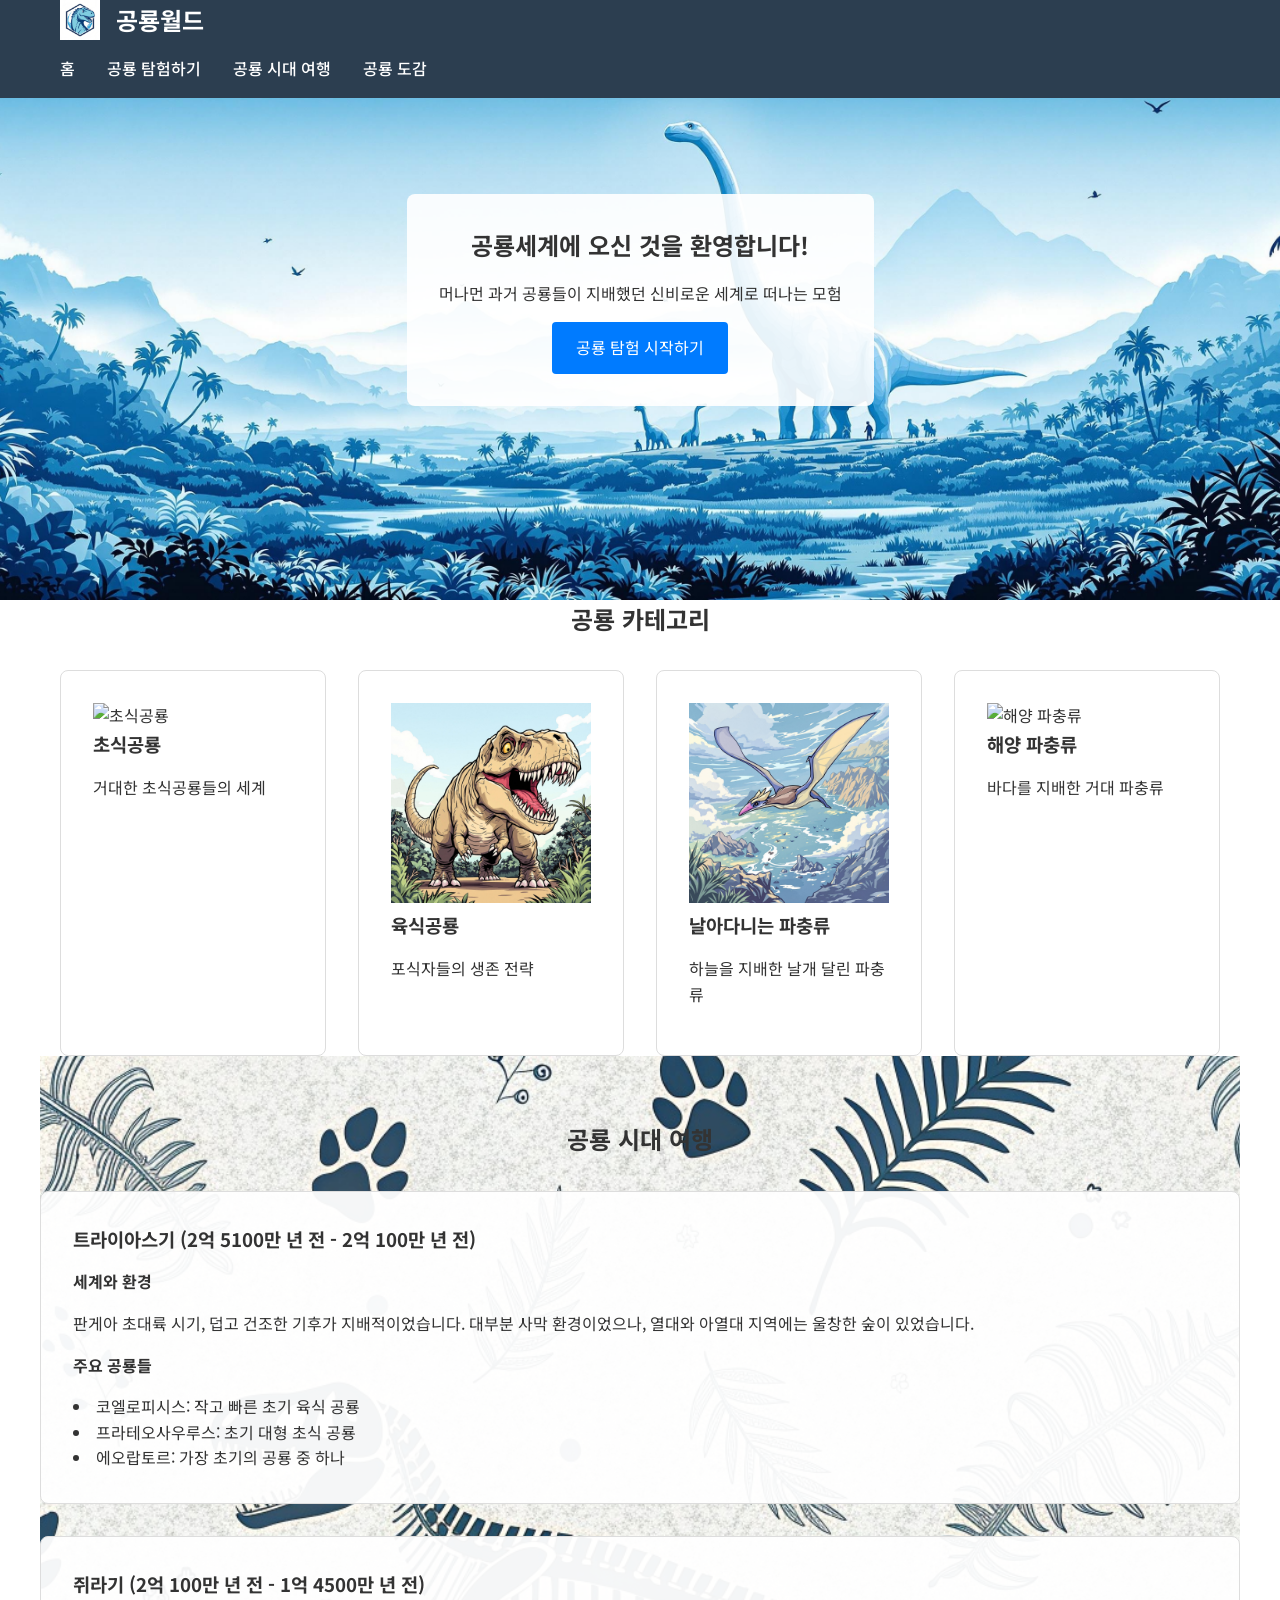
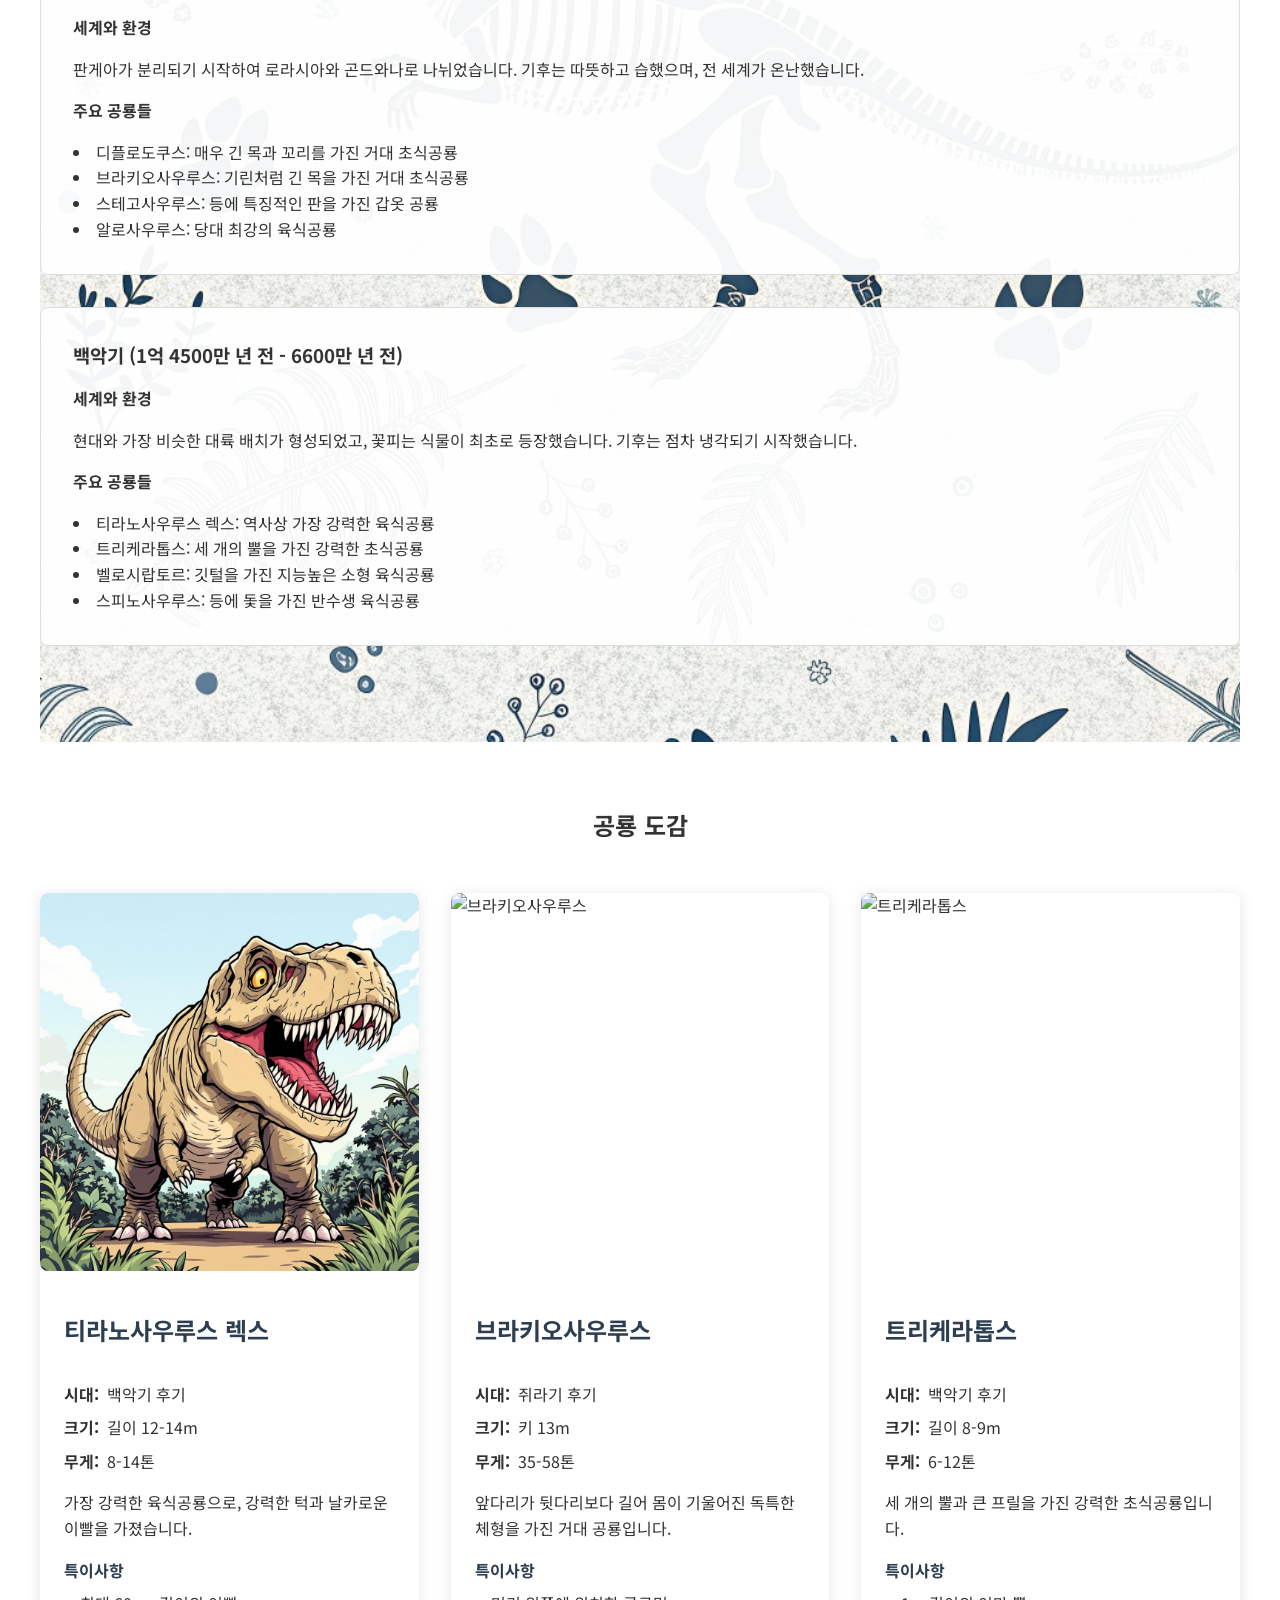
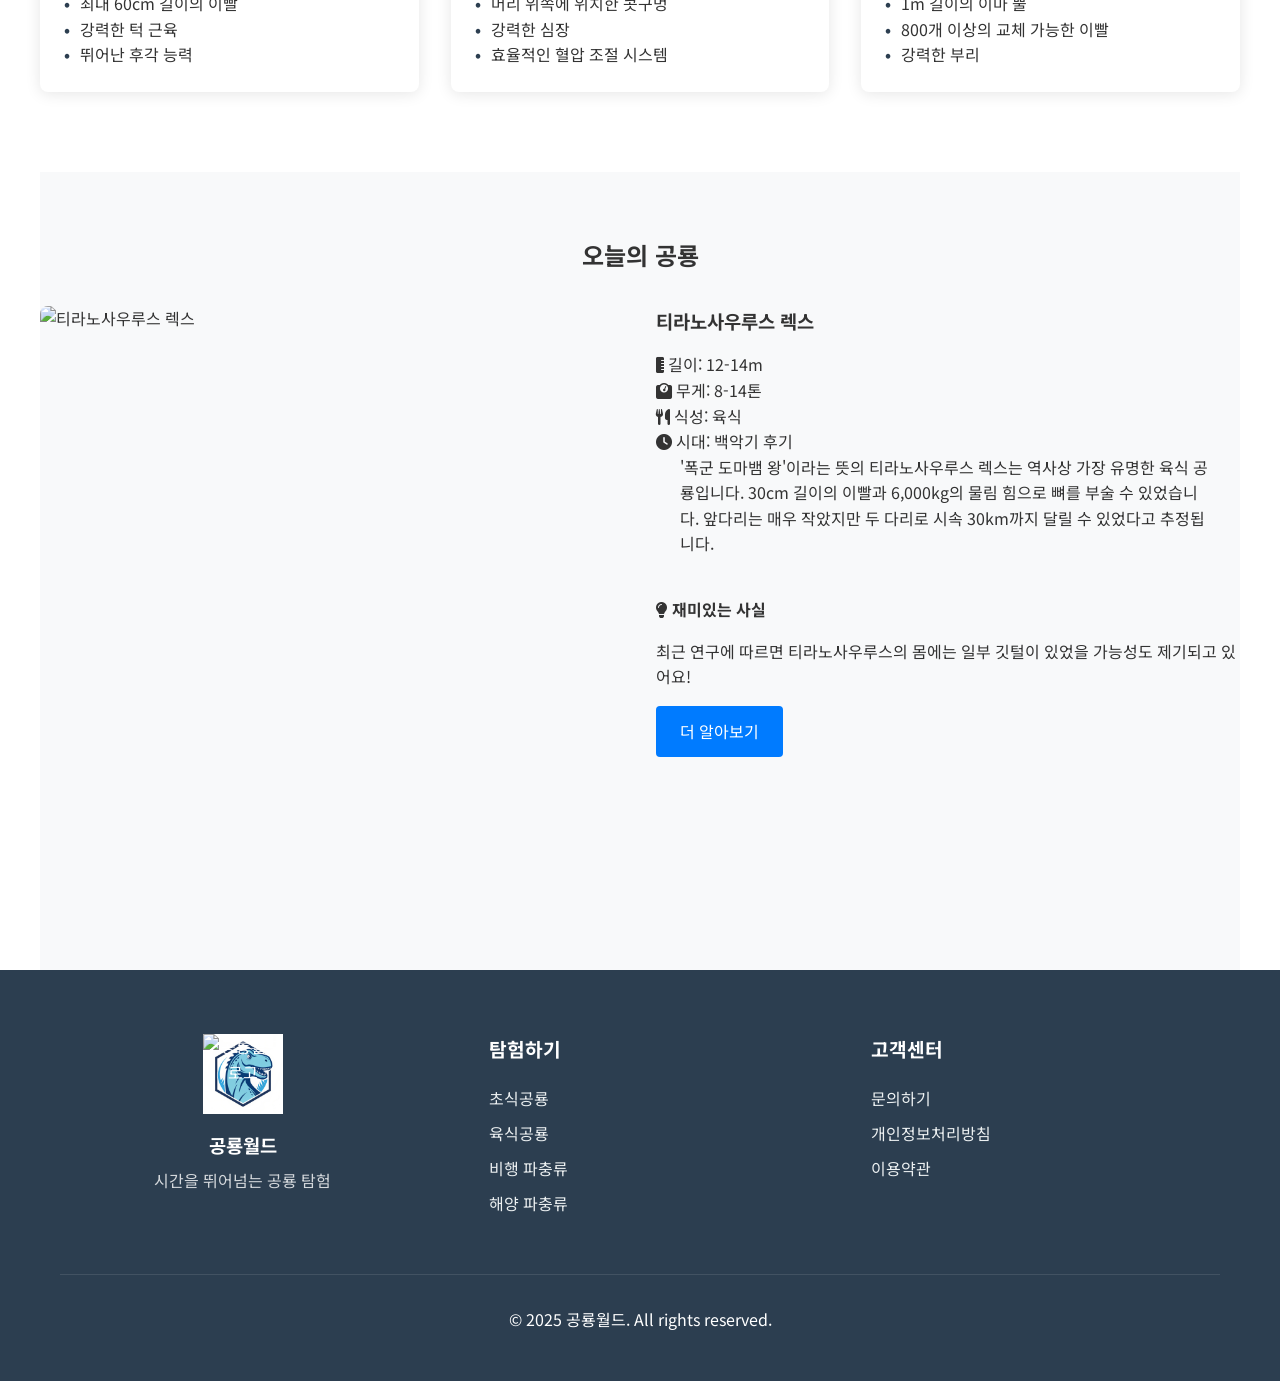
==== index.html @ 7205537e "Move all files to root directory for GitHub Pages" ====
<!DOCTYPE html>
<html lang="ko">
<head>
    <meta charset="UTF-8">
    <meta name="viewport" content="width=device-width, initial-scale=1.0">
    <title>공룡월드: 시간을 뛰어넘는 공룡 탐험</title>
    <link rel="stylesheet" href="style.css">
    <link rel="stylesheet" href="https://cdnjs.cloudflare.com/ajax/libs/font-awesome/6.0.0-beta3/css/all.min.css">
    <link href="https://fonts.googleapis.com/css2?family=Noto+Sans+KR:wght@400;700&display=swap" rel="stylesheet">
</head>
<body>
    <!-- 헤더 시작 -->
    <header>
        <div class="container">
            <div class="logo">
                <a href="#" class="logo-img" aria-label="공룡월드 홈으로 가기"></a>
                <h1>공룡월드</h1>
            </div>
            <nav>
                <div class="mobile-menu-toggle">
                    <i class="fas fa-bars"></i>
                </div>
                <ul class="main-menu">
                    <li><a href="#home">홈</a></li>
                    <li class="dropdown">
                        <a href="#explore">공룡 탐험하기 <i class="fas fa-caret-down"></i></a>
                        <ul class="dropdown-menu">
                            <li><a href="herbivores.html">육지의 거인들 (초식공룡)</a></li>
                            <li><a href="carnivores.html">무시무시한 사냥꾼들 (육식공룡)</a></li>
                            <li><a href="flying.html">하늘의 지배자들 (비행 파충류)</a></li>
                            <li><a href="marine.html">바다의 공포 (해양 파충류)</a></li>
                        </ul>
                    </li>
                    <li><a href="timeline.html">공룡 시대 여행</a></li>
                    <li><a href="dictionary.html">공룡 도감</a></li>
                </ul>
            </nav>
        </div>
    </header>
    <!-- 헤더 끝 -->

    <!-- 영웅 배너 시작 -->
    <section id="hero">
        <div class="hero-content">
            <h1>공룡세계에 오신 것을 환영합니다!</h1>
            <p>머나먼 과거 공룡들이 지배했던 신비로운 세계로 떠나는 모험</p>
            <div class="hero-buttons">
                <a href="#explore" class="btn btn-primary">공룡 탐험 시작하기</a>
            </div>
        </div>
        <div class="hero-slider">
            <!-- 슬라이더 이미지는 JavaScript로 제어됨 -->
        </div>
    </section>
    <!-- 영웅 배너 끝 -->

    <!-- 카테고리 섹션 시작 -->
    <section class="categories">
        <div class="container">
            <h2 class="section-title">공룡 카테고리</h2>
            <div class="category-grid">
                <a href="herbivores.html" class="category-card">
                    <div class="category-image">
                        <img src="images/brachiosaurus.png" alt="초식공룡" loading="lazy">
                    </div>
                    <h3>초식공룡</h3>
                    <p>거대한 초식공룡들의 세계</p>
                </a>
                <a href="carnivores.html" class="category-card">
                    <div class="category-image">
                        <img src="images/tyrannosaurus.png" alt="육식공룡" loading="lazy">
                    </div>
                    <h3>육식공룡</h3>
                    <p>포식자들의 생존 전략</p>
                </a>
                <a href="flying.html" class="category-card">
                    <div class="category-image">
                        <img src="images/pteranodon.png" alt="날아다니는 파충류" loading="lazy">
                    </div>
                    <h3>날아다니는 파충류</h3>
                    <p>하늘을 지배한 날개 달린 파충류</p>
                </a>
                <a href="marine.html" class="category-card">
                    <div class="category-image">
                        <img src="images/mosasaurus.png" alt="해양 파충류" loading="lazy">
                    </div>
                    <h3>해양 파충류</h3>
                    <p>바다를 지배한 거대 파충류</p>
                </a>
            </div>
        </div>
    </section>
    <!-- 카테고리 섹션 끝 -->

    <!-- 공룡 시대 여행 시작 -->
    <section id="timeline" class="container">
        <h2 class="section-title">공룡 시대 여행</h2>
        <div class="timeline-container">
            <div class="timeline-period">
                <h3>트라이아스기 (2억 5100만 년 전 - 2억 100만 년 전)</h3>
                <div class="period-content">
                    <div class="period-info">
                        <h4>세계와 환경</h4>
                        <p>판게아 초대륙 시기, 덥고 건조한 기후가 지배적이었습니다. 대부분 사막 환경이었으나, 열대와 아열대 지역에는 울창한 숲이 있었습니다.</p>
                        <h4>주요 공룡들</h4>
                        <ul>
                            <li>코엘로피시스: 작고 빠른 초기 육식 공룡</li>
                            <li>프라테오사우루스: 초기 대형 초식 공룡</li>
                            <li>에오랍토르: 가장 초기의 공룡 중 하나</li>
                        </ul>
                    </div>
                </div>
            </div>

            <div class="timeline-period">
                <h3>쥐라기 (2억 100만 년 전 - 1억 4500만 년 전)</h3>
                <div class="period-content">
                    <div class="period-info">
                        <h4>세계와 환경</h4>
                        <p>판게아가 분리되기 시작하여 로라시아와 곤드와나로 나뉘었습니다. 기후는 따뜻하고 습했으며, 전 세계가 온난했습니다.</p>
                        <h4>주요 공룡들</h4>
                        <ul>
                            <li>디플로도쿠스: 매우 긴 목과 꼬리를 가진 거대 초식공룡</li>
                            <li>브라키오사우루스: 기린처럼 긴 목을 가진 거대 초식공룡</li>
                            <li>스테고사우루스: 등에 특징적인 판을 가진 갑옷 공룡</li>
                            <li>알로사우루스: 당대 최강의 육식공룡</li>
                        </ul>
                    </div>
                </div>
            </div>

            <div class="timeline-period">
                <h3>백악기 (1억 4500만 년 전 - 6600만 년 전)</h3>
                <div class="period-content">
                    <div class="period-info">
                        <h4>세계와 환경</h4>
                        <p>현대와 가장 비슷한 대륙 배치가 형성되었고, 꽃피는 식물이 최초로 등장했습니다. 기후는 점차 냉각되기 시작했습니다.</p>
                        <h4>주요 공룡들</h4>
                        <ul>
                            <li>티라노사우루스 렉스: 역사상 가장 강력한 육식공룡</li>
                            <li>트리케라톱스: 세 개의 뿔을 가진 강력한 초식공룡</li>
                            <li>벨로시랍토르: 깃털을 가진 지능높은 소형 육식공룡</li>
                            <li>스피노사우루스: 등에 돛을 가진 반수생 육식공룡</li>
                        </ul>
                    </div>
                </div>
            </div>
        </div>
    </section>
    <!-- 공룡 시대 여행 끝 -->

    <!-- 공룡 도감 시작 -->
    <section id="dictionary" class="container dino-content">
        <h2 class="section-title">공룡 도감</h2>
        <div class="dinosaur-grid">
            <div class="dino-detail-card">
                <div class="dino-image">
                    <img src="images/tyrannosaurus.png" alt="티라노사우루스 렉스" loading="lazy">
                </div>
                <h3>티라노사우루스 렉스</h3>
                <ul class="dino-stats">
                    <li><strong>시대:</strong> 백악기 후기</li>
                    <li><strong>크기:</strong> 길이 12-14m</li>
                    <li><strong>무게:</strong> 8-14톤</li>
                </ul>
                <div class="dino-description">
                    <p>가장 강력한 육식공룡으로, 강력한 턱과 날카로운 이빨을 가졌습니다.</p>
                    <h4>특이사항</h4>
                    <ul>
                        <li>최대 60cm 길이의 이빨</li>
                        <li>강력한 턱 근육</li>
                        <li>뛰어난 후각 능력</li>
                    </ul>
                </div>
            </div>

            <div class="dino-detail-card">
                <div class="dino-image">
                    <img src="images/brachiosaurus.png" alt="브라키오사우루스" loading="lazy">
                </div>
                <h3>브라키오사우루스</h3>
                <ul class="dino-stats">
                    <li><strong>시대:</strong> 쥐라기 후기</li>
                    <li><strong>크기:</strong> 키 13m</li>
                    <li><strong>무게:</strong> 35-58톤</li>
                </ul>
                <div class="dino-description">
                    <p>앞다리가 뒷다리보다 길어 몸이 기울어진 독특한 체형을 가진 거대 공룡입니다.</p>
                    <h4>특이사항</h4>
                    <ul>
                        <li>머리 위쪽에 위치한 콧구멍</li>
                        <li>강력한 심장</li>
                        <li>효율적인 혈압 조절 시스템</li>
                    </ul>
                </div>
            </div>

            <div class="dino-detail-card">
                <div class="dino-image">
                    <img src="images/triceratops.png" alt="트리케라톱스" loading="lazy">
                </div>
                <h3>트리케라톱스</h3>
                <ul class="dino-stats">
                    <li><strong>시대:</strong> 백악기 후기</li>
                    <li><strong>크기:</strong> 길이 8-9m</li>
                    <li><strong>무게:</strong> 6-12톤</li>
                </ul>
                <div class="dino-description">
                    <p>세 개의 뿔과 큰 프릴을 가진 강력한 초식공룡입니다.</p>
                    <h4>특이사항</h4>
                    <ul>
                        <li>1m 길이의 이마 뿔</li>
                        <li>800개 이상의 교체 가능한 이빨</li>
                        <li>강력한 부리</li>
                    </ul>
                </div>
            </div>
        </div>
    </section>
    <!-- 공룡 도감 끝 -->

    <!-- 오늘의 공룡 시작 -->
    <section id="dino-of-day" class="container">
        <h2 class="section-title">오늘의 공룡</h2>
        <div class="dino-highlight">
            <div class="dino-image">
                <img src="images/trex.png" alt="티라노사우루스 렉스" id="featured-dino-img">
            </div>
            <div class="dino-info">
                <h3 id="featured-dino-name">티라노사우루스 렉스</h3>
                <div class="dino-facts">
                    <div class="fact">
                        <i class="fas fa-ruler-vertical"></i>
                        <span>길이: 12-14m</span>
                    </div>
                    <div class="fact">
                        <i class="fas fa-weight"></i>
                        <span>무게: 8-14톤</span>
                    </div>
                    <div class="fact">
                        <i class="fas fa-utensils"></i>
                        <span>식성: 육식</span>
                    </div>
                    <div class="fact">
                        <i class="fas fa-clock"></i>
                        <span>시대: 백악기 후기</span>
                    </div>
                </div>
                <p class="dino-description">
                    '폭군 도마뱀 왕'이라는 뜻의 티라노사우루스 렉스는 역사상 가장 유명한 육식 공룡입니다. 
                    30cm 길이의 이빨과 6,000kg의 물림 힘으로 뼈를 부술 수 있었습니다. 
                    앞다리는 매우 작았지만 두 다리로 시속 30km까지 달릴 수 있었다고 추정됩니다.
                </p>
                <div class="fun-fact">
                    <h4><i class="fas fa-lightbulb"></i> 재미있는 사실</h4>
                    <p>최근 연구에 따르면 티라노사우루스의 몸에는 일부 깃털이 있었을 가능성도 제기되고 있어요!</p>
                </div>
                <a href="#" class="btn btn-primary">더 알아보기</a>
            </div>
        </div>
    </section>
    <!-- 오늘의 공룡 끝 -->

    <!-- 위로 가기 버튼 -->
    <button id="scroll-to-top" aria-label="맨 위로 이동">
        <i class="fas fa-chevron-up"></i>
    </button>

    <!-- 푸터 시작 -->
    <footer>
        <div class="container">
            <div class="footer-content">
                <div class="footer-logo">
                    <img src="images/logo.png" alt="공룡월드 로고" class="logo-img">
                    <h3>공룡월드</h3>
                    <p>시간을 뛰어넘는 공룡 탐험</p>
                </div>
                <div class="footer-links">
                    <div class="link-column">
                        <h4>탐험하기</h4>
                        <ul>
                            <li><a href="herbivores.html">초식공룡</a></li>
                            <li><a href="carnivores.html">육식공룡</a></li>
                            <li><a href="flying.html">비행 파충류</a></li>
                            <li><a href="marine.html">해양 파충류</a></li>
                        </ul>
                    </div>
                    <div class="link-column">
                        <h4>고객센터</h4>
                        <ul>
                            <li><a href="#">문의하기</a></li>
                            <li><a href="#">개인정보처리방침</a></li>
                            <li><a href="#">이용약관</a></li>
                        </ul>
                    </div>
                </div>
            </div>
            <div class="copyright">
                <p>&copy; 2025 공룡월드. All rights reserved.</p>
            </div>
        </div>
    </footer>
    <!-- 푸터 끝 -->

    <script src="script.js"></script>
</body>
</html>
---- style.css ----
/* 기본 리셋 및 공통 스타일 */
:root {
    --primary-color: #2C3E50;
    --herbivore-color: #27AE60;
    --carnivore-color: #E74C3C;
    --flying-color: #9B59B6;
    --marine-color: #3498DB;
    --text-color: #333;
    --light-gray: #f5f6fa;
    --shadow: 0 2px 15px rgba(0,0,0,0.1);
    --transition: all 0.3s ease;
}

* {
    margin: 0;
    padding: 0;
    box-sizing: border-box;
}

body {
    font-family: 'Noto Sans KR', sans-serif;
    line-height: 1.6;
    color: var(--text-color);
}

/* 컨테이너 */
.container {
    max-width: 1200px;
    margin: 0 auto;
    padding: 0 20px;
}

/* 헤더 스타일 */
header {
    background: var(--primary-color);
    position: fixed;
    width: 100%;
    top: 0;
    z-index: 1000;
    transition: var(--transition);
}

header.scrolled {
    background: rgba(44, 62, 80, 0.95);
    box-shadow: var(--shadow);
}

.logo {
    display: flex;
    align-items: center;
    gap: 1rem;
}

.logo h1 {
    margin: 0;
    font-size: 1.5rem;
    color: white;
}

.logo-img {
    width: 40px;
    height: 40px;
    background-image: url('images/dino-logo-primary.png');
    background-size: contain;
    background-repeat: no-repeat;
    background-position: center;
    display: block;
    background-color: transparent;
}

/* 푸터 로고 스타일 */
.footer-logo {
    text-align: center;
    margin-bottom: 2rem;
}

.footer-logo .logo-img {
    width: 80px;
    height: 80px;
    margin: 0 auto 1rem;
    background-color: transparent;
}

.footer-logo h3 {
    color: white;
    margin-bottom: 0.5rem;
}

.footer-logo p {
    color: rgba(255, 255, 255, 0.8);
}

/* 네비게이션 */
nav {
    display: flex;
    justify-content: space-between;
    align-items: center;
    padding: 1rem 0;
}

.main-menu {
    display: flex;
    list-style: none;
    gap: 2rem;
}

.main-menu a {
    color: white;
    text-decoration: none;
    font-weight: 500;
    transition: var(--transition);
}

.main-menu a:hover {
    color: #ecf0f1;
}

.dropdown {
    position: relative;
}

.dropdown-menu {
    display: none;
    position: absolute;
    background: white;
    min-width: 200px;
    box-shadow: var(--shadow);
    border-radius: 4px;
    padding: 0.5rem 0;
}

.dropdown:hover .dropdown-menu {
    display: block;
}

.dropdown-menu a {
    color: var(--text-color);
    padding: 0.5rem 1rem;
    display: block;
}

.dropdown-menu a:hover {
    background: var(--light-gray);
}

.main-menu .dropdown .fa-caret-down {
    display: none;
}

/* 히어로 섹션 */
.hero-sub {
    height: 400px;
    background-size: cover;
    background-position: center;
    position: relative;
    margin-top: 80px;
    display: flex;
    align-items: center;
    text-align: center;
    color: white;
}

.hero-sub::before {
    content: '';
    position: absolute;
    top: 0;
    left: 0;
    right: 0;
    bottom: 0;
    background: rgba(0,0,0,0.5);
}

.hero-sub .container {
    position: relative;
    z-index: 1;
}

.hero-sub h1 {
    font-size: 3rem;
    margin-bottom: 1rem;
}

/* 공룡 카드 스타일 */
.dino-content {
    padding: 4rem 0;
}

.dino-group {
    margin-bottom: 4rem;
}

.dino-group h2 {
    font-size: 2rem;
    margin-bottom: 2rem;
    color: var(--primary-color);
    text-align: center;
}

.dino-cards {
    display: grid;
    grid-template-columns: repeat(auto-fit, minmax(300px, 1fr));
    gap: 2rem;
}

.dino-detail-card {
    background: white;
    border-radius: 8px;
    overflow: hidden;
    box-shadow: var(--shadow);
    transition: var(--transition);
}

.dino-detail-card:hover {
    transform: translateY(-5px);
    box-shadow: 0 4px 20px rgba(0,0,0,0.15);
}

.dino-detail-card img {
    width: 100%;
    height: 250px;
    object-fit: cover;
    transition: var(--transition);
}

.dino-detail-card:hover img {
    transform: scale(1.05);
}

.dino-detail-card h3 {
    padding: 1.5rem 1.5rem 1rem;
    font-size: 1.5rem;
    color: var(--primary-color);
}

.dino-stats {
    list-style: none;
    padding: 0 1.5rem;
    margin-bottom: 1rem;
}

.dino-stats li {
    margin-bottom: 0.5rem;
    display: flex;
    align-items: center;
    gap: 0.5rem;
}

.dino-description {
    padding: 0 1.5rem 1.5rem;
}

.dino-description h4 {
    margin: 1rem 0 0.5rem;
    color: var(--primary-color);
}

.dino-description ul {
    list-style: none;
    margin-left: 1rem;
}

.dino-description ul li::before {
    content: '•';
    color: var(--primary-color);
    font-weight: bold;
    display: inline-block;
    width: 1em;
    margin-left: -1em;
}

/* 푸터 스타일 */
footer {
    background: var(--primary-color);
    color: white;
    padding: 4rem 0 2rem;
}

.footer-content {
    display: grid;
    grid-template-columns: 1fr 2fr;
    gap: 4rem;
    margin-bottom: 2rem;
}

.footer-logo {
    text-align: center;
}

.footer-links {
    display: grid;
    grid-template-columns: repeat(auto-fit, minmax(200px, 1fr));
    gap: 2rem;
}

.link-column h4 {
    margin-bottom: 1rem;
    font-size: 1.2rem;
}

.link-column ul {
    list-style: none;
}

.link-column a {
    color: #ecf0f1;
    text-decoration: none;
    transition: var(--transition);
    display: block;
    padding: 0.3rem 0;
}

.link-column a:hover {
    color: white;
    transform: translateX(5px);
}

.copyright {
    text-align: center;
    padding-top: 2rem;
    border-top: 1px solid rgba(255,255,255,0.1);
}

/* 스크롤 버튼 */
#scroll-to-top {
    position: fixed;
    bottom: 20px;
    right: 20px;
    background: var(--primary-color);
    color: white;
    width: 50px;
    height: 50px;
    border-radius: 50%;
    border: none;
    cursor: pointer;
    display: none;
    align-items: center;
    justify-content: center;
    font-size: 1.2rem;
    box-shadow: var(--shadow);
    transition: var(--transition);
}

#scroll-to-top:hover {
    background: #34495e;
    transform: translateY(-3px);
}

#scroll-to-top.visible {
    display: flex;
}

/* 반응형 디자인 */
@media (max-width: 768px) {
    .hero-sub {
        height: 300px;
    }

    .hero-sub h1 {
        font-size: 2rem;
    }

    .dino-cards {
        grid-template-columns: 1fr;
    }

    .footer-content {
        grid-template-columns: 1fr;
        gap: 2rem;
    }

    .mobile-menu-toggle {
        display: block;
    }

    .main-menu {
        display: none;
    }
}

/* 이미지 플레이스홀더 스타일 */
.image-placeholder {
    background: #eee;
    display: flex;
    align-items: center;
    justify-content: center;
    color: #666;
    font-size: 1rem;
    text-align: center;
    padding: 1rem;
}

/* 모바일 메뉴 토글 버튼 */
.mobile-menu-toggle {
    display: none;
    background: none;
    border: none;
    font-size: 1.5rem;
    color: #333;
    cursor: pointer;
}

/* 영웅 배너 */
#hero {
    background-color: #e9ecef;
    padding: 4rem 0;
    text-align: center;
    background-image: url('images/banner-desktop.png');
    background-size: cover;
    background-position: center;
    background-repeat: no-repeat;
    min-height: 600px;
    position: relative;
    display: flex;
    align-items: center;
    justify-content: center;
}

.hero-content {
    background-color: rgba(255, 255, 255, 0.9);
    padding: 2rem;
    border-radius: 8px;
    max-width: 600px;
    margin: 0 auto;
}

/* 카테고리 섹션 */
#categories {
    padding: 4rem 0;
    background-image: url('images/pattern-fossil-tile.png');
    background-repeat: repeat;
    position: relative;
}

.category-grid {
    display: grid;
    grid-template-columns: repeat(auto-fit, minmax(250px, 1fr));
    gap: 2rem;
    margin-top: 2rem;
}

.category-card {
    border: 1px solid #ddd;
    padding: 2rem;
    border-radius: 8px;
    background-color: rgba(255, 255, 255, 0.95);
    transition: transform 0.3s ease;
}

.category-card:hover {
    transform: translateY(-5px);
}

/* 공룡 시대 여행 */
#timeline {
    padding: 4rem 0;
    background-image: url('images/timeline-bg-desktop.png');
    background-size: cover;
    background-position: center;
    background-color: #f8f9fa;
    position: relative;
}

.timeline-period {
    border: 1px solid #ddd;
    margin-bottom: 2rem;
    padding: 2rem;
    border-radius: 8px;
    background-color: rgba(255, 255, 255, 0.95);
}

/* 공룡 도감 */
#dictionary {
    padding: 4rem 0;
}

.dinosaur-grid {
    display: grid;
    grid-template-columns: repeat(auto-fit, minmax(300px, 1fr));
    gap: 2rem;
    margin-top: 2rem;
}

.dinosaur-card {
    border: 1px solid #ddd;
    padding: 2rem;
    border-radius: 8px;
    background-color: white;
    transition: all 0.3s ease;
    position: relative;
    overflow: hidden;
}

.dinosaur-card::before {
    content: '';
    position: absolute;
    top: 0;
    left: 0;
    right: 0;
    height: 200px;
    background-image: url('images/card/cfimages.png');
    background-size: cover;
    background-position: center;
    opacity: 0.1;
}

/* 오늘의 공룡 */
#dino-of-day {
    background-color: #f8f9fa;
    padding: 4rem 0;
}

.dino-highlight {
    display: grid;
    grid-template-columns: 1fr 1fr;
    gap: 2rem;
}

/* 유틸리티 클래스 */
.section-title {
    text-align: center;
    margin-bottom: 2rem;
}

.btn {
    display: inline-block;
    padding: 0.8rem 1.5rem;
    border-radius: 4px;
    text-decoration: none;
    background-color: #007bff;
    color: white;
}

/* 이미지 */
img {
    max-width: 100%;
    height: auto;
}

/* 링크 */
a {
    color: inherit;
    text-decoration: none;
}

/* 리스트 */
ul {
    list-style-position: inside;
}

/* 아이콘 */
.category-icon {
    font-size: 2rem;
    margin-bottom: 1rem;
    text-align: center;
}

/* 기본 여백 */
h1, h2, h3, h4, h5, h6 {
    margin-bottom: 1rem;
}

p {
    margin-bottom: 1rem;
}

@media (max-width: 768px) {
    #scroll-to-top {
        bottom: 20px;
        right: 20px;
        width: 40px;
        height: 40px;
        font-size: 16px;
    }
}

/* 태그 필터 스타일 */
.dino-filters {
    margin-bottom: 2rem;
    padding: 1rem;
    background: #f8f9fa;
    border-radius: 8px;
}

.filter-group {
    margin-bottom: 1rem;
}

.filter-group h3 {
    margin-bottom: 0.5rem;
    font-size: 1.1rem;
    color: #2c3e50;
}

.tag-buttons {
    display: flex;
    flex-wrap: wrap;
    gap: 0.5rem;
}

.tag-btn {
    padding: 0.5rem 1rem;
    border: 1px solid #ddd;
    border-radius: 20px;
    background: white;
    cursor: pointer;
    transition: all 0.3s ease;
}

.tag-btn:hover {
    background: #e9ecef;
}

.tag-btn.active {
    background: #3498db;
    color: white;
    border-color: #3498db;
}

/* 공룡 카드 태그 스타일 */
.tags {
    display: flex;
    flex-wrap: wrap;
    gap: 0.5rem;
    margin: 0.5rem 0;
}

.tag {
    padding: 0.25rem 0.75rem;
    background: #e9ecef;
    border-radius: 15px;
    font-size: 0.9rem;
    color: #495057;
}

/* 공룡 카드 그리드 스타일 */
.dinosaur-grid {
    display: grid;
    grid-template-columns: repeat(auto-fill, minmax(300px, 1fr));
    gap: 2rem;
    padding: 1rem 0;
}

.dino-image {
    width: 100%;
    padding-bottom: 100%; /* 1:1 비율을 위한 패딩 */
    position: relative;
    overflow: hidden;
    border-radius: 8px;
    margin-bottom: 1rem;
}

.dino-image img {
    position: absolute;
    top: 0;
    left: 0;
    width: 100%;
    height: 100%;
    object-fit: cover; /* 이미지 비율 유지하면서 컨테이너 채우기 */
    transition: transform 0.3s ease;
}

.dino-image img:hover {
    transform: scale(1.05);
}
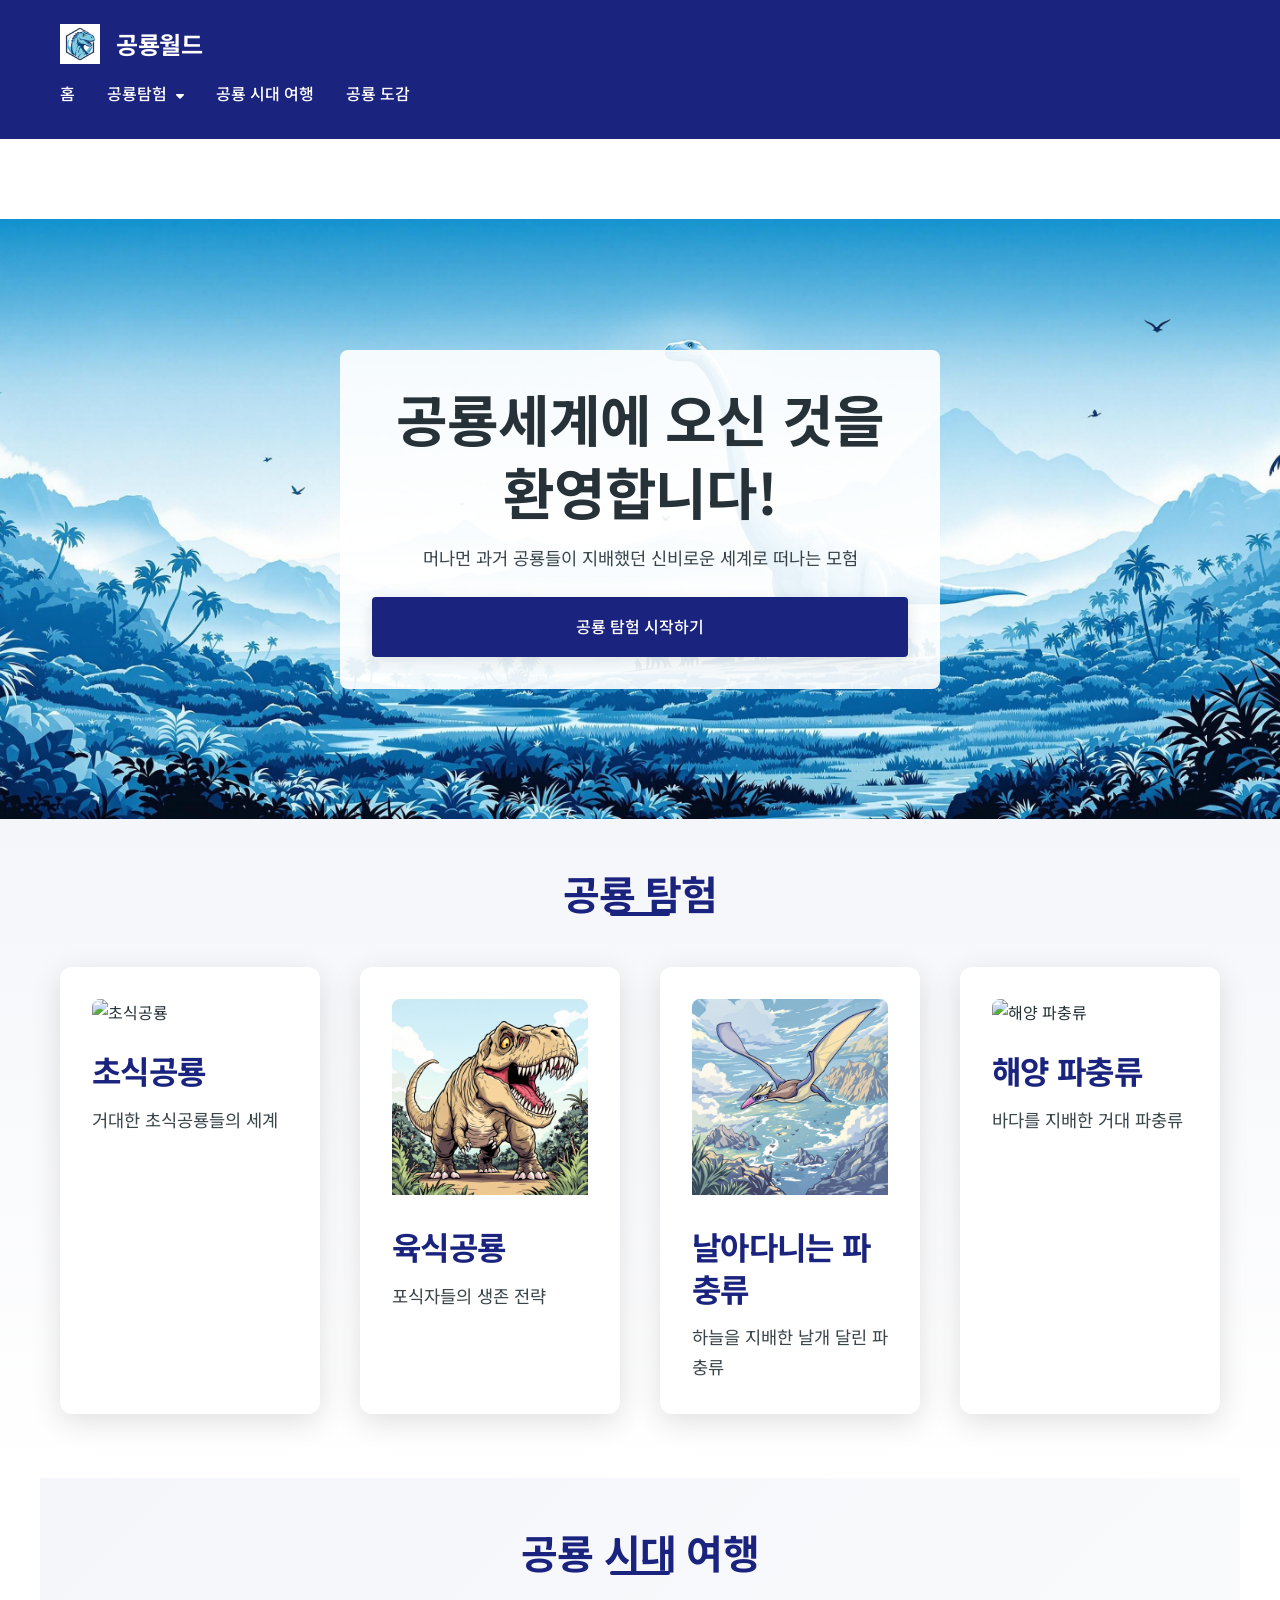
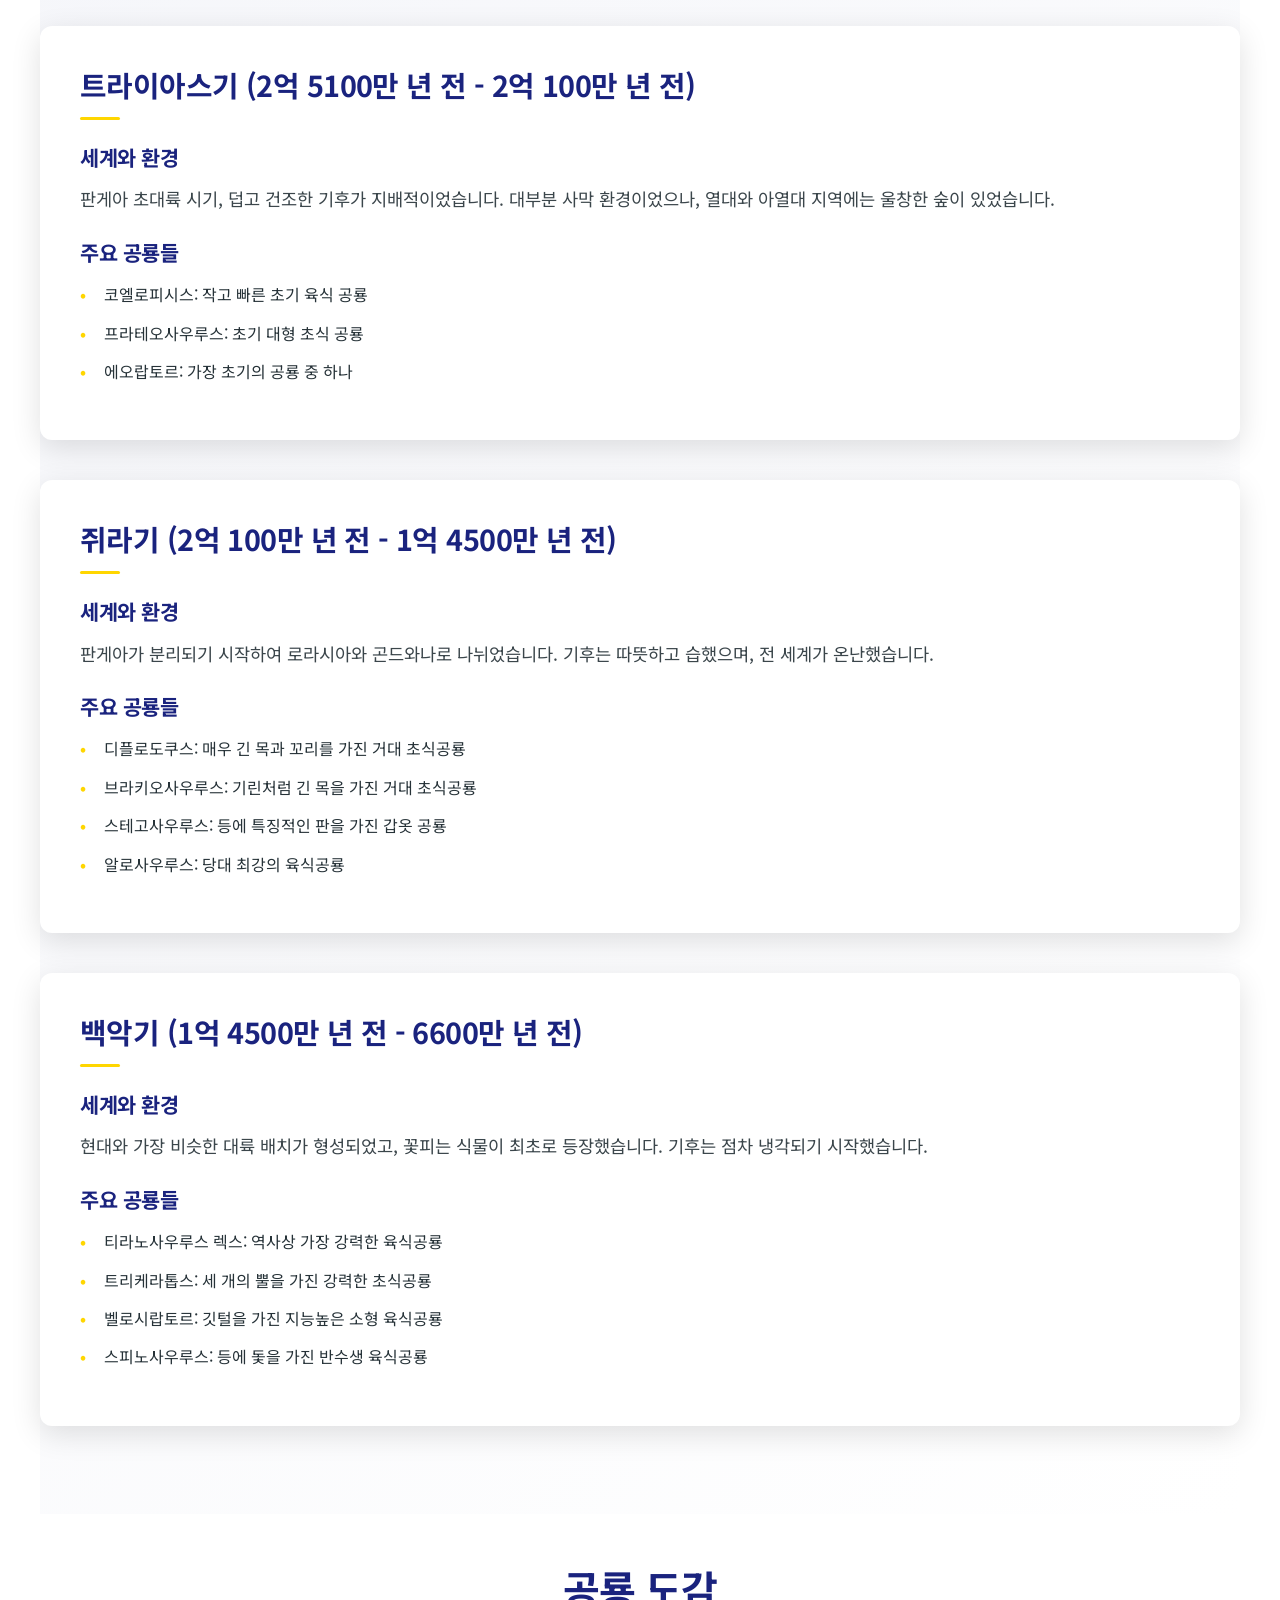
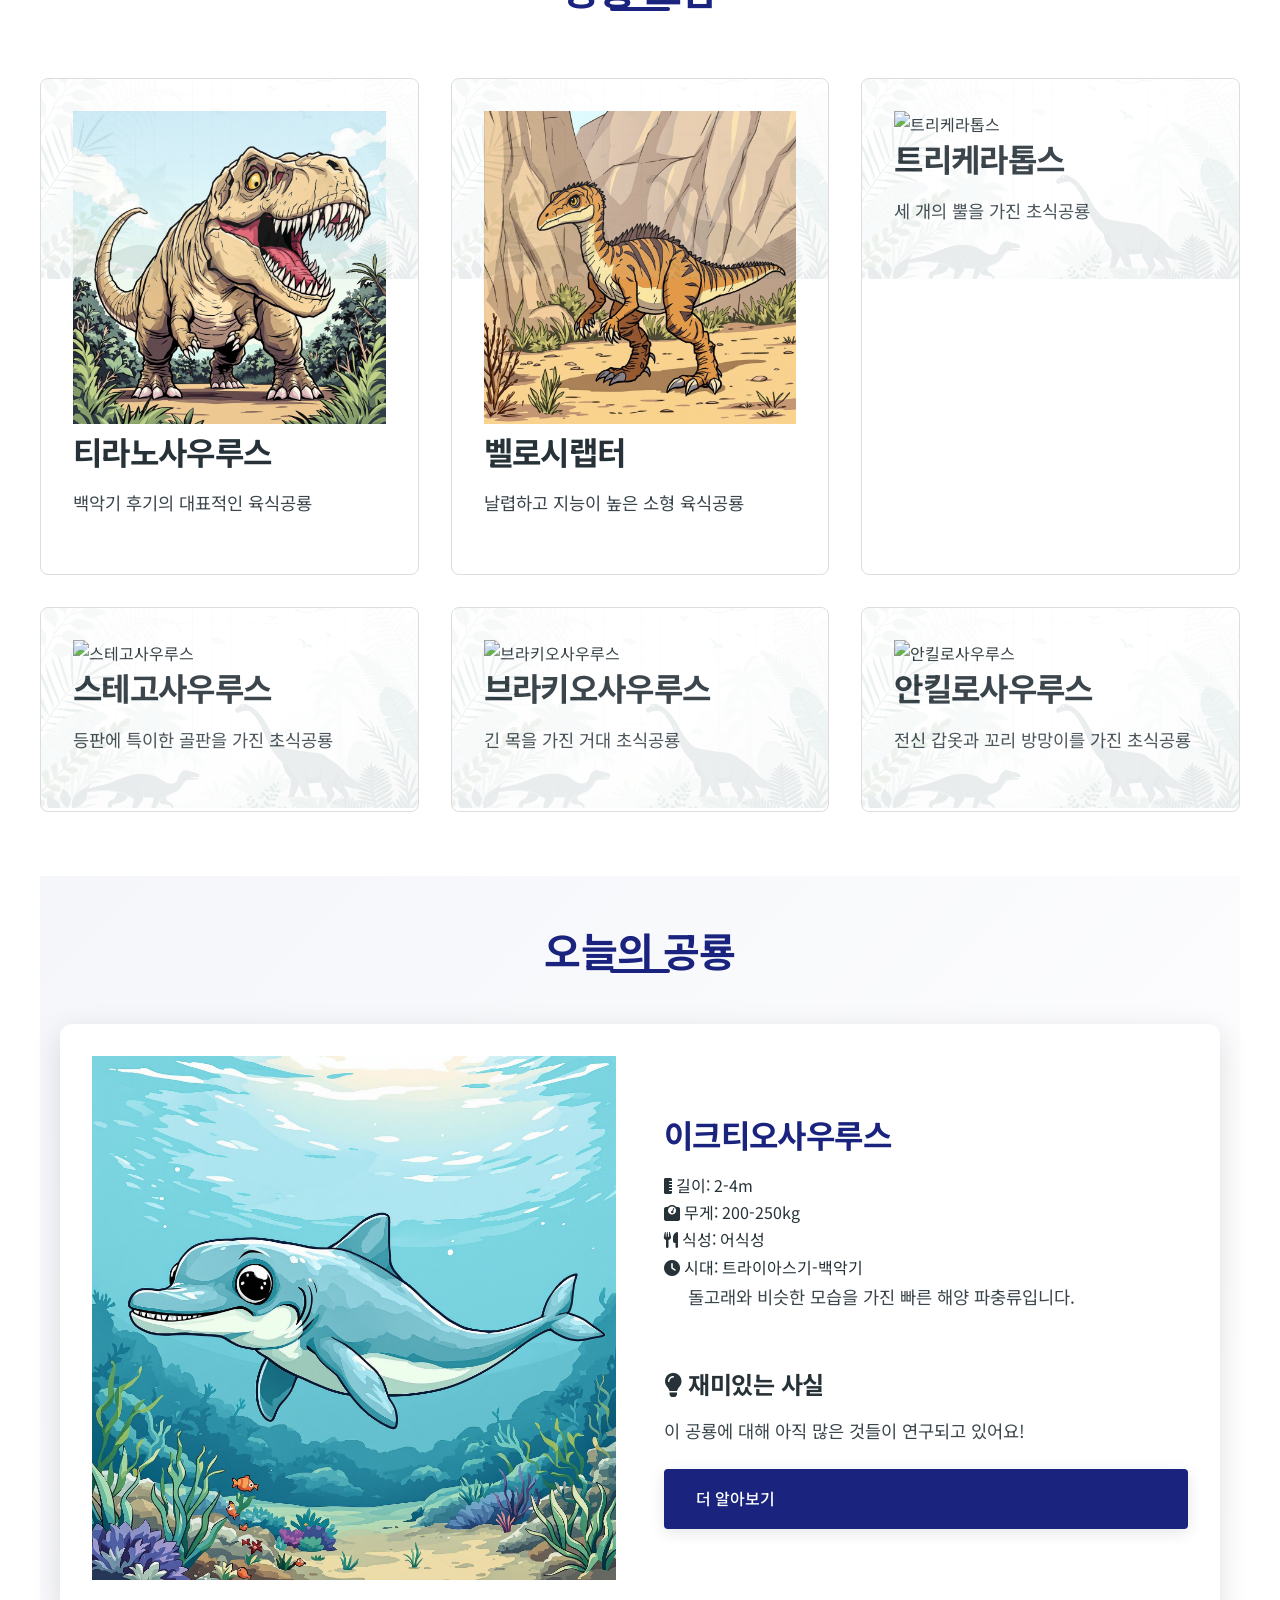
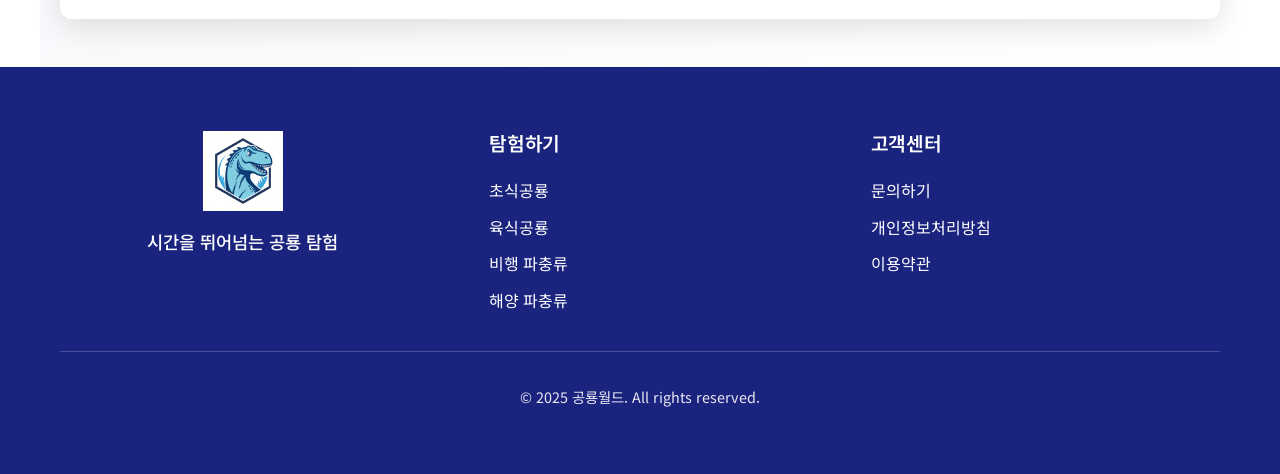
==== commit 153a1813: "feat: 공룡 도감 필터 기능 개선 및 UI 업데이트" ====
--- a/index.html
+++ b/index.html
@@ -13,7 +13,9 @@
     <header>
         <div class="container">
             <div class="logo">
-                <a href="#" class="logo-img" aria-label="공룡월드 홈으로 가기"></a>
+                <a href="#" class="logo-img" aria-label="공룡월드 홈으로 가기">
+                    <img src="images/dino-logo-primary.png" alt="공룡월드">
+                </a>
                 <h1>공룡월드</h1>
             </div>
             <nav>
@@ -23,7 +25,7 @@
                 <ul class="main-menu">
                     <li><a href="#home">홈</a></li>
                     <li class="dropdown">
-                        <a href="#explore">공룡 탐험하기 <i class="fas fa-caret-down"></i></a>
+                        <a href="#explore">공룡탐험 <i class="fas fa-caret-down"></i></a>
                         <ul class="dropdown-menu">
                             <li><a href="herbivores.html">육지의 거인들 (초식공룡)</a></li>
                             <li><a href="carnivores.html">무시무시한 사냥꾼들 (육식공룡)</a></li>
@@ -40,7 +42,7 @@
     <!-- 헤더 끝 -->
 
     <!-- 영웅 배너 시작 -->
-    <section id="hero">
+    <section id="hero" class="hero-main">
         <div class="hero-content">
             <h1>공룡세계에 오신 것을 환영합니다!</h1>
             <p>머나먼 과거 공룡들이 지배했던 신비로운 세계로 떠나는 모험</p>
@@ -57,7 +59,7 @@
     <!-- 카테고리 섹션 시작 -->
     <section class="categories">
         <div class="container">
-            <h2 class="section-title">공룡 카테고리</h2>
+            <h2 class="section-title">공룡 탐험</h2>
             <div class="category-grid">
                 <a href="herbivores.html" class="category-card">
                     <div class="category-image">
@@ -153,67 +155,35 @@
     <section id="dictionary" class="container dino-content">
         <h2 class="section-title">공룡 도감</h2>
         <div class="dinosaur-grid">
-            <div class="dino-detail-card">
-                <div class="dino-image">
-                    <img src="images/tyrannosaurus.png" alt="티라노사우루스 렉스" loading="lazy">
-                </div>
-                <h3>티라노사우루스 렉스</h3>
-                <ul class="dino-stats">
-                    <li><strong>시대:</strong> 백악기 후기</li>
-                    <li><strong>크기:</strong> 길이 12-14m</li>
-                    <li><strong>무게:</strong> 8-14톤</li>
-                </ul>
-                <div class="dino-description">
-                    <p>가장 강력한 육식공룡으로, 강력한 턱과 날카로운 이빨을 가졌습니다.</p>
-                    <h4>특이사항</h4>
-                    <ul>
-                        <li>최대 60cm 길이의 이빨</li>
-                        <li>강력한 턱 근육</li>
-                        <li>뛰어난 후각 능력</li>
-                    </ul>
-                </div>
-            </div>
-
-            <div class="dino-detail-card">
-                <div class="dino-image">
-                    <img src="images/brachiosaurus.png" alt="브라키오사우루스" loading="lazy">
-                </div>
+            <div class="dinosaur-card">
+                <img src="images/tyrannosaurus.png" alt="티라노사우루스" loading="lazy">
+                <h3>티라노사우루스</h3>
+                <p>백악기 후기의 대표적인 육식공룡</p>
+            </div>
+            <div class="dinosaur-card">
+                <img src="images/velociraptor.png" alt="벨로시랩터" loading="lazy">
+                <h3>벨로시랩터</h3>
+                <p>날렵하고 지능이 높은 소형 육식공룡</p>
+            </div>
+            <div class="dinosaur-card">
+                <img src="images/triceratops.png" alt="트리케라톱스" loading="lazy">
+                <h3>트리케라톱스</h3>
+                <p>세 개의 뿔을 가진 초식공룡</p>
+            </div>
+            <div class="dinosaur-card">
+                <img src="images/stegosaurus.png" alt="스테고사우루스" loading="lazy">
+                <h3>스테고사우루스</h3>
+                <p>등판에 특이한 골판을 가진 초식공룡</p>
+            </div>
+            <div class="dinosaur-card">
+                <img src="images/brachiosaurus.png" alt="브라키오사우루스" loading="lazy">
                 <h3>브라키오사우루스</h3>
-                <ul class="dino-stats">
-                    <li><strong>시대:</strong> 쥐라기 후기</li>
-                    <li><strong>크기:</strong> 키 13m</li>
-                    <li><strong>무게:</strong> 35-58톤</li>
-                </ul>
-                <div class="dino-description">
-                    <p>앞다리가 뒷다리보다 길어 몸이 기울어진 독특한 체형을 가진 거대 공룡입니다.</p>
-                    <h4>특이사항</h4>
-                    <ul>
-                        <li>머리 위쪽에 위치한 콧구멍</li>
-                        <li>강력한 심장</li>
-                        <li>효율적인 혈압 조절 시스템</li>
-                    </ul>
-                </div>
-            </div>
-
-            <div class="dino-detail-card">
-                <div class="dino-image">
-                    <img src="images/triceratops.png" alt="트리케라톱스" loading="lazy">
-                </div>
-                <h3>트리케라톱스</h3>
-                <ul class="dino-stats">
-                    <li><strong>시대:</strong> 백악기 후기</li>
-                    <li><strong>크기:</strong> 길이 8-9m</li>
-                    <li><strong>무게:</strong> 6-12톤</li>
-                </ul>
-                <div class="dino-description">
-                    <p>세 개의 뿔과 큰 프릴을 가진 강력한 초식공룡입니다.</p>
-                    <h4>특이사항</h4>
-                    <ul>
-                        <li>1m 길이의 이마 뿔</li>
-                        <li>800개 이상의 교체 가능한 이빨</li>
-                        <li>강력한 부리</li>
-                    </ul>
-                </div>
+                <p>긴 목을 가진 거대 초식공룡</p>
+            </div>
+            <div class="dinosaur-card">
+                <img src="images/ankylosaurus.png" alt="안킬로사우루스" loading="lazy">
+                <h3>안킬로사우루스</h3>
+                <p>전신 갑옷과 꼬리 방망이를 가진 초식공룡</p>
             </div>
         </div>
     </section>
@@ -224,7 +194,7 @@
         <h2 class="section-title">오늘의 공룡</h2>
         <div class="dino-highlight">
             <div class="dino-image">
-                <img src="images/trex.png" alt="티라노사우루스 렉스" id="featured-dino-img">
+                <img src="images/tyrannosaurus.png" alt="티라노사우루스 렉스" id="featured-dino-img">
             </div>
             <div class="dino-info">
                 <h3 id="featured-dino-name">티라노사우루스 렉스</h3>
@@ -271,8 +241,7 @@
         <div class="container">
             <div class="footer-content">
                 <div class="footer-logo">
-                    <img src="images/logo.png" alt="공룡월드 로고" class="logo-img">
-                    <h3>공룡월드</h3>
+                    <img src="images/dino-logo-primary.png" alt="공룡월드" class="logo-img">
                     <p>시간을 뛰어넘는 공룡 탐험</p>
                 </div>
                 <div class="footer-links">
@@ -288,9 +257,9 @@
                     <div class="link-column">
                         <h4>고객센터</h4>
                         <ul>
-                            <li><a href="#">문의하기</a></li>
-                            <li><a href="#">개인정보처리방침</a></li>
-                            <li><a href="#">이용약관</a></li>
+                            <li><a href="contact.html">문의하기</a></li>
+                            <li><a href="privacy.html">개인정보처리방침</a></li>
+                            <li><a href="terms.html">이용약관</a></li>
                         </ul>
                     </div>
                 </div>
@@ -302,6 +271,13 @@
     </footer>
     <!-- 푸터 끝 -->
 
+    <!-- 스크롤 버튼 -->
+    <button id="scroll-to-top" aria-label="맨 위로 스크롤">
+        <i class="fas fa-arrow-up"></i>
+    </button>
+
     <script src="script.js"></script>
+    <script src="js/main.js"></script>
+    <script src="js/dino-of-day.js"></script>
 </body>
 </html>
--- a/style.css
+++ b/style.css
@@ -1,14 +1,18 @@
 /* 기본 리셋 및 공통 스타일 */
 :root {
-    --primary-color: #2C3E50;
-    --herbivore-color: #27AE60;
-    --carnivore-color: #E74C3C;
-    --flying-color: #9B59B6;
-    --marine-color: #3498DB;
-    --text-color: #333;
+    --primary-color: #1a237e;
+    --primary-color-rgb: 26, 35, 126;
+    --herbivore-color: #2e7d32;
+    --carnivore-color: #c62828;
+    --flying-color: #6a1b9a;
+    --marine-color: #0277bd;
+    --text-color: #263238;
     --light-gray: #f5f6fa;
-    --shadow: 0 2px 15px rgba(0,0,0,0.1);
-    --transition: all 0.3s ease;
+    --background-color: #ffffff;
+    --accent-color: #ffd600;
+    --shadow: 0 4px 20px rgba(0,0,0,0.08);
+    --card-shadow: 0 8px 30px rgba(0,0,0,0.12);
+    --transition: all 0.4s cubic-bezier(0.4, 0, 0.2, 1);
 }
 
 * {
@@ -19,8 +23,9 @@
 
 body {
     font-family: 'Noto Sans KR', sans-serif;
-    line-height: 1.6;
-    color: var(--text-color);
+    line-height: 1.7;
+    color: var(--text-color);
+    background-color: var(--background-color);
 }
 
 /* 컨테이너 */
@@ -33,11 +38,9 @@
 /* 헤더 스타일 */
 header {
     background: var(--primary-color);
-    position: fixed;
     width: 100%;
-    top: 0;
-    z-index: 1000;
     transition: var(--transition);
+    padding: 1rem 0;
 }
 
 header.scrolled {
@@ -49,6 +52,7 @@
     display: flex;
     align-items: center;
     gap: 1rem;
+    padding-top: 0.5rem;
 }
 
 .logo h1 {
@@ -57,15 +61,15 @@
     color: white;
 }
 
-.logo-img {
+.logo .logo-img {
     width: 40px;
     height: 40px;
-    background-image: url('images/dino-logo-primary.png');
-    background-size: contain;
-    background-repeat: no-repeat;
-    background-position: center;
-    display: block;
-    background-color: transparent;
+}
+
+.logo .logo-img img {
+    width: 100%;
+    height: 100%;
+    object-fit: contain;
 }
 
 /* 푸터 로고 스타일 */
@@ -78,7 +82,7 @@
     width: 80px;
     height: 80px;
     margin: 0 auto 1rem;
-    background-color: transparent;
+    display: block;
 }
 
 .footer-logo h3 {
@@ -87,7 +91,9 @@
 }
 
 .footer-logo p {
-    color: rgba(255, 255, 255, 0.8);
+    color: #ffffff;
+    font-weight: 500;
+    margin-bottom: 0;
 }
 
 /* 네비게이션 */
@@ -109,10 +115,23 @@
     text-decoration: none;
     font-weight: 500;
     transition: var(--transition);
-}
-
-.main-menu a:hover {
-    color: #ecf0f1;
+    position: relative;
+    padding: 0.5rem 0;
+}
+
+.main-menu a::after {
+    content: '';
+    position: absolute;
+    bottom: 0;
+    left: 0;
+    width: 0;
+    height: 2px;
+    background: var(--accent-color);
+    transition: var(--transition);
+}
+
+.main-menu a:hover::after {
+    width: 100%;
 }
 
 .dropdown {
@@ -127,16 +146,24 @@
     box-shadow: var(--shadow);
     border-radius: 4px;
     padding: 0.5rem 0;
+    z-index: 1000;
+    top: 100%;
+    left: 0;
 }
 
 .dropdown:hover .dropdown-menu {
     display: block;
 }
 
+.dropdown-menu li {
+    list-style: none;
+}
+
 .dropdown-menu a {
     color: var(--text-color);
     padding: 0.5rem 1rem;
     display: block;
+    white-space: nowrap;
 }
 
 .dropdown-menu a:hover {
@@ -144,7 +171,8 @@
 }
 
 .main-menu .dropdown .fa-caret-down {
-    display: none;
+    margin-left: 0.3rem;
+    font-size: 0.8em;
 }
 
 /* 히어로 섹션 */
@@ -153,11 +181,15 @@
     background-size: cover;
     background-position: center;
     position: relative;
-    margin-top: 80px;
     display: flex;
     align-items: center;
     text-align: center;
     color: white;
+}
+
+/* index 페이지의 히어로 섹션에만 margin-top 적용 */
+.hero-main {
+    margin-top: 80px;
 }
 
 .hero-sub::before {
@@ -198,51 +230,80 @@
 
 .dino-cards {
     display: grid;
-    grid-template-columns: repeat(auto-fit, minmax(300px, 1fr));
-    gap: 2rem;
+    grid-template-columns: repeat(auto-fit, minmax(320px, 1fr));
+    gap: 2.5rem;
+    padding: 2rem 0;
 }
 
 .dino-detail-card {
     background: white;
-    border-radius: 8px;
+    border-radius: 16px;
     overflow: hidden;
-    box-shadow: var(--shadow);
+    box-shadow: var(--card-shadow);
     transition: var(--transition);
+    position: relative;
+    display: flex;
+    flex-direction: column;
 }
 
 .dino-detail-card:hover {
-    transform: translateY(-5px);
-    box-shadow: 0 4px 20px rgba(0,0,0,0.15);
+    transform: translateY(-8px);
+    box-shadow: 0 12px 40px rgba(0,0,0,0.15);
 }
 
 .dino-detail-card img {
     width: 100%;
-    height: 250px;
+    height: 280px;
     object-fit: cover;
     transition: var(--transition);
 }
 
 .dino-detail-card:hover img {
-    transform: scale(1.05);
+    transform: scale(1.08);
 }
 
 .dino-detail-card h3 {
-    padding: 1.5rem 1.5rem 1rem;
-    font-size: 1.5rem;
-    color: var(--primary-color);
+    padding: 1.5rem 1.5rem 0.8rem;
+    font-size: 1.8rem;
+    color: var(--primary-color);
+    position: relative;
+    margin-bottom: 0.5rem;
+}
+
+.dino-detail-card h3::after {
+    content: '';
+    position: absolute;
+    bottom: 0;
+    left: 1.5rem;
+    width: 40px;
+    height: 3px;
+    background: var(--accent-color);
+    border-radius: 2px;
 }
 
 .dino-stats {
     list-style: none;
-    padding: 0 1.5rem;
-    margin-bottom: 1rem;
+    padding: 0.5rem 1.5rem;
+    margin: 0;
 }
 
 .dino-stats li {
-    margin-bottom: 0.5rem;
+    margin-bottom: 0.3rem;
     display: flex;
     align-items: center;
     gap: 0.5rem;
+    font-size: 0.9rem;
+    color: var(--text-color);
+}
+
+.dino-stats li:last-child {
+    margin-bottom: 0;
+}
+
+.dino-stats li strong {
+    color: var(--primary-color);
+    font-weight: 600;
+    min-width: 60px;
 }
 
 .dino-description {
@@ -295,6 +356,8 @@
 .link-column h4 {
     margin-bottom: 1rem;
     font-size: 1.2rem;
+    color: #ffffff;
+    font-weight: 600;
 }
 
 .link-column ul {
@@ -302,22 +365,100 @@
 }
 
 .link-column a {
-    color: #ecf0f1;
+    color: #ffffff;
     text-decoration: none;
     transition: var(--transition);
     display: block;
     padding: 0.3rem 0;
+    font-weight: 400;
 }
 
 .link-column a:hover {
-    color: white;
+    color: var(--accent-color);
     transform: translateX(5px);
 }
 
 .copyright {
     text-align: center;
-    padding-top: 2rem;
-    border-top: 1px solid rgba(255,255,255,0.1);
+    padding: 2rem 0;
+    margin-top: 2rem;
+    border-top: 1px solid rgba(255,255,255,0.2);
+    font-size: 1rem;
+    color: #ffffff;
+    display: flex;
+    flex-direction: column;
+    gap: 1.2rem;
+    align-items: center;
+}
+
+.copyright p {
+    margin: 0;
+    line-height: 1.8;
+    color: #ffffff;
+    font-weight: 400;
+}
+
+.copyright-links {
+    display: flex;
+    gap: 2rem;
+    justify-content: center;
+    flex-wrap: wrap;
+    margin: 0.5rem 0;
+}
+
+.copyright-links a {
+    color: #ffffff;
+    text-decoration: none;
+    transition: var(--transition);
+    font-size: 0.95rem;
+    font-weight: 500;
+    position: relative;
+}
+
+.copyright-links a:hover {
+    color: var(--accent-color);
+    transform: translateY(-2px);
+}
+
+.copyright-links a::after {
+    content: '';
+    position: absolute;
+    bottom: -4px;
+    left: 0;
+    width: 100%;
+    height: 2px;
+    background: var(--accent-color);
+    transform: scaleX(0);
+    transition: transform 0.3s ease;
+}
+
+.copyright-links a:hover::after {
+    transform: scaleX(1);
+}
+
+.copyright p:last-child {
+    font-size: 0.9rem;
+    color: rgba(255,255,255,0.9);
+    line-height: 1.8;
+}
+
+@media (max-width: 768px) {
+    .copyright {
+        padding: 1.5rem 0;
+        margin-top: 1.5rem;
+        text-align: center;
+        gap: 1rem;
+    }
+
+    .copyright-links {
+        flex-direction: column;
+        gap: 1rem;
+        align-items: center;
+    }
+
+    .copyright p {
+        padding: 0 1rem;
+    }
 }
 
 /* 스크롤 버튼 */
@@ -356,11 +497,147 @@
     }
 
     .hero-sub h1 {
-        font-size: 2rem;
+        font-size: 2.5rem;
     }
 
     .dino-cards {
         grid-template-columns: 1fr;
+        gap: 2rem;
+        padding: 1rem;
+    }
+
+    .dino-detail-card {
+        margin-bottom: 2rem;
+    }
+
+    .container {
+        padding: 0 1rem;
+    }
+
+    .mobile-menu-toggle {
+        display: block;
+        background: none;
+        border: none;
+        color: white;
+        font-size: 1.8rem;
+        cursor: pointer;
+        padding: 0.5rem;
+        z-index: 1002;
+        position: relative;
+    }
+
+    .mobile-menu-toggle.active i {
+        transform: rotate(90deg);
+        color: var(--accent-color);
+    }
+
+    .main-menu {
+        display: none;
+        position: fixed;
+        top: 0;
+        left: 0;
+        right: 0;
+        bottom: 0;
+        background: rgba(26, 35, 126, 0.98);
+        backdrop-filter: blur(10px);
+        padding: 80px 2rem 2rem;
+        flex-direction: column;
+        align-items: center;
+        gap: 2rem;
+        z-index: 1001;
+    }
+
+    .main-menu.active {
+        display: flex;
+        animation: fadeIn 0.3s ease-out;
+    }
+
+    .main-menu li {
+        width: 100%;
+        text-align: center;
+    }
+
+    .main-menu a {
+        color: white;
+        font-size: 1.4rem;
+        padding: 1rem;
+        display: block;
+        width: 100%;
+        transition: all 0.3s ease;
+    }
+
+    .main-menu a:hover {
+        color: var(--accent-color);
+        background: rgba(255, 255, 255, 0.1);
+        border-radius: 8px;
+    }
+
+    .dropdown-menu {
+        position: static;
+        background: rgba(255, 255, 255, 0.1);
+        box-shadow: none;
+        padding: 1rem;
+        min-width: auto;
+        text-align: center;
+        border-radius: 8px;
+        margin-top: 0.5rem;
+        z-index: auto;
+    }
+
+    .dropdown-menu a {
+        color: rgba(255, 255, 255, 0.9);
+        padding: 0.8rem;
+        font-size: 1.2rem;
+        white-space: normal;
+    }
+
+    .dropdown-menu a:hover {
+        background: rgba(255, 255, 255, 0.1);
+        color: var(--accent-color);
+    }
+
+    .main-menu .dropdown .fa-caret-down {
+        display: inline-block;
+        margin-left: 0.5rem;
+        transition: transform 0.3s ease;
+    }
+
+    .main-menu .dropdown.active .fa-caret-down {
+        transform: rotate(180deg);
+    }
+
+    /* 로고 영역 z-index 조정 */
+    .logo {
+        position: relative;
+        z-index: 1002;
+    }
+
+    /* 기타 모바일 스타일 수정 */
+    h1 { font-size: 2.5rem; }
+    h2 { font-size: 2rem; }
+    h3 { font-size: 1.5rem; }
+    
+    .dino-cards {
+        grid-template-columns: 1fr;
+        gap: 2rem;
+        padding: 1rem;
+    }
+    
+    .dino-detail-card {
+        margin-bottom: 2rem;
+    }
+    
+    .container {
+        padding: 0 1rem;
+    }
+
+    .hero-content {
+        padding: 1rem;
+    }
+
+    .category-grid {
+        grid-template-columns: 1fr;
+        gap: 1.5rem;
     }
 
     .footer-content {
@@ -368,12 +645,19 @@
         gap: 2rem;
     }
 
-    .mobile-menu-toggle {
-        display: block;
-    }
-
-    .main-menu {
-        display: none;
+    .footer-links {
+        grid-template-columns: 1fr;
+    }
+}
+
+@keyframes fadeIn {
+    from {
+        opacity: 0;
+        transform: translateY(-10px);
+    }
+    to {
+        opacity: 1;
+        transform: translateY(0);
     }
 }
 
@@ -424,60 +708,244 @@
 }
 
 /* 카테고리 섹션 */
-#categories {
-    padding: 4rem 0;
-    background-image: url('images/pattern-fossil-tile.png');
-    background-repeat: repeat;
-    position: relative;
+#categories, .categories {
+    padding: 3rem 0 4rem;
+    background: linear-gradient(to bottom, var(--light-gray), #ffffff);
+    position: relative;
+}
+
+.section-title {
+    text-align: center;
+    margin-bottom: 2rem;
+    font-size: 2.5rem;
+    color: var(--primary-color);
+    position: relative;
+}
+
+.section-title::after {
+    content: '';
+    position: absolute;
+    bottom: -0.8rem;
+    left: 50%;
+    transform: translateX(-50%);
+    width: 60px;
+    height: 3px;
+    background: var(--accent-color);
+    border-radius: 2px;
 }
 
 .category-grid {
     display: grid;
     grid-template-columns: repeat(auto-fit, minmax(250px, 1fr));
-    gap: 2rem;
+    gap: 2.5rem;
     margin-top: 2rem;
 }
 
 .category-card {
-    border: 1px solid #ddd;
+    background-color: white;
     padding: 2rem;
-    border-radius: 8px;
-    background-color: rgba(255, 255, 255, 0.95);
-    transition: transform 0.3s ease;
+    border-radius: 12px;
+    box-shadow: var(--card-shadow);
+    transition: transform 0.3s ease, box-shadow 0.3s ease;
 }
 
 .category-card:hover {
     transform: translateY(-5px);
+    box-shadow: 0 12px 40px rgba(0,0,0,0.15);
+}
+
+.category-image {
+    margin-bottom: 1.5rem;
+    border-radius: 8px;
+    overflow: hidden;
+}
+
+.category-card h3 {
+    color: var(--primary-color);
+    margin-bottom: 0.8rem;
+}
+
+.category-card p {
+    color: var(--text-color);
+    opacity: 0.9;
+    margin-bottom: 0;
 }
 
 /* 공룡 시대 여행 */
 #timeline {
-    padding: 4rem 0;
-    background-image: url('images/timeline-bg-desktop.png');
-    background-size: cover;
-    background-position: center;
-    background-color: #f8f9fa;
+    padding: 3rem 0;
+    background: linear-gradient(135deg, var(--light-gray) 0%, #ffffff 100%);
     position: relative;
 }
 
 .timeline-period {
-    border: 1px solid #ddd;
-    margin-bottom: 2rem;
-    padding: 2rem;
-    border-radius: 8px;
-    background-color: rgba(255, 255, 255, 0.95);
+    background: white;
+    margin-bottom: 2.5rem;
+    padding: 2.5rem;
+    border-radius: 12px;
+    box-shadow: var(--card-shadow);
+    transition: var(--transition);
+}
+
+.timeline-period:hover {
+    transform: translateY(-5px);
+    box-shadow: 0 12px 40px rgba(0,0,0,0.15);
+}
+
+.timeline-period h3 {
+    color: var(--primary-color);
+    font-size: 1.8rem;
+    margin-bottom: 1.5rem;
+    position: relative;
+    padding-bottom: 1rem;
+}
+
+.timeline-period h3::after {
+    content: '';
+    position: absolute;
+    bottom: 0;
+    left: 0;
+    width: 40px;
+    height: 3px;
+    background: var(--accent-color);
+    border-radius: 2px;
+}
+
+.period-content {
+    color: var(--text-color);
+}
+
+.period-info h4 {
+    color: var(--primary-color);
+    margin: 1.5rem 0 0.8rem;
+    font-size: 1.3rem;
+}
+
+.period-info p {
+    color: var(--text-color);
+    opacity: 0.9;
+    line-height: 1.8;
+}
+
+.period-info ul {
+    list-style: none;
+    margin: 1rem 0;
+}
+
+.period-info ul li {
+    position: relative;
+    padding-left: 1.5rem;
+    margin-bottom: 0.8rem;
+    line-height: 1.6;
+}
+
+.period-info ul li::before {
+    content: '•';
+    color: var(--accent-color);
+    font-weight: bold;
+    position: absolute;
+    left: 0;
 }
 
 /* 공룡 도감 */
 #dictionary {
-    padding: 4rem 0;
+    padding: 3rem 0;
+}
+
+/* 사용법 가이드 스타일 */
+.usage-guide {
+    background: white;
+    border-radius: 12px;
+    box-shadow: var(--card-shadow);
+    padding: 2.5rem;
+    margin-bottom: 3rem;
+    transition: var(--transition);
+}
+
+.usage-guide:hover {
+    transform: translateY(-5px);
+    box-shadow: 0 12px 40px rgba(0,0,0,0.15);
+}
+
+.usage-guide h2 {
+    color: var(--primary-color);
+    font-size: 2rem;
+    margin-bottom: 1.5rem;
+    position: relative;
+    padding-bottom: 1rem;
+}
+
+.usage-guide h2::after {
+    content: '';
+    position: absolute;
+    bottom: 0;
+    left: 0;
+    width: 40px;
+    height: 3px;
+    background: var(--accent-color);
+    border-radius: 2px;
+}
+
+.usage-guide p {
+    color: var(--text-color);
+    font-size: 1.1rem;
+    line-height: 1.7;
+    margin-bottom: 1.5rem;
+}
+
+.usage-guide ol {
+    background: var(--light-gray);
+    border-radius: 8px;
+    padding: 1.5rem 2rem;
+    margin-bottom: 1.5rem;
+}
+
+.usage-guide ol li {
+    color: var(--text-color);
+    margin-bottom: 1rem;
+    line-height: 1.6;
+    position: relative;
+    padding-left: 0.5rem;
+}
+
+.usage-guide ol li:last-child {
+    margin-bottom: 0;
+}
+
+.usage-guide ol li::marker {
+    color: var(--primary-color);
+    font-weight: 600;
+}
+
+.usage-guide p:last-child {
+    background: rgba(var(--primary-color-rgb), 0.05);
+    padding: 1rem 1.5rem;
+    border-radius: 8px;
+    border-left: 4px solid var(--primary-color);
+    margin-bottom: 0;
+}
+
+/* 미디어 쿼리 추가 */
+@media (max-width: 768px) {
+    .usage-guide {
+        padding: 1.5rem;
+    }
+    
+    .usage-guide h2 {
+        font-size: 1.8rem;
+    }
+    
+    .usage-guide ol {
+        padding: 1.2rem 1.8rem;
+    }
 }
 
 .dinosaur-grid {
     display: grid;
     grid-template-columns: repeat(auto-fit, minmax(300px, 1fr));
     gap: 2rem;
-    margin-top: 2rem;
+    margin-top: 1rem;
+    padding: 1rem 0;
 }
 
 .dinosaur-card {
@@ -505,29 +973,118 @@
 
 /* 오늘의 공룡 */
 #dino-of-day {
-    background-color: #f8f9fa;
-    padding: 4rem 0;
+    background: linear-gradient(135deg, var(--light-gray) 0%, #ffffff 100%);
+    padding: 3rem 0;
 }
 
 .dino-highlight {
     display: grid;
     grid-template-columns: 1fr 1fr;
-    gap: 2rem;
+    gap: 3rem;
+    background: white;
+    padding: 2rem;
+    border-radius: 12px;
+    box-shadow: var(--card-shadow);
+}
+
+.dino-image-container {
+    position: relative;
+    width: 100%;
+    height: 400px;
+    overflow: hidden;
+    border-radius: 8px;
+}
+
+.dino-of-day-image {
+    width: 100%;
+    height: 100%;
+    object-fit: cover;
+    transition: transform 0.3s ease;
+}
+
+.dino-of-day-image:hover {
+    transform: scale(1.05);
+}
+
+.dino-info {
+    display: flex;
+    flex-direction: column;
+    justify-content: center;
+}
+
+.dino-info h3 {
+    color: var(--primary-color);
+    font-size: 2rem;
+    margin-bottom: 1rem;
+}
+
+.dino-period {
+    color: var(--text-color);
+    font-weight: 500;
+    margin-bottom: 1.5rem;
+    padding: 0.5rem 1rem;
+    background: var(--light-gray);
+    border-radius: 20px;
+    display: inline-block;
+}
+
+.dino-description {
+    margin-bottom: 2rem;
+    line-height: 1.8;
+}
+
+.dino-stats {
+    display: grid;
+    grid-template-columns: repeat(2, 1fr);
+    gap: 1rem;
+}
+
+.stat-item {
+    background: var(--light-gray);
+    padding: 1rem;
+    border-radius: 8px;
+}
+
+.stat-label {
+    font-weight: 500;
+    color: var(--primary-color);
+    margin-right: 0.5rem;
+}
+
+.stat-value {
+    color: var(--text-color);
+}
+
+@media (max-width: 768px) {
+    .dino-highlight {
+        grid-template-columns: 1fr;
+    }
+
+    .dino-image-container {
+        height: 300px;
+    }
 }
 
 /* 유틸리티 클래스 */
-.section-title {
-    text-align: center;
-    margin-bottom: 2rem;
-}
-
 .btn {
     display: inline-block;
-    padding: 0.8rem 1.5rem;
-    border-radius: 4px;
+    padding: 1rem 2rem;
+    border-radius: 50px;
+    background: var(--primary-color);
+    color: white;
+    font-weight: 600;
     text-decoration: none;
-    background-color: #007bff;
-    color: white;
+    transition: var(--transition);
+    border: none;
+    cursor: pointer;
+    box-shadow: 0 4px 15px rgba(0,0,0,0.1);
+}
+
+.btn:hover {
+    transform: translateY(-2px);
+    box-shadow: 0 6px 20px rgba(0,0,0,0.15);
+    background: var(--accent-color);
+    color: var(--primary-color);
 }
 
 /* 이미지 */
@@ -556,109 +1113,474 @@
 
 /* 기본 여백 */
 h1, h2, h3, h4, h5, h6 {
+    font-weight: 700;
+    line-height: 1.3;
     margin-bottom: 1rem;
-}
+    letter-spacing: -0.02em;
+}
+
+h1 { font-size: 3.5rem; }
+h2 { font-size: 2.8rem; }
+h3 { font-size: 2rem; }
+h4 { font-size: 1.5rem; }
 
 p {
-    margin-bottom: 1rem;
-}
-
-@media (max-width: 768px) {
-    #scroll-to-top {
-        bottom: 20px;
-        right: 20px;
-        width: 40px;
-        height: 40px;
-        font-size: 16px;
-    }
+    margin-bottom: 1.5rem;
+    font-size: 1.1rem;
+    color: rgba(38, 50, 56, 0.9);
 }
 
 /* 태그 필터 스타일 */
 .dino-filters {
     margin-bottom: 2rem;
-    padding: 1rem;
-    background: #f8f9fa;
+    padding: 2rem;
+    background: white;
+    border-radius: 12px;
+    box-shadow: var(--card-shadow);
+}
+
+.filter-group {
+    margin-bottom: 1.5rem;
+}
+
+.filter-group:last-child {
+    margin-bottom: 0;
+}
+
+.filter-group h3 {
+    margin-bottom: 1rem;
+    font-size: 1.2rem;
+    color: var(--primary-color);
+    display: flex;
+    align-items: center;
+    gap: 0.5rem;
+}
+
+.filter-group h3 i {
+    font-size: 1rem;
+    opacity: 0.8;
+}
+
+.filter-options {
+    display: grid;
+    grid-template-columns: repeat(auto-fill, minmax(200px, 1fr));
+    gap: 1rem;
+}
+
+.filter-option {
+    position: relative;
+}
+
+.filter-select {
+    width: 100%;
+    padding: 0.8rem 1rem;
+    border: 1px solid #e0e0e0;
     border-radius: 8px;
-}
-
-.filter-group {
-    margin-bottom: 1rem;
-}
-
-.filter-group h3 {
-    margin-bottom: 0.5rem;
-    font-size: 1.1rem;
-    color: #2c3e50;
-}
-
-.tag-buttons {
+    background: white;
+    font-size: 1rem;
+    color: var(--text-color);
+    cursor: pointer;
+    appearance: none;
+    transition: var(--transition);
+}
+
+.filter-select:hover {
+    border-color: var(--primary-color);
+}
+
+.filter-select:focus {
+    outline: none;
+    border-color: var(--primary-color);
+    box-shadow: 0 0 0 2px rgba(var(--primary-color-rgb), 0.1);
+}
+
+.filter-option::after {
+    content: '\f107';
+    font-family: 'Font Awesome 5 Free';
+    font-weight: 900;
+    position: absolute;
+    right: 1rem;
+    top: 50%;
+    transform: translateY(-50%);
+    color: var(--text-color);
+    pointer-events: none;
+}
+
+.active-filters {
     display: flex;
     flex-wrap: wrap;
     gap: 0.5rem;
-}
-
-.tag-btn {
+    margin-bottom: 1.5rem;
+    min-height: 40px;
+    padding: 0.5rem;
+    border-radius: 8px;
+    background: var(--light-gray);
+}
+
+.filter-tag {
+    display: inline-flex;
+    align-items: center;
+    gap: 0.5rem;
     padding: 0.5rem 1rem;
+    background: white;
+    border-radius: 20px;
+    font-size: 0.9rem;
+    color: var(--text-color);
+    box-shadow: 0 2px 4px rgba(0,0,0,0.05);
+    animation: fadeIn 0.3s ease-out;
+}
+
+.filter-tag button {
+    border: none;
+    background: none;
+    color: #666;
+    cursor: pointer;
+    padding: 0;
+    font-size: 1rem;
+    display: flex;
+    align-items: center;
+    transition: color 0.2s;
+}
+
+.filter-tag button:hover {
+    color: #ff4444;
+}
+
+.filter-actions {
+    display: flex;
+    justify-content: flex-end;
+    gap: 1rem;
+    margin-top: 1.5rem;
+    padding-top: 1.5rem;
+    border-top: 1px solid #eee;
+}
+
+.btn-search {
+    display: inline-flex;
+    align-items: center;
+    gap: 0.5rem;
+    padding: 0.8rem 2rem;
+    background: var(--primary-color);
+    border: none;
+    border-radius: 8px;
+    color: white;
+    font-size: 1rem;
+    font-weight: 500;
+    cursor: pointer;
+    transition: var(--transition);
+}
+
+.btn-search:hover {
+    background: var(--accent-color);
+    color: var(--primary-color);
+    transform: translateY(-2px);
+    box-shadow: 0 4px 12px rgba(0,0,0,0.1);
+}
+
+.btn-search i {
+    font-size: 1rem;
+}
+
+.btn-search:disabled {
+    background: #ccc;
+    cursor: not-allowed;
+    transform: none;
+    box-shadow: none;
+}
+
+.btn-reset-filters {
+    display: inline-flex;
+    align-items: center;
+    gap: 0.5rem;
+    padding: 0.8rem 1.5rem;
+    background: var(--light-gray);
+    border: none;
+    border-radius: 8px;
+    color: var(--text-color);
+    font-size: 0.9rem;
+    cursor: pointer;
+    transition: var(--transition);
+}
+
+.btn-reset-filters:hover {
+    background: #e0e0e0;
+}
+
+.btn-reset-filters i {
+    font-size: 0.9rem;
+}
+
+@media (max-width: 768px) {
+    .filter-actions {
+        flex-direction: column;
+        gap: 0.8rem;
+    }
+
+    .btn-search, .btn-reset-filters {
+        width: 100%;
+        justify-content: center;
+    }
+}
+
+/* 애니메이션 효과 */
+@keyframes fadeIn {
+    from { opacity: 0; transform: translateY(20px); }
+    to { opacity: 1; transform: translateY(0); }
+}
+
+.dino-detail-card {
+    animation: fadeIn 0.6s ease-out forwards;
+    opacity: 0;
+}
+
+.dino-detail-card:nth-child(1) { animation-delay: 0.1s; }
+.dino-detail-card:nth-child(2) { animation-delay: 0.2s; }
+.dino-detail-card:nth-child(3) { animation-delay: 0.3s; }
+.dino-detail-card:nth-child(4) { animation-delay: 0.4s; }
+
+/* 공통 섹션 스타일 */
+.contact-section,
+.privacy-section,
+.terms-section {
+    padding: 4rem 0;
+    max-width: 800px;
+    margin: 0 auto;
+}
+
+.section-title {
+    color: var(--primary-color);
+    font-size: 2.5rem;
+    margin-bottom: 3rem;
+    text-align: center;
+    position: relative;
+}
+
+.section-title::after {
+    content: '';
+    display: block;
+    width: 60px;
+    height: 4px;
+    background: var(--primary-color);
+    margin: 1rem auto;
+    border-radius: 2px;
+}
+
+/* 문의하기 페이지 스타일 */
+.contact-content {
+    display: grid;
+    grid-template-columns: 1fr 2fr;
+    gap: 3rem;
+    background: #fff;
+    padding: 2rem;
+    border-radius: 10px;
+    box-shadow: 0 2px 10px rgba(0, 0, 0, 0.1);
+}
+
+.contact-info {
+    padding: 2rem;
+    background: var(--primary-color);
+    color: white;
+    border-radius: 8px;
+}
+
+.contact-info h2 {
+    margin-bottom: 2rem;
+    font-size: 1.5rem;
+}
+
+.info-item {
+    display: flex;
+    align-items: center;
+    margin-bottom: 1.5rem;
+}
+
+.info-item i {
+    margin-right: 1rem;
+    font-size: 1.2rem;
+}
+
+.contact-form {
+    padding: 1rem;
+}
+
+.form-group {
+    margin-bottom: 1.5rem;
+}
+
+.form-group label {
+    display: block;
+    margin-bottom: 0.5rem;
+    color: var(--text-color);
+    font-weight: 500;
+}
+
+.form-group input,
+.form-group textarea {
+    width: 100%;
+    padding: 0.8rem;
     border: 1px solid #ddd;
-    border-radius: 20px;
-    background: white;
+    border-radius: 4px;
+    font-size: 1rem;
+    transition: border-color 0.3s;
+}
+
+.form-group input:focus,
+.form-group textarea:focus {
+    border-color: var(--primary-color);
+    outline: none;
+}
+
+/* 개인정보처리방침 & 이용약관 페이지 스타일 */
+.privacy-content,
+.terms-content {
+    background: #fff;
+    padding: 3rem;
+    border-radius: 10px;
+    box-shadow: 0 2px 10px rgba(0, 0, 0, 0.1);
+}
+
+.privacy-article,
+.terms-article {
+    margin-bottom: 3rem;
+    padding-bottom: 2rem;
+    border-bottom: 1px solid #eee;
+}
+
+.privacy-article:last-child,
+.terms-article:last-child {
+    border-bottom: none;
+    margin-bottom: 0;
+    padding-bottom: 0;
+}
+
+.privacy-article h2,
+.terms-article h2 {
+    color: var(--primary-color);
+    font-size: 1.5rem;
+    margin-bottom: 1.5rem;
+}
+
+.privacy-article p,
+.terms-article p {
+    margin-bottom: 1rem;
+    line-height: 1.6;
+    color: var(--text-color);
+}
+
+.privacy-article ul,
+.terms-article ul {
+    margin-left: 1.5rem;
+    margin-bottom: 1.5rem;
+}
+
+.privacy-article li,
+.terms-article li {
+    margin-bottom: 0.5rem;
+    line-height: 1.6;
+    color: var(--text-color);
+}
+
+/* 반응형 디자인 */
+@media (max-width: 768px) {
+    .contact-content {
+        grid-template-columns: 1fr;
+    }
+
+    .privacy-content,
+    .terms-content {
+        padding: 1.5rem;
+    }
+
+    .contact-section,
+    .privacy-section,
+    .terms-section {
+        padding: 2rem 1rem;
+    }
+}
+
+/* 버튼 스타일 */
+.btn-primary {
+    background: var(--primary-color);
+    color: white;
+    padding: 1rem 2rem;
+    border: none;
+    border-radius: 4px;
+    font-size: 1rem;
+    font-weight: 500;
     cursor: pointer;
-    transition: all 0.3s ease;
-}
-
-.tag-btn:hover {
-    background: #e9ecef;
-}
-
-.tag-btn.active {
-    background: #3498db;
+    transition: background-color 0.3s;
+    width: 100%;
+}
+
+.btn-primary:hover {
+    background: var(--primary-dark);
+}
+
+/* 태그 스타일 */
+.tags {
+    display: flex;
+    flex-wrap: wrap;
+    gap: 0.3rem;
+    padding: 0 1.5rem;
+    margin-bottom: 0.8rem;
+}
+
+.tag {
+    display: inline-flex;
+    align-items: center;
+    padding: 0.2rem 0.5rem;
+    border-radius: 12px;
+    font-size: 0.75rem;
+    font-weight: 500;
     color: white;
-    border-color: #3498db;
-}
-
-/* 공룡 카드 태그 스타일 */
-.tags {
-    display: flex;
-    flex-wrap: wrap;
-    gap: 0.5rem;
-    margin: 0.5rem 0;
-}
-
-.tag {
-    padding: 0.25rem 0.75rem;
-    background: #e9ecef;
-    border-radius: 15px;
-    font-size: 0.9rem;
-    color: #495057;
-}
-
-/* 공룡 카드 그리드 스타일 */
-.dinosaur-grid {
-    display: grid;
-    grid-template-columns: repeat(auto-fill, minmax(300px, 1fr));
-    gap: 2rem;
-    padding: 1rem 0;
-}
-
-.dino-image {
-    width: 100%;
-    padding-bottom: 100%; /* 1:1 비율을 위한 패딩 */
-    position: relative;
-    overflow: hidden;
-    border-radius: 8px;
-    margin-bottom: 1rem;
-}
-
-.dino-image img {
-    position: absolute;
-    top: 0;
-    left: 0;
-    width: 100%;
-    height: 100%;
-    object-fit: cover; /* 이미지 비율 유지하면서 컨테이너 채우기 */
-    transition: transform 0.3s ease;
-}
-
-.dino-image img:hover {
-    transform: scale(1.05);
+    transition: var(--transition);
+}
+
+/* 태그 종류별 색상 */
+.tag[data-type="classification"] {
+    background: var(--herbivore-color);
+}
+
+.tag[data-type="era"] {
+    background: #2196F3;
+}
+
+.tag[data-type="characteristic"] {
+    background: #4CAF50;
+}
+
+.tag[data-type="lifestyle"] {
+    background: #9C27B0;
+}
+
+.tag:hover {
+    transform: translateY(-2px);
+    box-shadow: 0 2px 8px rgba(0,0,0,0.15);
+}
+
+/* 태그 아이콘 */
+.tag i {
+    margin-right: 0.3rem;
+    font-size: 0.7rem;
+}
+
+@media (max-width: 768px) {
+    .tags {
+        padding: 0 1.2rem;
+        gap: 0.25rem;
+    }
+    
+    .tag {
+        padding: 0.15rem 0.4rem;
+        font-size: 0.7rem;
+    }
+    
+    .tag i {
+        font-size: 0.65rem;
+        margin-right: 0.25rem;
+    }
+
+    .dino-stats {
+        padding: 0.5rem 1.2rem;
+    }
 } 
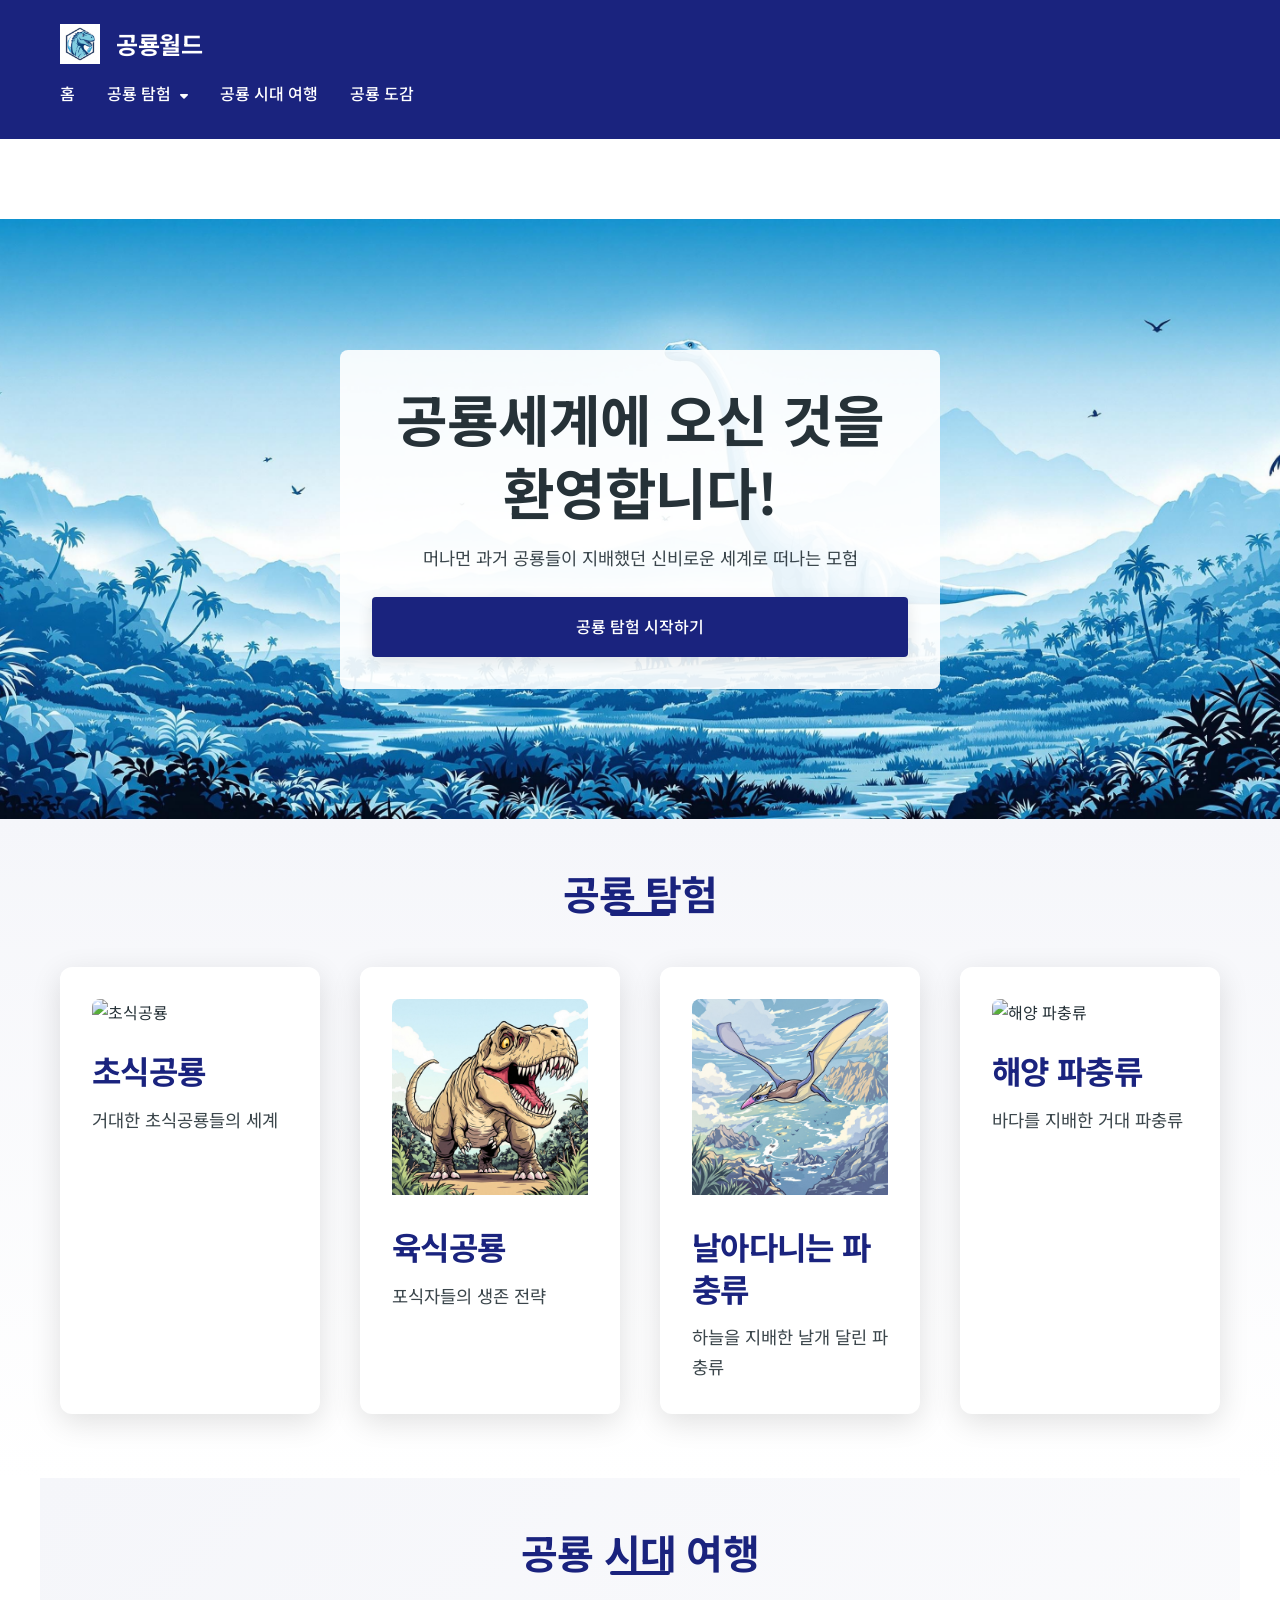
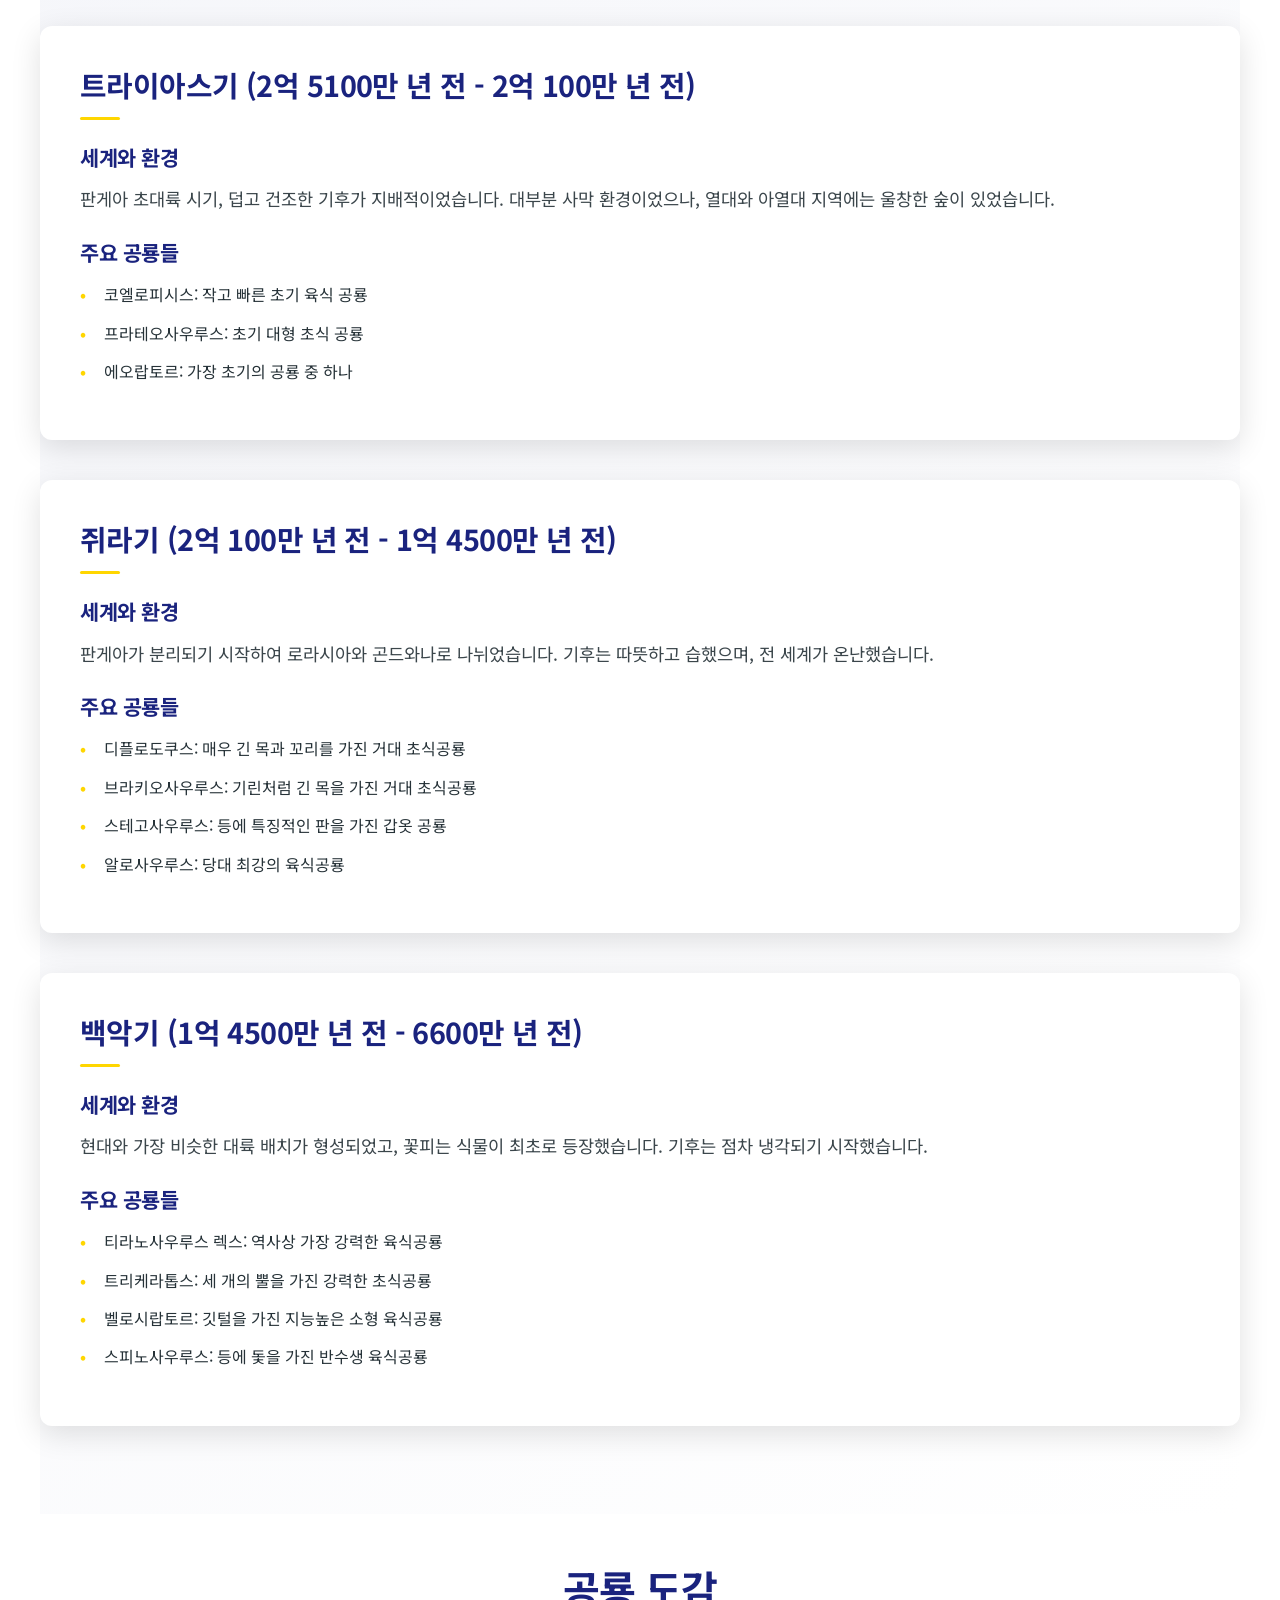
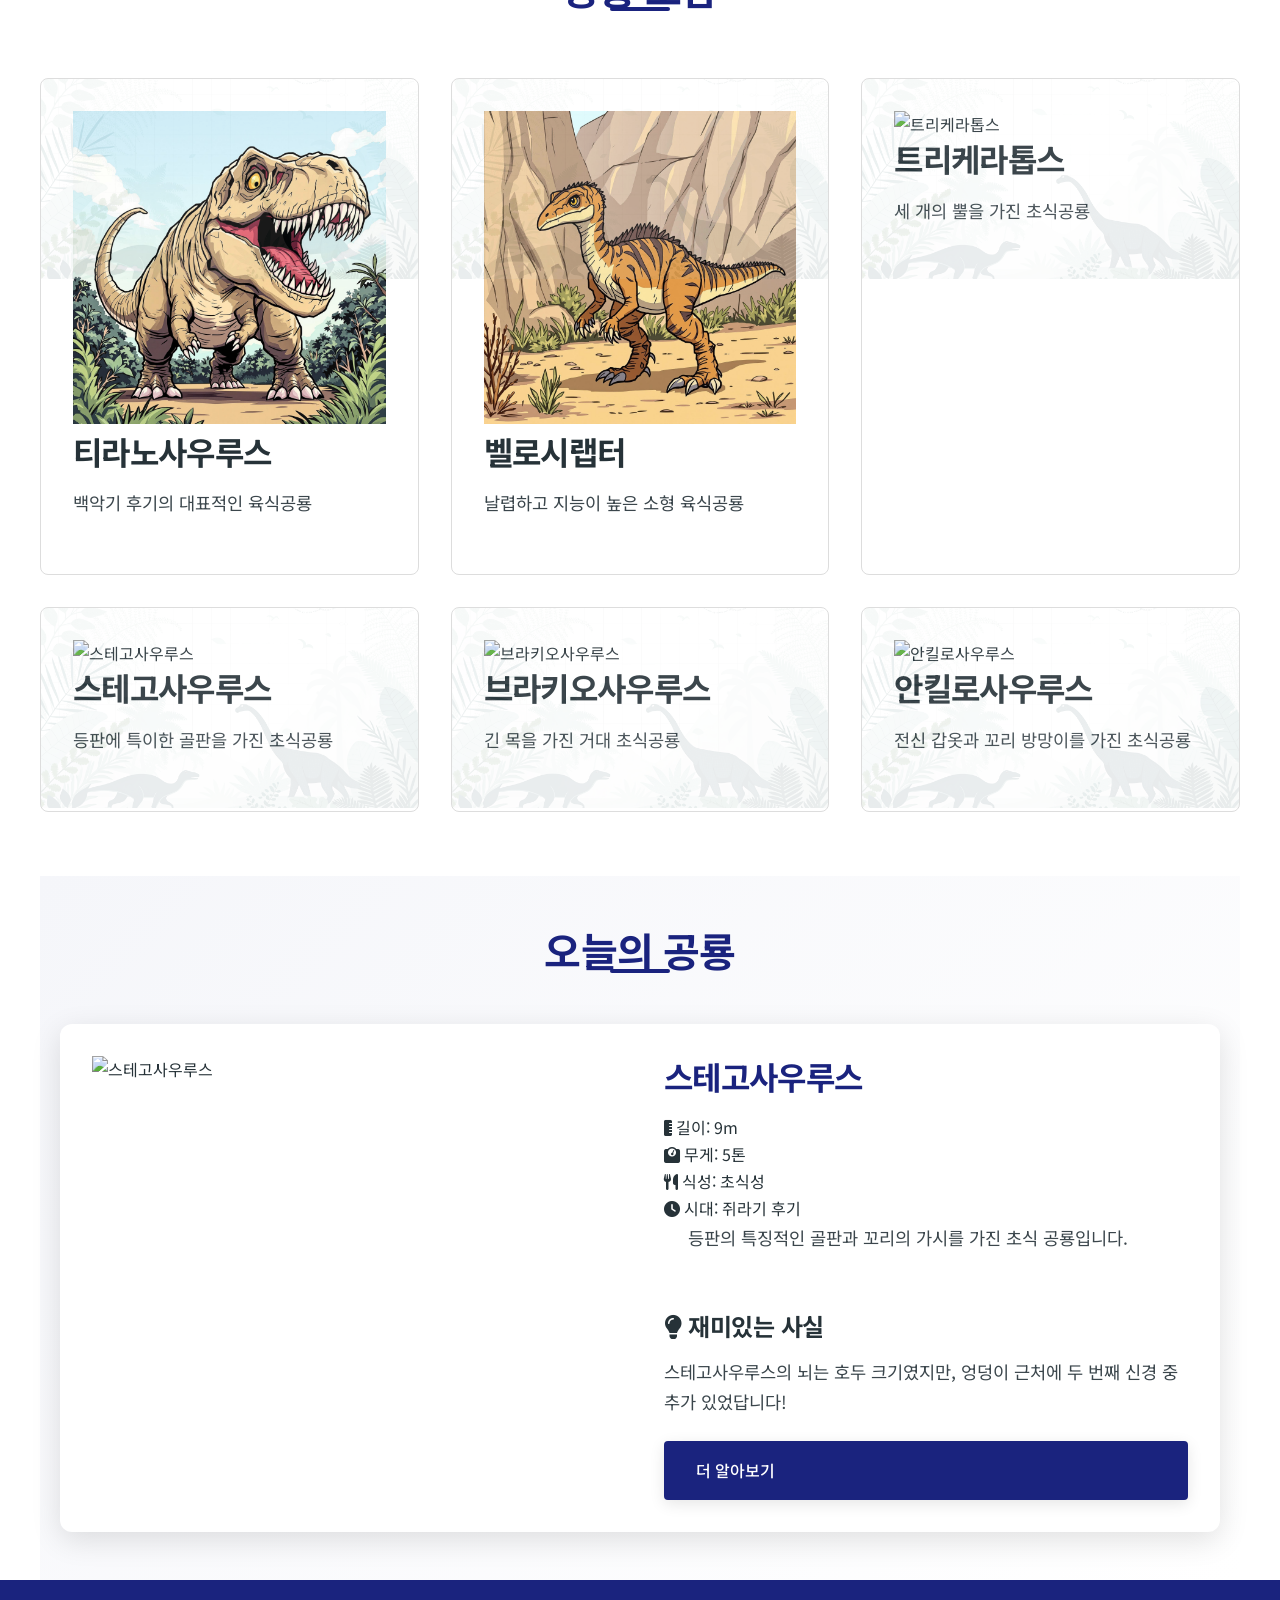
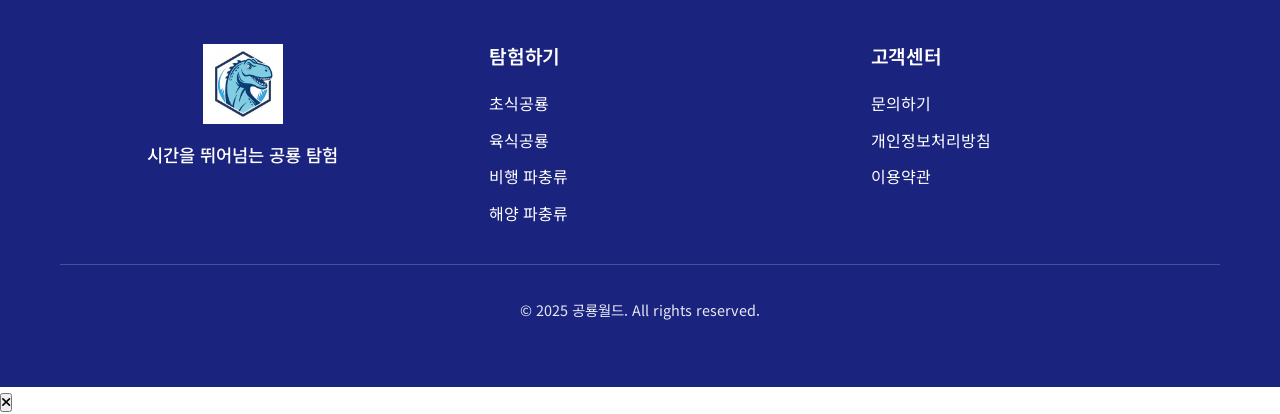
==== commit 89edce32: "메뉴 텍스트 수정: '공룡 탐험하기'를 '공룡 탐험'으로 변경" ====
--- a/index.html
+++ b/index.html
@@ -25,7 +25,7 @@
                 <ul class="main-menu">
                     <li><a href="#home">홈</a></li>
                     <li class="dropdown">
-                        <a href="#explore">공룡탐험 <i class="fas fa-caret-down"></i></a>
+                        <a href="#explore">공룡 탐험 <i class="fas fa-caret-down"></i></a>
                         <ul class="dropdown-menu">
                             <li><a href="herbivores.html">육지의 거인들 (초식공룡)</a></li>
                             <li><a href="carnivores.html">무시무시한 사냥꾼들 (육식공룡)</a></li>
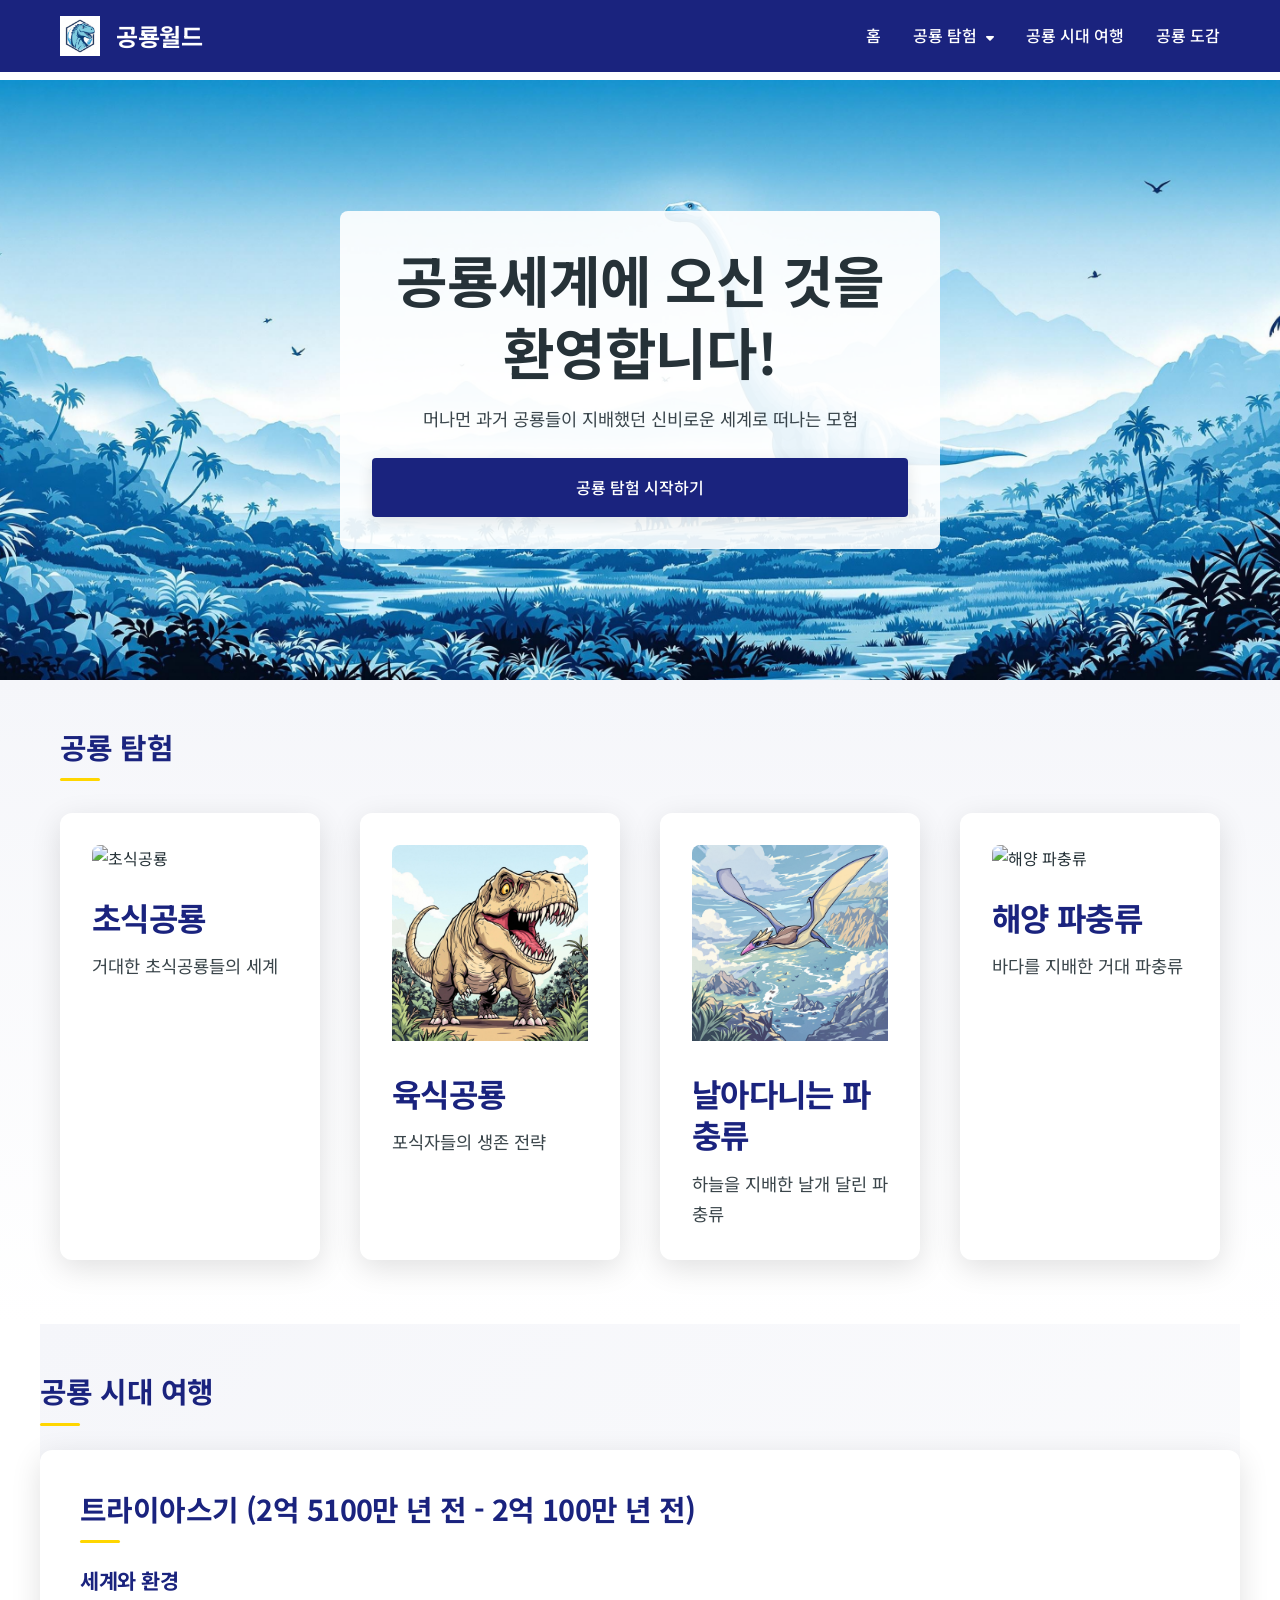
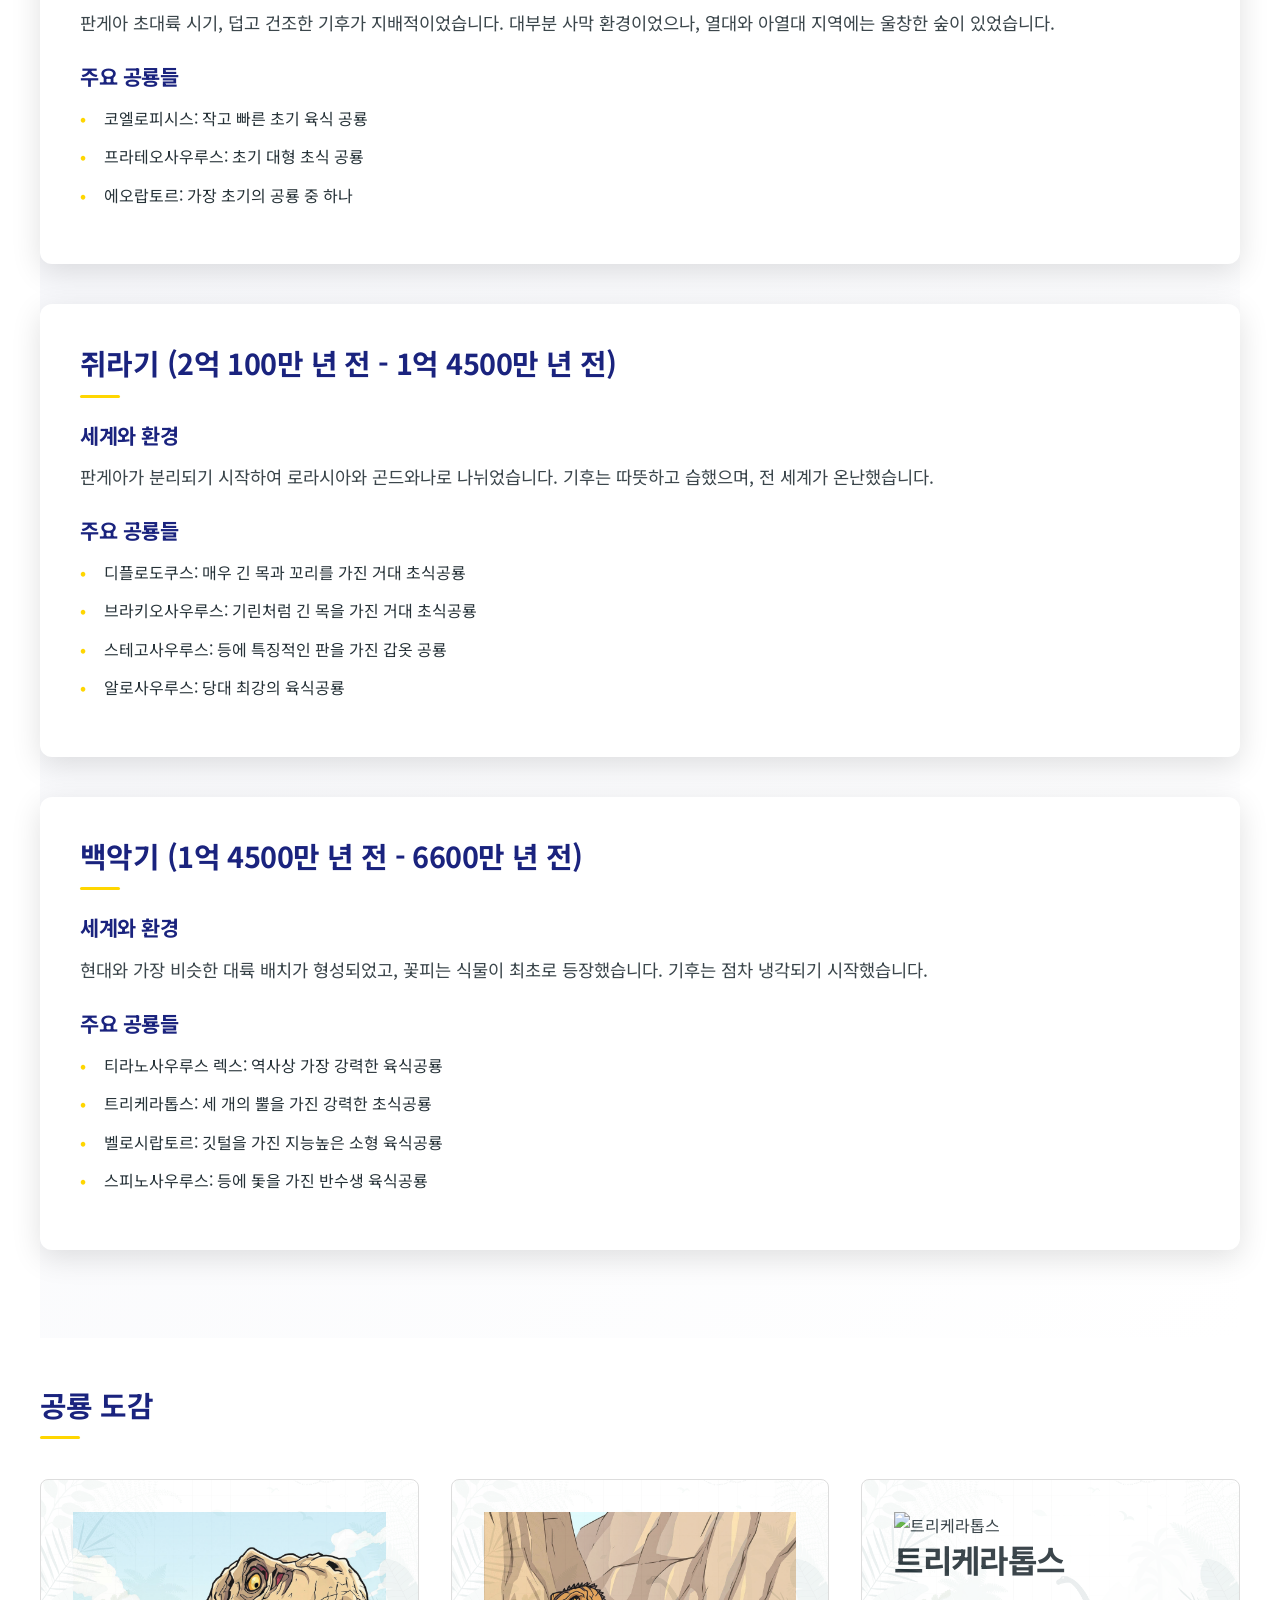
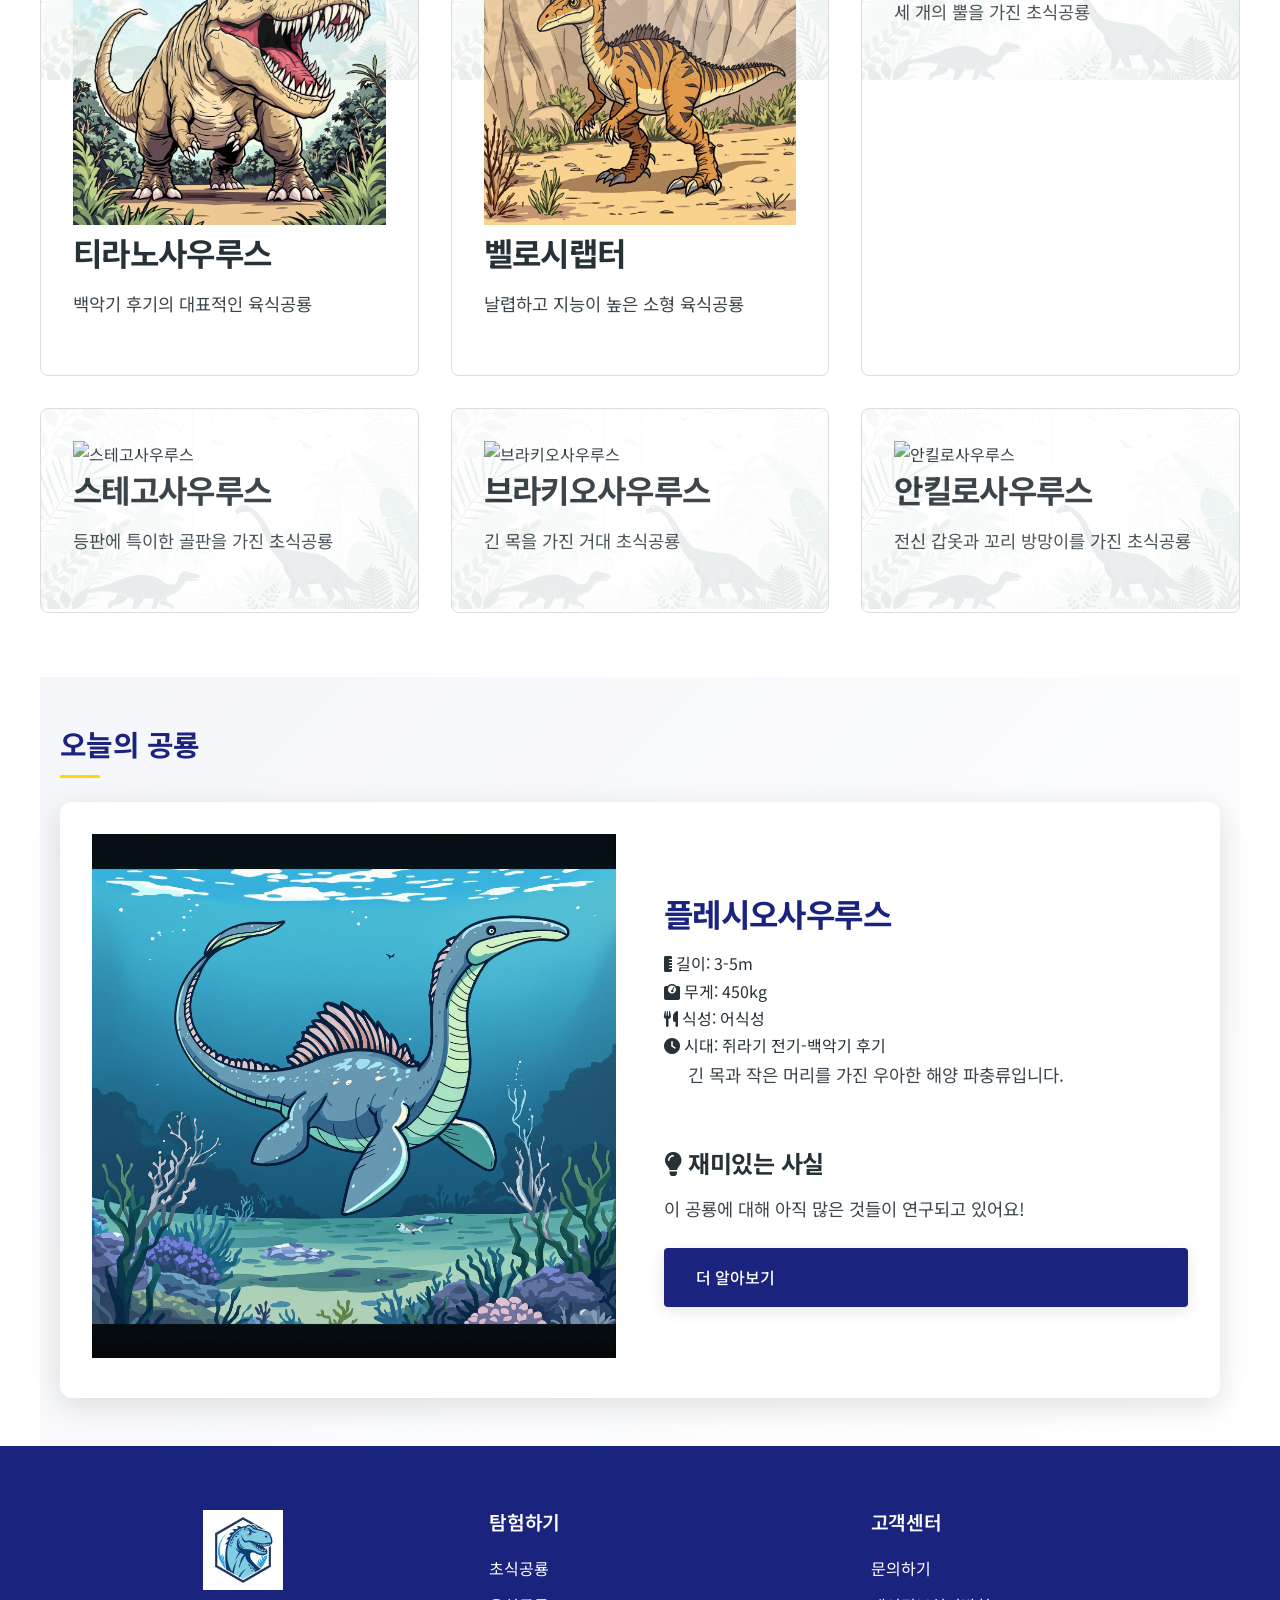
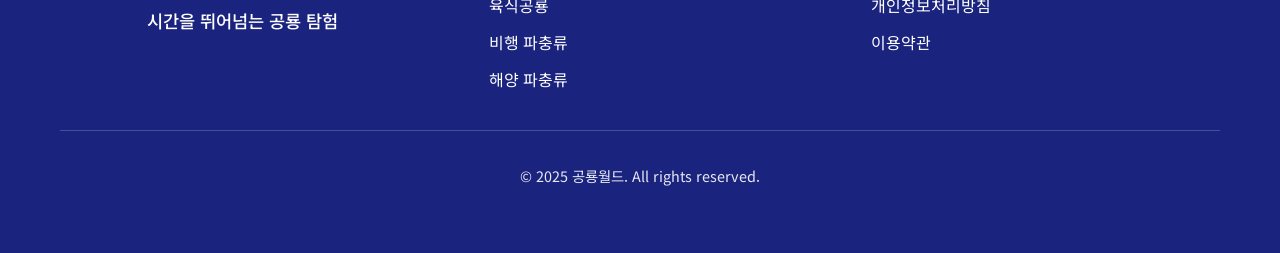
==== commit 8875f2ca: "Fix mobile menu visibility and functionality" ====
--- a/index.html
+++ b/index.html
@@ -13,19 +13,19 @@
     <header>
         <div class="container">
             <div class="logo">
-                <a href="#" class="logo-img" aria-label="공룡월드 홈으로 가기">
+                <a href="index.html" class="logo-img" aria-label="공룡월드 홈으로 가기">
                     <img src="images/dino-logo-primary.png" alt="공룡월드">
                 </a>
                 <h1>공룡월드</h1>
             </div>
             <nav>
-                <div class="mobile-menu-toggle">
+                <button class="mobile-menu-toggle" aria-label="메뉴 열기">
                     <i class="fas fa-bars"></i>
-                </div>
+                </button>
                 <ul class="main-menu">
-                    <li><a href="#home">홈</a></li>
+                    <li><a href="index.html">홈</a></li>
                     <li class="dropdown">
-                        <a href="#explore">공룡 탐험 <i class="fas fa-caret-down"></i></a>
+                        <a href="#" class="dropdown-toggle">공룡 탐험 <i class="fas fa-caret-down"></i></a>
                         <ul class="dropdown-menu">
                             <li><a href="herbivores.html">육지의 거인들 (초식공룡)</a></li>
                             <li><a href="carnivores.html">무시무시한 사냥꾼들 (육식공룡)</a></li>
--- a/style.css
+++ b/style.css
@@ -41,18 +41,28 @@
     width: 100%;
     transition: var(--transition);
     padding: 1rem 0;
+    position: fixed;
+    top: 0;
+    left: 0;
+    z-index: 1000;
 }
 
 header.scrolled {
     background: rgba(44, 62, 80, 0.95);
     box-shadow: var(--shadow);
+}
+
+header .container {
+    display: flex;
+    justify-content: space-between;
+    align-items: center;
 }
 
 .logo {
     display: flex;
     align-items: center;
     gap: 1rem;
-    padding-top: 0.5rem;
+    z-index: 1002;
 }
 
 .logo h1 {
@@ -99,15 +109,28 @@
 /* 네비게이션 */
 nav {
     display: flex;
-    justify-content: space-between;
     align-items: center;
-    padding: 1rem 0;
-}
-
+}
+
+/* 모바일 메뉴 토글 버튼 */
+.mobile-menu-toggle {
+    display: none;
+    background: none;
+    border: none;
+    color: white;
+    cursor: pointer;
+    padding: 0.5rem;
+    z-index: 1002;
+    font-size: 2rem;
+}
+
+/* 메인 메뉴 */
 .main-menu {
     display: flex;
     list-style: none;
     gap: 2rem;
+    margin: 0;
+    padding: 0;
 }
 
 .main-menu a {
@@ -119,21 +142,11 @@
     padding: 0.5rem 0;
 }
 
-.main-menu a::after {
-    content: '';
-    position: absolute;
-    bottom: 0;
-    left: 0;
-    width: 0;
-    height: 2px;
-    background: var(--accent-color);
-    transition: var(--transition);
-}
-
-.main-menu a:hover::after {
-    width: 100%;
-}
-
+.main-menu a:hover {
+    color: var(--accent-color);
+}
+
+/* 드롭다운 메뉴 */
 .dropdown {
     position: relative;
 }
@@ -141,29 +154,23 @@
 .dropdown-menu {
     display: none;
     position: absolute;
+    top: 100%;
+    left: 0;
     background: white;
     min-width: 200px;
+    padding: 0.5rem 0;
+    border-radius: 4px;
     box-shadow: var(--shadow);
-    border-radius: 4px;
-    padding: 0.5rem 0;
-    z-index: 1000;
-    top: 100%;
-    left: 0;
 }
 
 .dropdown:hover .dropdown-menu {
     display: block;
-}
-
-.dropdown-menu li {
-    list-style: none;
 }
 
 .dropdown-menu a {
     color: var(--text-color);
     padding: 0.5rem 1rem;
     display: block;
-    white-space: nowrap;
 }
 
 .dropdown-menu a:hover {
@@ -177,19 +184,14 @@
 
 /* 히어로 섹션 */
 .hero-sub {
-    height: 400px;
+    position: relative;
+    padding: 4rem 0;
+    color: #fff;
+    text-align: center;
     background-size: cover;
     background-position: center;
-    position: relative;
-    display: flex;
-    align-items: center;
-    text-align: center;
-    color: white;
-}
-
-/* index 페이지의 히어로 섹션에만 margin-top 적용 */
-.hero-main {
-    margin-top: 80px;
+    background-repeat: no-repeat;
+    overflow: hidden;
 }
 
 .hero-sub::before {
@@ -199,17 +201,36 @@
     left: 0;
     right: 0;
     bottom: 0;
-    background: rgba(0,0,0,0.5);
+    background: linear-gradient(rgba(0, 0, 0, 0.5), rgba(0, 0, 0, 0.7));
+    z-index: 1;
 }
 
 .hero-sub .container {
     position: relative;
-    z-index: 1;
+    z-index: 2;
 }
 
 .hero-sub h1 {
-    font-size: 3rem;
+    font-size: 3.5rem;
     margin-bottom: 1rem;
+    text-shadow: 2px 2px 4px rgba(0, 0, 0, 0.5);
+}
+
+.hero-sub p {
+    font-size: 1.2rem;
+    margin: 1rem 0;
+    color: #ffffff;
+    text-shadow: 2px 2px 4px rgba(0, 0, 0, 0.5);
+    font-weight: 500;
+    position: relative;
+    z-index: 2;
+    max-width: 800px;
+    margin: 1rem auto;
+}
+
+/* index 페이지의 히어로 섹션에만 margin-top 적용 */
+.hero-main {
+    margin-top: 80px;
 }
 
 /* 공룡 카드 스타일 */
@@ -283,50 +304,55 @@
 
 .dino-stats {
     list-style: none;
-    padding: 0.5rem 1.5rem;
-    margin: 0;
+    padding: 0 1.5rem;
+    margin: 1rem 0;
 }
 
 .dino-stats li {
-    margin-bottom: 0.3rem;
-    display: flex;
-    align-items: center;
-    gap: 0.5rem;
-    font-size: 0.9rem;
-    color: var(--text-color);
-}
-
-.dino-stats li:last-child {
-    margin-bottom: 0;
+    margin-bottom: 0.5rem;
+    font-size: 0.95rem;
+    line-height: 1.4;
 }
 
 .dino-stats li strong {
-    color: var(--primary-color);
+    color: #2C3E50;
     font-weight: 600;
-    min-width: 60px;
+    margin-right: 0.5rem;
 }
 
 .dino-description {
     padding: 0 1.5rem 1.5rem;
 }
 
-.dino-description h4 {
-    margin: 1rem 0 0.5rem;
+.dino-description h3 {
     color: var(--primary-color);
+    font-size: 1.3rem;
+    margin-bottom: 1rem;
+    padding-top: 1.5rem;
+}
+
+.dino-description h3:first-child {
+    padding-top: 0;
 }
 
 .dino-description ul {
     list-style: none;
-    margin-left: 1rem;
+    margin-bottom: 1.5rem;
+}
+
+.dino-description ul li {
+    position: relative;
+    padding-left: 1.2rem;
+    margin-bottom: 0.5rem;
+    line-height: 1.6;
 }
 
 .dino-description ul li::before {
     content: '•';
-    color: var(--primary-color);
-    font-weight: bold;
-    display: inline-block;
-    width: 1em;
-    margin-left: -1em;
+    color: var(--accent-color);
+    position: absolute;
+    left: 0;
+    top: 0;
 }
 
 /* 푸터 스타일 */
@@ -492,12 +518,24 @@
 
 /* 반응형 디자인 */
 @media (max-width: 768px) {
+    body {
+        padding-top: 60px;
+    }
+
+    header .container {
+        padding: 0.5rem 1rem;
+    }
+
     .hero-sub {
-        height: 300px;
-    }
-
+        padding: 3rem 0;
+    }
+    
     .hero-sub h1 {
         font-size: 2.5rem;
+    }
+    
+    .hero-sub p {
+        font-size: 1.2rem;
     }
 
     .dino-cards {
@@ -511,24 +549,11 @@
     }
 
     .container {
-        padding: 0 1rem;
+        padding: 0 16px;
     }
 
     .mobile-menu-toggle {
         display: block;
-        background: none;
-        border: none;
-        color: white;
-        font-size: 1.8rem;
-        cursor: pointer;
-        padding: 0.5rem;
-        z-index: 1002;
-        position: relative;
-    }
-
-    .mobile-menu-toggle.active i {
-        transform: rotate(90deg);
-        color: var(--accent-color);
     }
 
     .main-menu {
@@ -536,59 +561,66 @@
         position: fixed;
         top: 0;
         left: 0;
-        right: 0;
-        bottom: 0;
-        background: rgba(26, 35, 126, 0.98);
-        backdrop-filter: blur(10px);
-        padding: 80px 2rem 2rem;
+        width: 100%;
+        height: 100vh;
+        background: linear-gradient(135deg, var(--primary-color) 0%, rgba(26, 35, 126, 0.98) 100%);
         flex-direction: column;
         align-items: center;
+        justify-content: center;
         gap: 2rem;
+        padding: 5rem 2rem;
         z-index: 1001;
+        backdrop-filter: blur(10px);
     }
 
     .main-menu.active {
         display: flex;
-        animation: fadeIn 0.3s ease-out;
     }
 
     .main-menu li {
         width: 100%;
         text-align: center;
-    }
+        opacity: 0;
+        transform: translateY(20px);
+        animation: fadeInUp 0.5s ease forwards;
+    }
+
+    .main-menu li:nth-child(1) { animation-delay: 0.1s; }
+    .main-menu li:nth-child(2) { animation-delay: 0.2s; }
+    .main-menu li:nth-child(3) { animation-delay: 0.3s; }
+    .main-menu li:nth-child(4) { animation-delay: 0.4s; }
 
     .main-menu a {
-        color: white;
+        display: block;
+        padding: 1rem;
         font-size: 1.4rem;
-        padding: 1rem;
-        display: block;
         width: 100%;
+        border-radius: 12px;
         transition: all 0.3s ease;
     }
 
     .main-menu a:hover {
-        color: var(--accent-color);
         background: rgba(255, 255, 255, 0.1);
-        border-radius: 8px;
+        transform: translateX(10px);
     }
 
     .dropdown-menu {
         position: static;
-        background: rgba(255, 255, 255, 0.1);
+        background: rgba(0, 0, 0, 0.2);
         box-shadow: none;
-        padding: 1rem;
-        min-width: auto;
-        text-align: center;
-        border-radius: 8px;
         margin-top: 0.5rem;
-        z-index: auto;
+        border-radius: 12px;
+        display: none;
+    }
+
+    .dropdown.active .dropdown-menu {
+        display: block;
+        animation: fadeIn 0.3s ease-out;
     }
 
     .dropdown-menu a {
         color: rgba(255, 255, 255, 0.9);
-        padding: 0.8rem;
         font-size: 1.2rem;
-        white-space: normal;
     }
 
     .dropdown-menu a:hover {
@@ -596,8 +628,8 @@
         color: var(--accent-color);
     }
 
+    /* 드롭다운 화살표 아이콘 */
     .main-menu .dropdown .fa-caret-down {
-        display: inline-block;
         margin-left: 0.5rem;
         transition: transform 0.3s ease;
     }
@@ -606,54 +638,67 @@
         transform: rotate(180deg);
     }
 
-    /* 로고 영역 z-index 조정 */
-    .logo {
-        position: relative;
-        z-index: 1002;
-    }
-
-    /* 기타 모바일 스타일 수정 */
-    h1 { font-size: 2.5rem; }
-    h2 { font-size: 2rem; }
+    /* 카드 레이아웃 개선 */
+    .dino-cards {
+        grid-template-columns: 1fr;
+        gap: 1.5rem;
+        padding: 1rem 0;
+    }
+
+    .dino-detail-card {
+        margin: 0;
+    }
+
+    /* 여백 및 타이포그래피 조정 */
+    h1 { font-size: 2rem; }
+    h2 { font-size: 1.75rem; }
     h3 { font-size: 1.5rem; }
     
-    .dino-cards {
-        grid-template-columns: 1fr;
+    .section-title {
+        margin-bottom: 1.5rem;
+        font-size: 1.75rem;
+    }
+
+    /* 푸터 개선 */
+    .footer-content {
+        flex-direction: column;
+        text-align: center;
         gap: 2rem;
-        padding: 1rem;
-    }
-    
-    .dino-detail-card {
-        margin-bottom: 2rem;
-    }
-    
-    .container {
-        padding: 0 1rem;
-    }
-
-    .hero-content {
-        padding: 1rem;
-    }
-
-    .category-grid {
-        grid-template-columns: 1fr;
+    }
+
+    .footer-links {
+        flex-direction: column;
         gap: 1.5rem;
     }
 
-    .footer-content {
-        grid-template-columns: 1fr;
-        gap: 2rem;
-    }
-
-    .footer-links {
-        grid-template-columns: 1fr;
+    /* 애니메이션 추가 */
+    @keyframes slideIn {
+        from {
+            opacity: 0;
+            transform: translateX(-100%);
+        }
+        to {
+            opacity: 1;
+            transform: translateX(0);
+        }
     }
 }
 
 @keyframes fadeIn {
     from {
         opacity: 0;
-        transform: translateY(-10px);
+        transform: translateY(20px);
+    }
+    to {
+        opacity: 1;
+        transform: translateY(0);
+    }
+}
+
+@keyframes fadeInUp {
+    from {
+        opacity: 0;
+        transform: translateY(20px);
     }
     to {
         opacity: 1;
@@ -673,16 +718,6 @@
     padding: 1rem;
 }
 
-/* 모바일 메뉴 토글 버튼 */
-.mobile-menu-toggle {
-    display: none;
-    background: none;
-    border: none;
-    font-size: 1.5rem;
-    color: #333;
-    cursor: pointer;
-}
-
 /* 영웅 배너 */
 #hero {
     background-color: #e9ecef;
@@ -715,23 +750,29 @@
 }
 
 .section-title {
-    text-align: center;
-    margin-bottom: 2rem;
-    font-size: 2.5rem;
+    font-size: 1.8rem;
+    font-weight: 700;
     color: var(--primary-color);
+    margin-bottom: 1.5rem;
+    padding-bottom: 1rem;
     position: relative;
 }
 
 .section-title::after {
     content: '';
     position: absolute;
-    bottom: -0.8rem;
-    left: 50%;
-    transform: translateX(-50%);
-    width: 60px;
+    bottom: 0;
+    left: 0;
+    width: 40px;
     height: 3px;
     background: var(--accent-color);
     border-radius: 2px;
+}
+
+.section-content {
+    margin-top: 1.5rem;
+    margin-bottom: 3rem;
+    padding: 0 1rem;
 }
 
 .category-grid {
@@ -1347,22 +1388,22 @@
     margin: 0 auto;
 }
 
-.section-title {
-    color: var(--primary-color);
+/* 특별한 섹션 타이틀 스타일 */
+.contact-section .section-title,
+.privacy-section .section-title,
+.terms-section .section-title {
+    text-align: center;
     font-size: 2.5rem;
-    margin-bottom: 3rem;
-    text-align: center;
-    position: relative;
-}
-
-.section-title::after {
-    content: '';
-    display: block;
+}
+
+.contact-section .section-title::after,
+.privacy-section .section-title::after,
+.terms-section .section-title::after {
+    left: 50%;
+    transform: translateX(-50%);
     width: 60px;
     height: 4px;
     background: var(--primary-color);
-    margin: 1rem auto;
-    border-radius: 2px;
 }
 
 /* 문의하기 페이지 스타일 */
@@ -1583,4 +1624,146 @@
     .dino-stats {
         padding: 0.5rem 1.2rem;
     }
+}
+
+/* 모달 스타일 */
+.modal {
+    display: none;
+    position: fixed;
+    z-index: 1000;
+    top: 0;
+    left: 0;
+    width: 100%;
+    height: 100%;
+    background-color: rgba(0, 0, 0, 0.8);
+    display: flex;
+    justify-content: center;
+    align-items: center;
+    opacity: 0;
+    pointer-events: none;
+    transition: opacity 0.3s ease;
+}
+
+.modal.show {
+    opacity: 1;
+    pointer-events: auto;
+}
+
+.modal-content {
+    max-width: 90%;
+    max-height: 90vh;
+    position: relative;
+    animation: zoomIn 0.3s ease;
+}
+
+.modal-image {
+    max-width: 100%;
+    max-height: 90vh;
+    object-fit: contain;
+    border-radius: 8px;
+    box-shadow: 0 4px 8px rgba(0, 0, 0, 0.2);
+}
+
+.close-modal {
+    position: absolute;
+    top: -40px;
+    right: 0;
+    color: white;
+    font-size: 24px;
+    cursor: pointer;
+    background: none;
+    border: none;
+    padding: 8px;
+}
+
+.close-modal:hover {
+    color: #ddd;
+}
+
+@keyframes zoomIn {
+    from {
+        transform: scale(0.8);
+        opacity: 0;
+    }
+    to {
+        transform: scale(1);
+        opacity: 1;
+    }
+}
+
+/* 이미지에 커서 포인터와 호버 효과 추가 */
+.dino-card img,
+.dino-detail-card img {
+    cursor: pointer;
+    transition: transform 0.2s ease;
+}
+
+.dino-card img:hover,
+.dino-detail-card img:hover {
+    transform: scale(1.05);
+}
+
+.period-image {
+    margin-bottom: 2rem;
+    border-radius: 12px;
+    overflow: hidden;
+    box-shadow: var(--card-shadow);
+}
+
+.period-image img {
+    width: 100%;
+    height: auto;
+    display: block;
+    transition: transform 0.3s ease;
+}
+
+.period-image:hover img {
+    transform: scale(1.02);
+}
+
+.timeline-period {
+    background: white;
+    margin-bottom: 2.5rem;
+    padding: 2.5rem;
+    border-radius: 12px;
+    box-shadow: var(--card-shadow);
+    transition: var(--transition);
+}
+
+.timeline-period:hover {
+    transform: translateY(-5px);
+    box-shadow: 0 12px 40px rgba(0,0,0,0.15);
+}
+
+.timeline-period h2 {
+    color: var(--primary-color);
+    font-size: 1.8rem;
+    margin-bottom: 1.5rem;
+    position: relative;
+    padding-bottom: 1rem;
+}
+
+.timeline-period h2::after {
+    content: '';
+    position: absolute;
+    bottom: 0;
+    left: 0;
+    width: 40px;
+    height: 3px;
+    background: var(--accent-color);
+    border-radius: 2px;
+}
+
+@media (max-width: 768px) {
+    .timeline-period {
+        padding: 1.5rem;
+    }
+    
+    .timeline-period h2 {
+        font-size: 1.5rem;
+    }
+    
+    .period-image {
+        margin-bottom: 1.5rem;
+    }
 } 
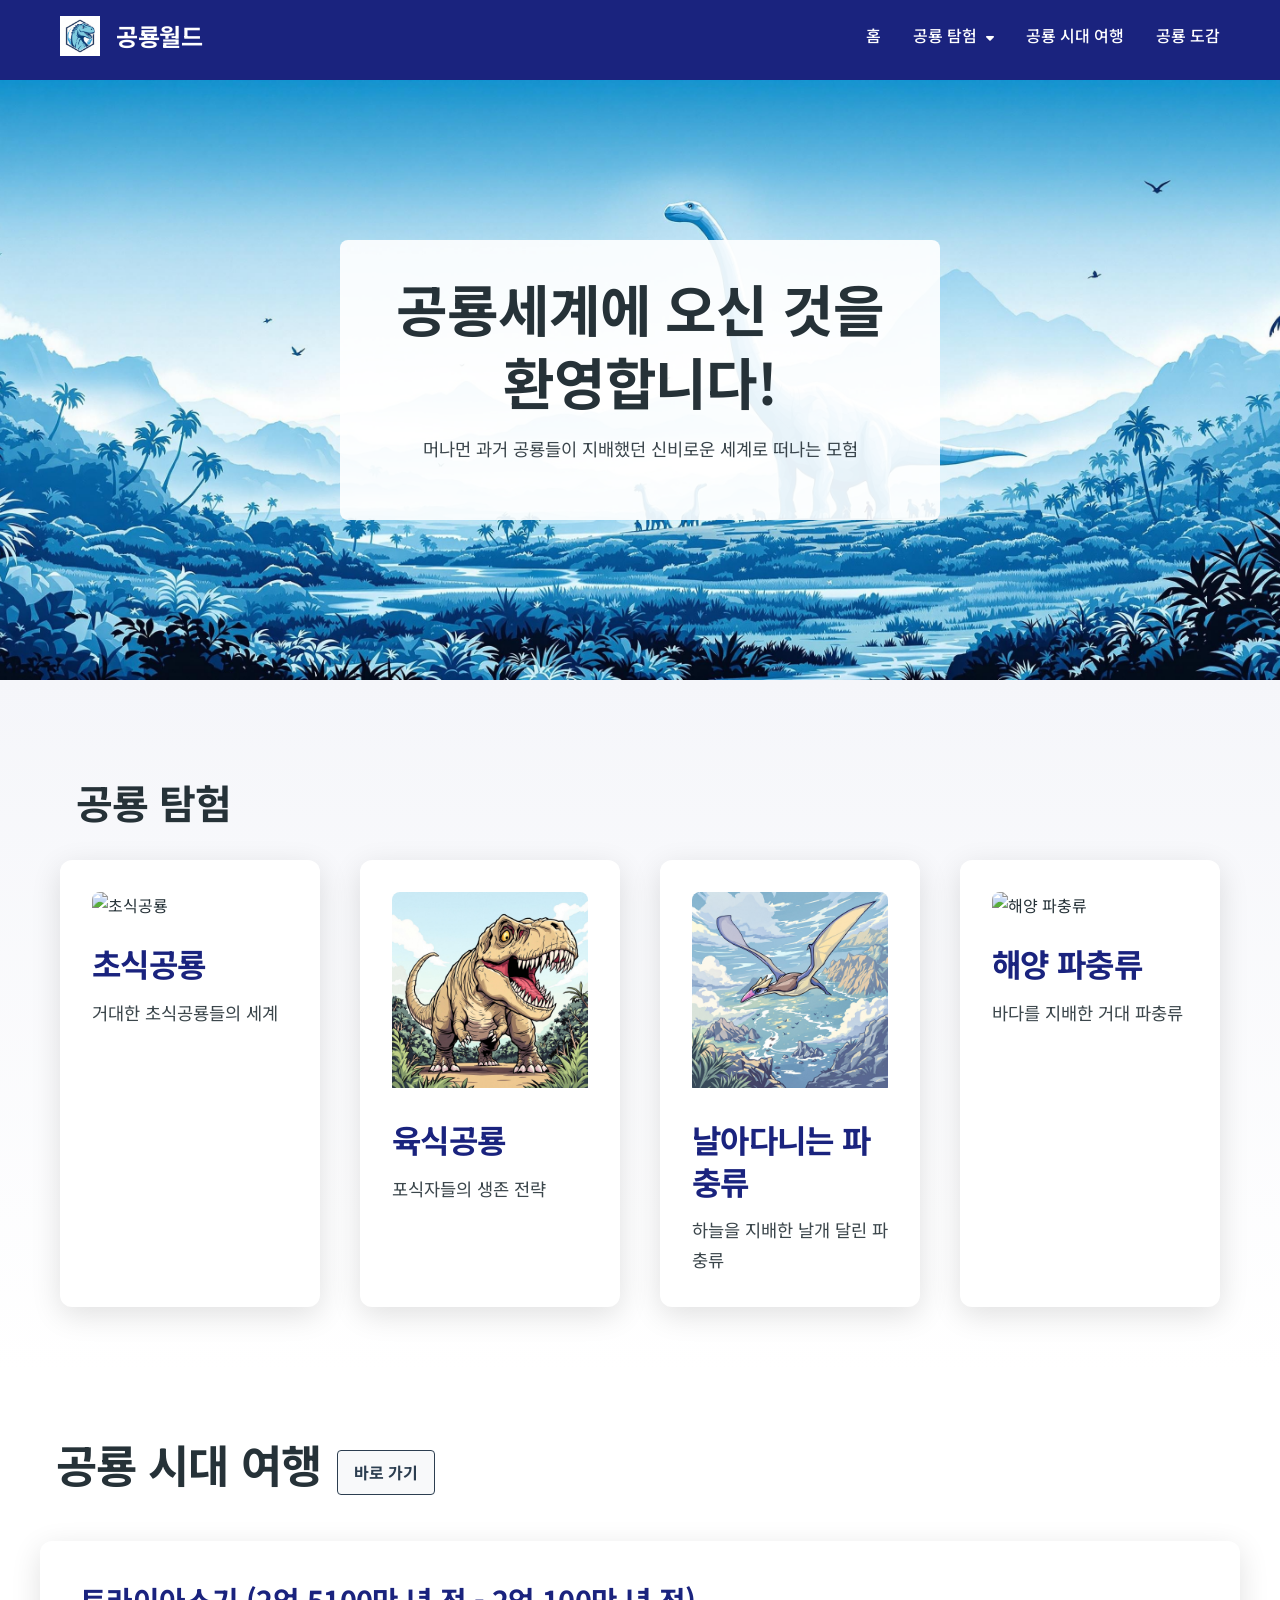
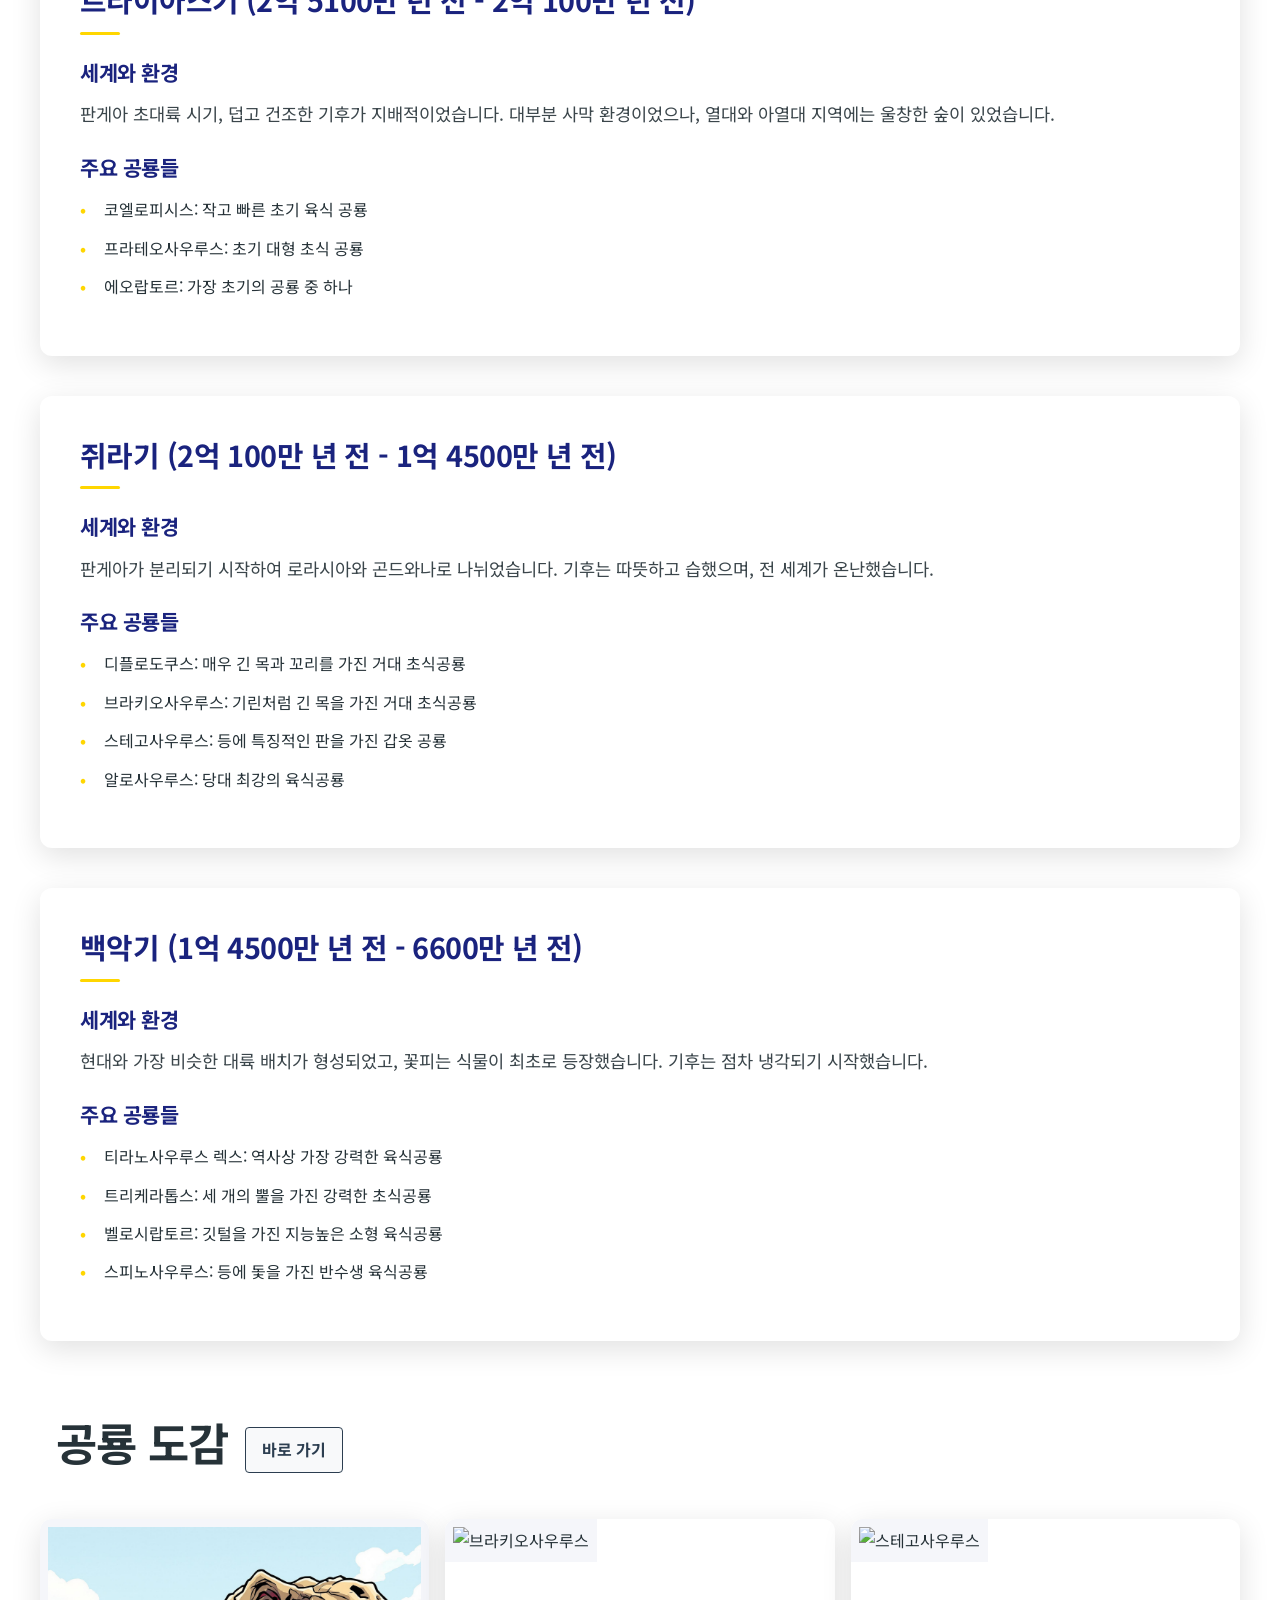
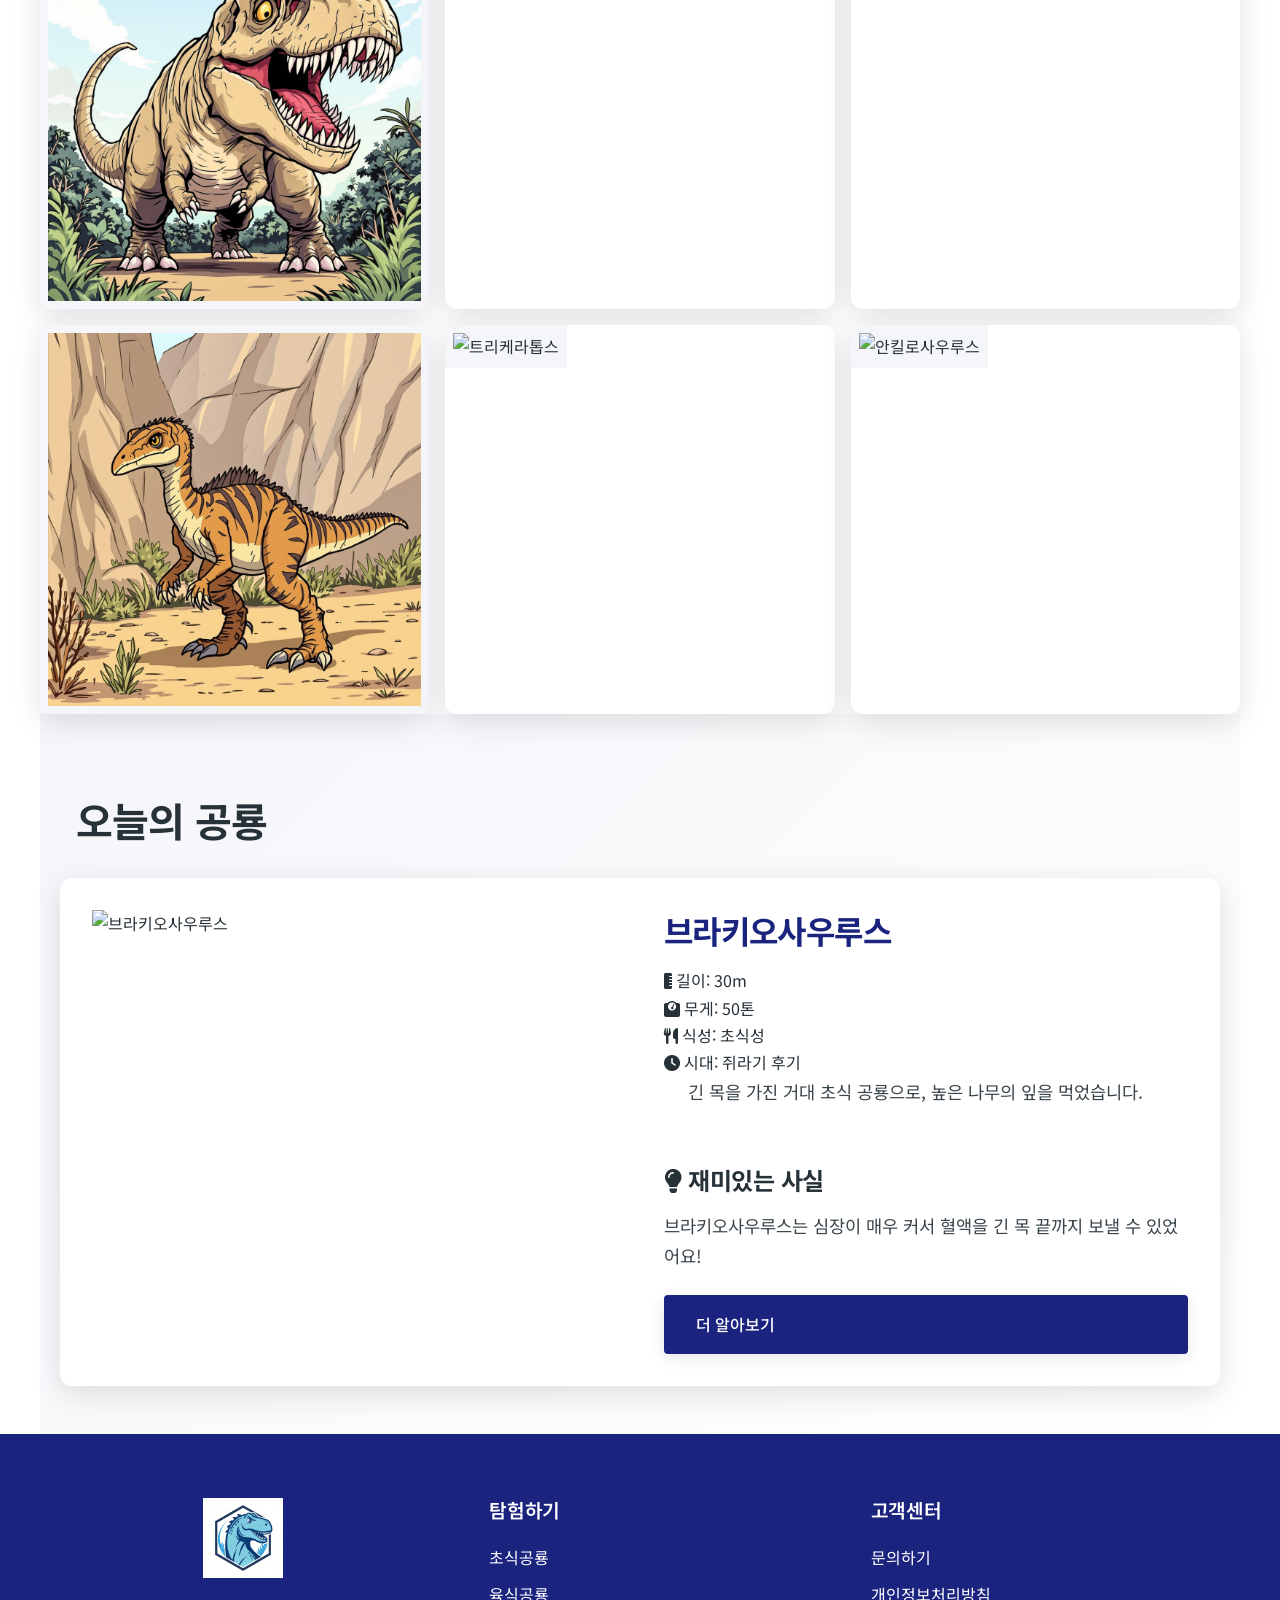
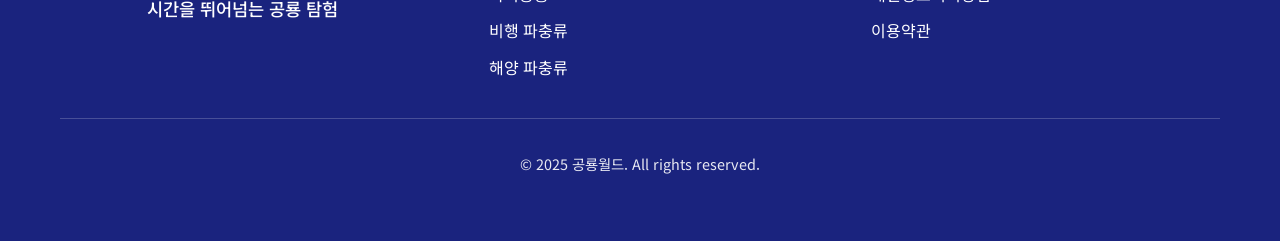
==== commit 9028cb7b: "feat: Add favicon links to index.html" ====
--- a/index.html
+++ b/index.html
@@ -4,6 +4,10 @@
     <meta charset="UTF-8">
     <meta name="viewport" content="width=device-width, initial-scale=1.0">
     <title>공룡월드: 시간을 뛰어넘는 공룡 탐험</title>
+    <link rel="apple-touch-icon" sizes="180x180" href="images/apple-touch-icon.png">
+    <link rel="icon" type="image/png" sizes="32x32" href="images/favicon-32x32.png">
+    <link rel="icon" type="image/png" sizes="16x16" href="images/favicon-16x16.png">
+    <link rel="icon" type="image/x-icon" href="images/favicon.ico">
     <link rel="stylesheet" href="style.css">
     <link rel="stylesheet" href="https://cdnjs.cloudflare.com/ajax/libs/font-awesome/6.0.0-beta3/css/all.min.css">
     <link href="https://fonts.googleapis.com/css2?family=Noto+Sans+KR:wght@400;700&display=swap" rel="stylesheet">
@@ -46,9 +50,6 @@
         <div class="hero-content">
             <h1>공룡세계에 오신 것을 환영합니다!</h1>
             <p>머나먼 과거 공룡들이 지배했던 신비로운 세계로 떠나는 모험</p>
-            <div class="hero-buttons">
-                <a href="#explore" class="btn btn-primary">공룡 탐험 시작하기</a>
-            </div>
         </div>
         <div class="hero-slider">
             <!-- 슬라이더 이미지는 JavaScript로 제어됨 -->
@@ -96,7 +97,10 @@
 
     <!-- 공룡 시대 여행 시작 -->
     <section id="timeline" class="container">
-        <h2 class="section-title">공룡 시대 여행</h2>
+        <div class="section-title">
+            <h2>공룡 시대 여행</h2>
+            <a href="timeline.html" class="shortcut-btn">바로 가기</a>
+        </div>
         <div class="timeline-container">
             <div class="timeline-period">
                 <h3>트라이아스기 (2억 5100만 년 전 - 2억 100만 년 전)</h3>
@@ -153,37 +157,28 @@
 
     <!-- 공룡 도감 시작 -->
     <section id="dictionary" class="container dino-content">
-        <h2 class="section-title">공룡 도감</h2>
+        <div class="section-title">
+            <h2>공룡 도감</h2>
+            <a href="dictionary.html" class="shortcut-btn">바로 가기</a>
+        </div>
         <div class="dinosaur-grid">
             <div class="dinosaur-card">
                 <img src="images/tyrannosaurus.png" alt="티라노사우루스" loading="lazy">
-                <h3>티라노사우루스</h3>
-                <p>백악기 후기의 대표적인 육식공룡</p>
-            </div>
-            <div class="dinosaur-card">
-                <img src="images/velociraptor.png" alt="벨로시랩터" loading="lazy">
-                <h3>벨로시랩터</h3>
-                <p>날렵하고 지능이 높은 소형 육식공룡</p>
+            </div>
+            <div class="dinosaur-card">
+                <img src="images/brachiosaurus.png" alt="브라키오사우루스" loading="lazy">
+            </div>
+            <div class="dinosaur-card">
+                <img src="images/stegosaurus.png" alt="스테고사우루스" loading="lazy">
+            </div>
+            <div class="dinosaur-card">
+                <img src="images/velociraptor.png" alt="벨로시랍토르" loading="lazy">
             </div>
             <div class="dinosaur-card">
                 <img src="images/triceratops.png" alt="트리케라톱스" loading="lazy">
-                <h3>트리케라톱스</h3>
-                <p>세 개의 뿔을 가진 초식공룡</p>
-            </div>
-            <div class="dinosaur-card">
-                <img src="images/stegosaurus.png" alt="스테고사우루스" loading="lazy">
-                <h3>스테고사우루스</h3>
-                <p>등판에 특이한 골판을 가진 초식공룡</p>
-            </div>
-            <div class="dinosaur-card">
-                <img src="images/brachiosaurus.png" alt="브라키오사우루스" loading="lazy">
-                <h3>브라키오사우루스</h3>
-                <p>긴 목을 가진 거대 초식공룡</p>
             </div>
             <div class="dinosaur-card">
                 <img src="images/ankylosaurus.png" alt="안킬로사우루스" loading="lazy">
-                <h3>안킬로사우루스</h3>
-                <p>전신 갑옷과 꼬리 방망이를 가진 초식공룡</p>
             </div>
         </div>
     </section>
@@ -279,5 +274,6 @@
     <script src="script.js"></script>
     <script src="js/main.js"></script>
     <script src="js/dino-of-day.js"></script>
+    <script src="js/random-dinos.js"></script>
 </body>
 </html>
--- a/style.css
+++ b/style.css
@@ -13,6 +13,7 @@
     --shadow: 0 4px 20px rgba(0,0,0,0.08);
     --card-shadow: 0 8px 30px rgba(0,0,0,0.12);
     --transition: all 0.4s cubic-bezier(0.4, 0, 0.2, 1);
+    --header-height: 80px;
 }
 
 * {
@@ -26,6 +27,7 @@
     line-height: 1.7;
     color: var(--text-color);
     background-color: var(--background-color);
+    padding-top: var(--header-height);
 }
 
 /* 컨테이너 */
@@ -45,6 +47,7 @@
     top: 0;
     left: 0;
     z-index: 1000;
+    height: var(--header-height);
 }
 
 header.scrolled {
@@ -63,6 +66,7 @@
     align-items: center;
     gap: 1rem;
     z-index: 1002;
+    position: relative;
 }
 
 .logo h1 {
@@ -74,6 +78,8 @@
 .logo .logo-img {
     width: 40px;
     height: 40px;
+    position: relative;
+    z-index: 1002;
 }
 
 .logo .logo-img img {
@@ -122,6 +128,7 @@
     padding: 0.5rem;
     z-index: 1002;
     font-size: 2rem;
+    position: relative;
 }
 
 /* 메인 메뉴 */
@@ -185,7 +192,7 @@
 /* 히어로 섹션 */
 .hero-sub {
     position: relative;
-    padding: 4rem 0;
+    padding: 6rem 0 4rem;
     color: #fff;
     text-align: center;
     background-size: cover;
@@ -230,12 +237,12 @@
 
 /* index 페이지의 히어로 섹션에만 margin-top 적용 */
 .hero-main {
-    margin-top: 80px;
+    margin-top: 0;
 }
 
 /* 공룡 카드 스타일 */
 .dino-content {
-    padding: 4rem 0;
+    padding: 0;
 }
 
 .dino-group {
@@ -518,42 +525,48 @@
 
 /* 반응형 디자인 */
 @media (max-width: 768px) {
+    :root {
+        --header-height: 60px;
+    }
+
     body {
-        padding-top: 60px;
+        padding-top: var(--header-height);
+    }
+
+    header {
+        height: var(--header-height);
+        padding: 0;
     }
 
     header .container {
-        padding: 0.5rem 1rem;
-    }
-
-    .hero-sub {
-        padding: 3rem 0;
-    }
-    
-    .hero-sub h1 {
-        font-size: 2.5rem;
-    }
-    
-    .hero-sub p {
+        padding: 0 1rem;
+        height: 100%;
+        display: flex;
+        align-items: center;
+        justify-content: space-between;
+    }
+
+    .logo {
+        display: flex;
+        align-items: center;
+        gap: 0.5rem;
+    }
+
+    .logo h1 {
         font-size: 1.2rem;
     }
 
-    .dino-cards {
-        grid-template-columns: 1fr;
-        gap: 2rem;
-        padding: 1rem;
-    }
-
-    .dino-detail-card {
-        margin-bottom: 2rem;
-    }
-
-    .container {
-        padding: 0 16px;
+    .logo .logo-img {
+        width: 32px;
+        height: 32px;
     }
 
     .mobile-menu-toggle {
         display: block;
+        padding: 0.5rem;
+        font-size: 1.8rem;
+        position: relative;
+        z-index: 1002;
     }
 
     .main-menu {
@@ -563,14 +576,13 @@
         left: 0;
         width: 100%;
         height: 100vh;
-        background: linear-gradient(135deg, var(--primary-color) 0%, rgba(26, 35, 126, 0.98) 100%);
+        background: var(--primary-color);
         flex-direction: column;
         align-items: center;
         justify-content: center;
-        gap: 2rem;
+        gap: 1.5rem;
         padding: 5rem 2rem;
         z-index: 1001;
-        backdrop-filter: blur(10px);
     }
 
     .main-menu.active {
@@ -595,37 +607,21 @@
         padding: 1rem;
         font-size: 1.4rem;
         width: 100%;
-        border-radius: 12px;
-        transition: all 0.3s ease;
-    }
-
-    .main-menu a:hover {
-        background: rgba(255, 255, 255, 0.1);
-        transform: translateX(10px);
+        color: white;
+        text-align: center;
     }
 
     .dropdown-menu {
         position: static;
-        background: rgba(0, 0, 0, 0.2);
-        box-shadow: none;
+        background: rgba(255, 255, 255, 0.1);
+        width: 100%;
         margin-top: 0.5rem;
-        border-radius: 12px;
-        display: none;
-    }
-
-    .dropdown.active .dropdown-menu {
-        display: block;
-        animation: fadeIn 0.3s ease-out;
     }
 
     .dropdown-menu a {
-        color: rgba(255, 255, 255, 0.9);
+        color: white;
         font-size: 1.2rem;
-    }
-
-    .dropdown-menu a:hover {
-        background: rgba(255, 255, 255, 0.1);
-        color: var(--accent-color);
+        padding: 0.8rem 1rem;
     }
 
     /* 드롭다운 화살표 아이콘 */
@@ -638,49 +634,36 @@
         transform: rotate(180deg);
     }
 
-    /* 카드 레이아웃 개선 */
-    .dino-cards {
-        grid-template-columns: 1fr;
-        gap: 1.5rem;
-        padding: 1rem 0;
-    }
-
-    .dino-detail-card {
-        margin: 0;
-    }
-
-    /* 여백 및 타이포그래피 조정 */
-    h1 { font-size: 2rem; }
-    h2 { font-size: 1.75rem; }
-    h3 { font-size: 1.5rem; }
-    
-    .section-title {
-        margin-bottom: 1.5rem;
-        font-size: 1.75rem;
-    }
-
-    /* 푸터 개선 */
-    .footer-content {
-        flex-direction: column;
-        text-align: center;
-        gap: 2rem;
-    }
-
-    .footer-links {
-        flex-direction: column;
-        gap: 1.5rem;
-    }
-
-    /* 애니메이션 추가 */
-    @keyframes slideIn {
-        from {
-            opacity: 0;
-            transform: translateX(-100%);
-        }
-        to {
-            opacity: 1;
-            transform: translateX(0);
-        }
+    /* 히어로 섹션 모바일 조정 */
+    .hero-sub {
+        padding: 4rem 0 3rem;
+        margin-top: 0;
+    }
+
+    .hero-sub h1 {
+        font-size: 2.5rem;
+        margin-bottom: 1rem;
+    }
+
+    .hero-sub p {
+        font-size: 1.1rem;
+        padding: 0 1rem;
+    }
+
+    /* 컨테이너 패딩 조정 */
+    .container {
+        padding: 0 1rem;
+    }
+
+    /* 섹션 패딩 조정 */
+    #categories, .categories {
+        padding: 3rem 0;
+    }
+
+    .contact-section,
+    .privacy-section,
+    .terms-section {
+        padding: 4rem 1rem;
     }
 }
 
@@ -744,29 +727,51 @@
 
 /* 카테고리 섹션 */
 #categories, .categories {
-    padding: 3rem 0 4rem;
+    padding: 4rem 0;
     background: linear-gradient(to bottom, var(--light-gray), #ffffff);
     position: relative;
 }
 
 .section-title {
-    font-size: 1.8rem;
+    font-size: 2.5rem;
     font-weight: 700;
-    color: var(--primary-color);
-    margin-bottom: 1.5rem;
-    padding-bottom: 1rem;
-    position: relative;
-}
-
-.section-title::after {
-    content: '';
-    position: absolute;
-    bottom: 0;
-    left: 0;
-    width: 40px;
-    height: 3px;
-    background: var(--accent-color);
-    border-radius: 2px;
+    color: var(--text-primary);
+    margin: 2rem 0;
+    padding-left: 1rem;
+    display: flex;
+    align-items: center;
+    gap: 1rem;
+}
+
+.shortcut-btn {
+    font-size: 1rem;
+    padding: 0.5rem 1rem;
+    background-color: #f8f9fa;
+    color: #2c3e50;
+    border: 1px solid #2c3e50;
+    border-radius: 4px;
+    text-decoration: none;
+    transition: all 0.3s ease;
+}
+
+.shortcut-btn:hover {
+    background-color: #2c3e50;
+    color: #ffffff;
+    transform: translateY(-2px);
+    box-shadow: 0 2px 4px rgba(0, 0, 0, 0.1);
+}
+
+@media (max-width: 768px) {
+    .section-title {
+        font-size: 2rem;
+        margin: 1.5rem 0;
+        padding-left: 0;
+    }
+    
+    .shortcut-btn {
+        font-size: 0.9rem;
+        padding: 0.4rem 0.8rem;
+    }
 }
 
 .section-content {
@@ -814,8 +819,7 @@
 
 /* 공룡 시대 여행 */
 #timeline {
-    padding: 3rem 0;
-    background: linear-gradient(135deg, var(--light-gray) 0%, #ffffff 100%);
+    padding: 2rem 0;
     position: relative;
 }
 
@@ -890,7 +894,8 @@
 
 /* 공룡 도감 */
 #dictionary {
-    padding: 3rem 0;
+    padding: 0;
+    margin-top: -2rem;
 }
 
 /* 사용법 가이드 스타일 */
@@ -983,33 +988,81 @@
 
 .dinosaur-grid {
     display: grid;
-    grid-template-columns: repeat(auto-fit, minmax(300px, 1fr));
-    gap: 2rem;
-    margin-top: 1rem;
-    padding: 1rem 0;
+    grid-template-columns: repeat(3, 1fr);
+    gap: 1rem;
+    padding: 0;
+}
+
+@media (max-width: 768px) {
+    .dinosaur-grid {
+        grid-template-columns: repeat(2, 1fr);
+        gap: 0.5rem;
+        padding: 0;
+    }
 }
 
 .dinosaur-card {
-    border: 1px solid #ddd;
-    padding: 2rem;
-    border-radius: 8px;
-    background-color: white;
-    transition: all 0.3s ease;
-    position: relative;
+    background: white;
+    border-radius: 12px;
     overflow: hidden;
-}
-
-.dinosaur-card::before {
-    content: '';
-    position: absolute;
-    top: 0;
-    left: 0;
-    right: 0;
-    height: 200px;
-    background-image: url('images/card/cfimages.png');
-    background-size: cover;
-    background-position: center;
-    opacity: 0.1;
+    box-shadow: var(--card-shadow);
+    transition: var(--transition);
+    position: relative;
+    aspect-ratio: 1;
+}
+
+.dinosaur-card:hover {
+    transform: translateY(-5px);
+    box-shadow: 0 12px 40px rgba(0,0,0,0.15);
+}
+
+.dinosaur-card img {
+    width: 100%;
+    height: 100%;
+    object-fit: contain;
+    transition: transform 0.3s ease;
+    padding: 0.5rem;
+    background: var(--light-gray);
+}
+
+.dinosaur-card h3 {
+    margin: 0.5rem 1rem;
+    font-size: 1.2rem;
+    color: var(--text-primary);
+}
+
+.dinosaur-card p {
+    margin: 0.5rem 1rem;
+    font-size: 0.9rem;
+    color: var(--text-secondary);
+}
+
+.dinosaur-card .tags {
+    padding: 0 1rem 1rem;
+    display: flex;
+    gap: 0.5rem;
+}
+
+@media (max-width: 768px) {
+    .dinosaur-grid {
+        grid-template-columns: repeat(2, 1fr);
+        gap: 0.5rem;
+        padding: 0;
+    }
+    
+    .dinosaur-card h3 {
+        font-size: 1rem;
+        margin: 0.5rem;
+    }
+    
+    .dinosaur-card p {
+        font-size: 0.8rem;
+        margin: 0.5rem;
+    }
+    
+    .dinosaur-card .tags {
+        padding: 0 0.5rem 0.5rem;
+    }
 }
 
 /* 오늘의 공룡 */
@@ -1383,7 +1436,7 @@
 .contact-section,
 .privacy-section,
 .terms-section {
-    padding: 4rem 0;
+    padding: 6rem 0 4rem;
     max-width: 800px;
     margin: 0 auto;
 }
@@ -1535,7 +1588,11 @@
     .contact-section,
     .privacy-section,
     .terms-section {
-        padding: 2rem 1rem;
+        padding: 4rem 1rem;
+    }
+
+    #categories, .categories {
+        padding: 3rem 0;
     }
 }
 
@@ -1766,4 +1823,104 @@
     .period-image {
         margin-bottom: 1.5rem;
     }
-} +}
+
+/* 모바일 화면에서도 일관된 여백 유지 */
+@media (max-width: 768px) {
+    .section-title,
+    #dictionary .section-title,
+    #timeline .section-title,
+    #dino-of-day .section-title,
+    .categories .section-title {
+        font-size: 2rem;
+        margin: 1.5rem 0;
+        padding-left: 1rem;
+    }
+}
+
+/* 버튼 스타일 */
+.btn-primary {
+    background: var(--primary-color);
+    color: white;
+    padding: 1rem 2rem;
+    border: none;
+    border-radius: 4px;
+    font-size: 1rem;
+    font-weight: 500;
+    cursor: pointer;
+    transition: background-color 0.3s;
+    width: 100%;
+}
+
+.btn-primary:hover {
+    background: var(--primary-dark);
+}
+
+/* 태그 스타일 */
+.tags {
+    display: flex;
+    flex-wrap: wrap;
+    gap: 0.3rem;
+    padding: 0 1.5rem;
+    margin-bottom: 0.8rem;
+}
+
+.tag {
+    display: inline-flex;
+    align-items: center;
+    padding: 0.2rem 0.5rem;
+    border-radius: 12px;
+    font-size: 0.75rem;
+    font-weight: 500;
+    color: white;
+    transition: var(--transition);
+}
+
+/* 태그 종류별 색상 */
+.tag[data-type="classification"] {
+    background: var(--herbivore-color);
+}
+
+.tag[data-type="era"] {
+    background: #2196F3;
+}
+
+.tag[data-type="characteristic"] {
+    background: #4CAF50;
+}
+
+.tag[data-type="lifestyle"] {
+    background: #9C27B0;
+}
+
+.tag:hover {
+    transform: translateY(-2px);
+    box-shadow: 0 2px 8px rgba(0,0,0,0.15);
+}
+
+/* 태그 아이콘 */
+.tag i {
+    margin-right: 0.3rem;
+    font-size: 0.7rem;
+}
+
+@media (max-width: 768px) {
+    .tags {
+        padding: 0 1.2rem;
+        gap: 0.25rem;
+    }
+    
+    .tag {
+        padding: 0.15rem 0.4rem;
+        font-size: 0.7rem;
+    }
+    
+    .tag i {
+        font-size: 0.65rem;
+        margin-right: 0.25rem;
+    }
+
+    .dino-stats {
+        padding: 0.5rem 1.2rem;
+    }
+}
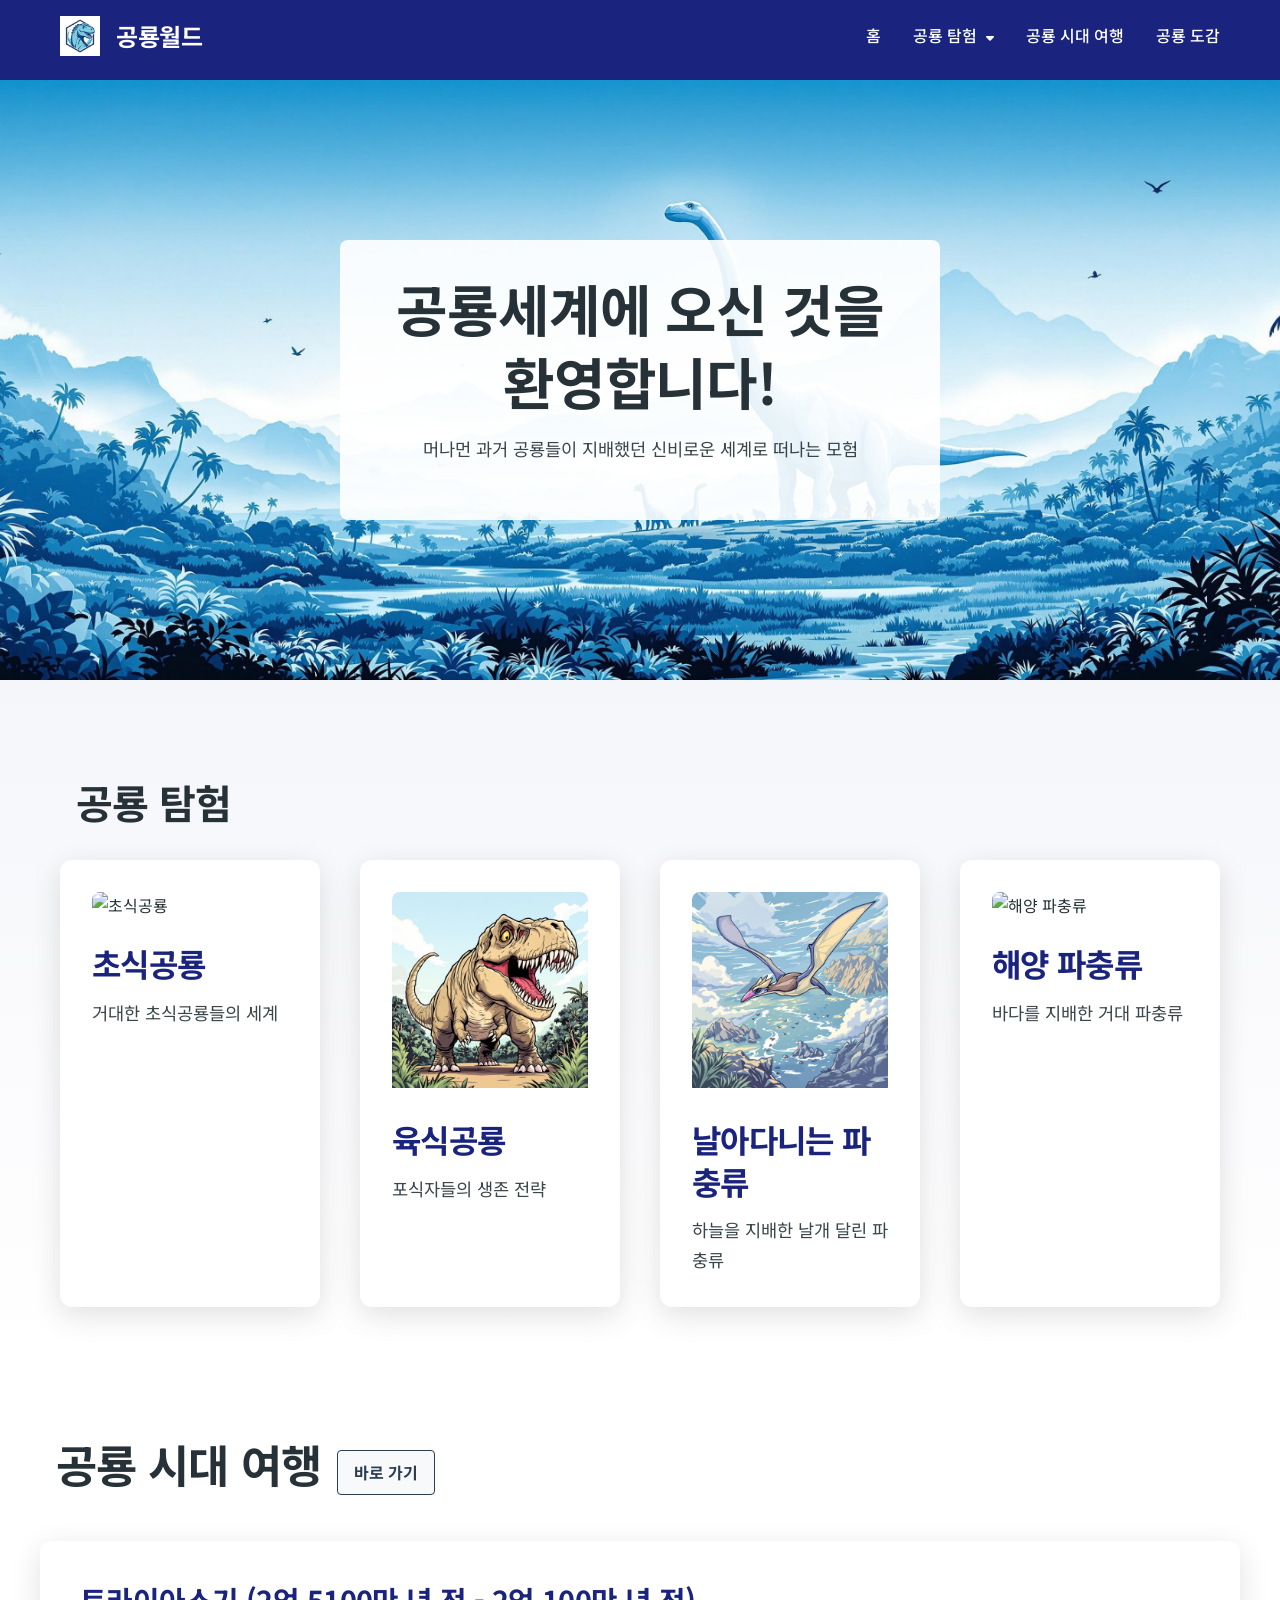
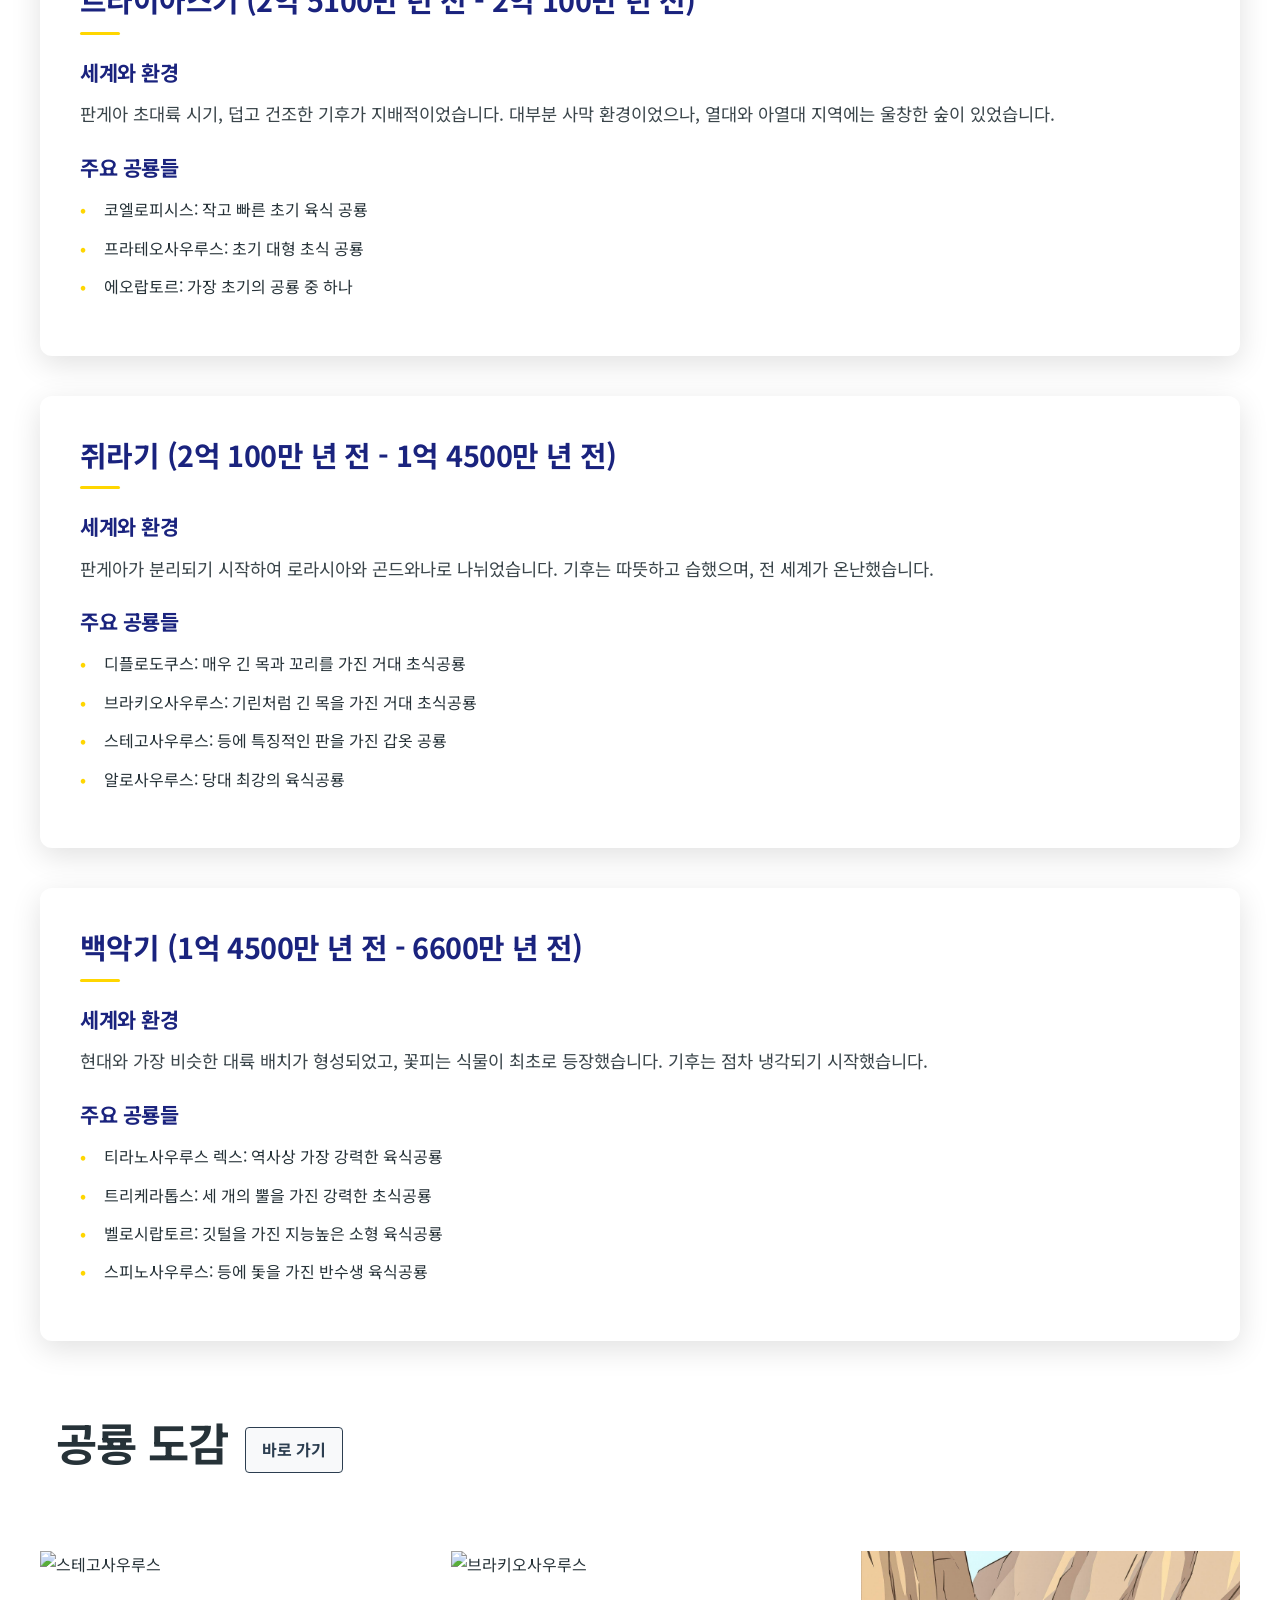
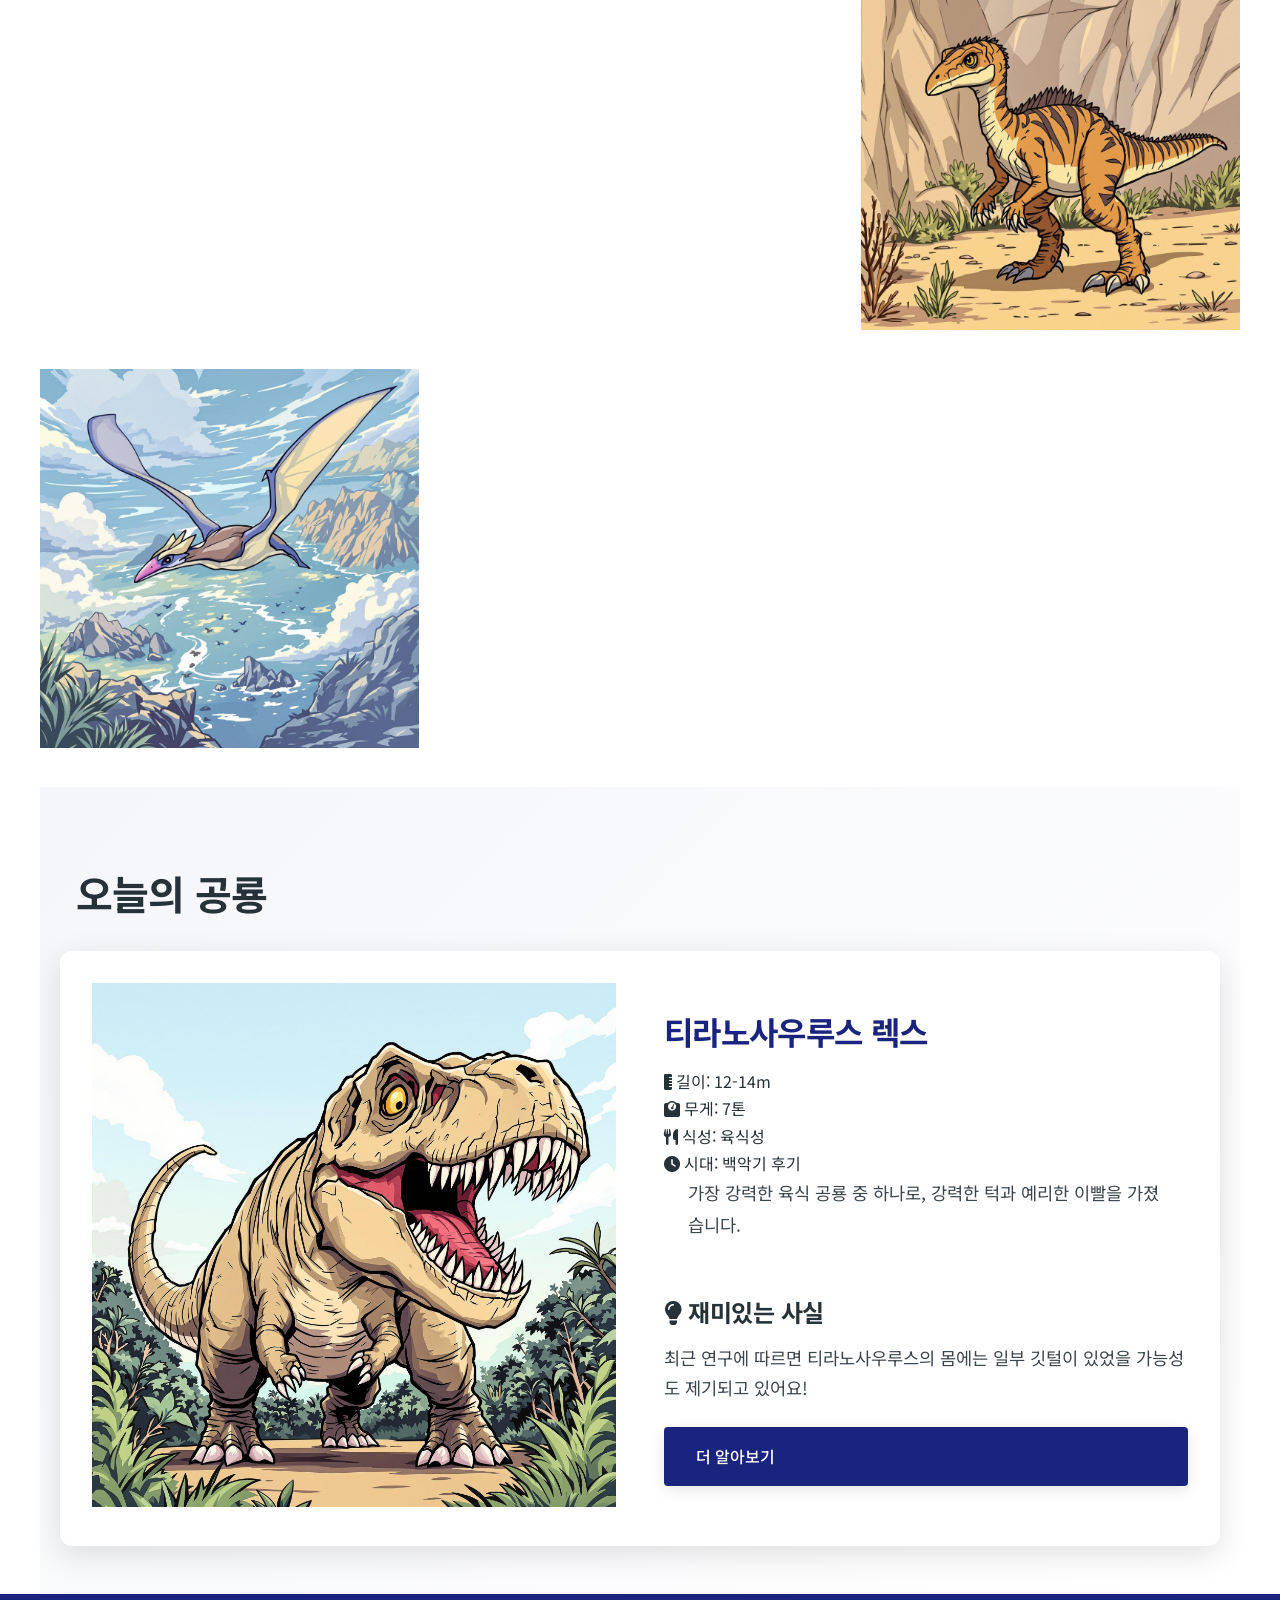
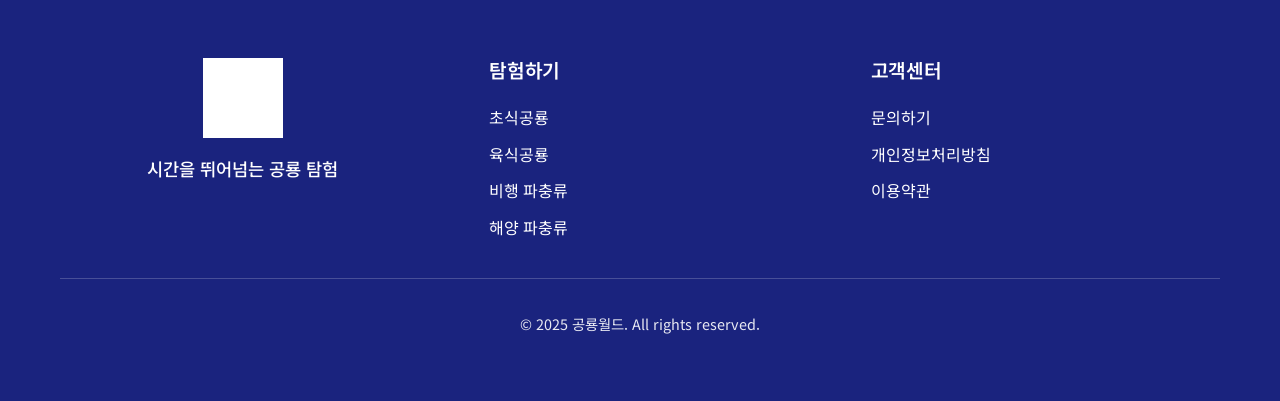
==== commit f9d6ca89: "1차 디자인 끝" ====
--- a/index.html
+++ b/index.html
@@ -162,24 +162,7 @@
             <a href="dictionary.html" class="shortcut-btn">바로 가기</a>
         </div>
         <div class="dinosaur-grid">
-            <div class="dinosaur-card">
-                <img src="images/tyrannosaurus.png" alt="티라노사우루스" loading="lazy">
-            </div>
-            <div class="dinosaur-card">
-                <img src="images/brachiosaurus.png" alt="브라키오사우루스" loading="lazy">
-            </div>
-            <div class="dinosaur-card">
-                <img src="images/stegosaurus.png" alt="스테고사우루스" loading="lazy">
-            </div>
-            <div class="dinosaur-card">
-                <img src="images/velociraptor.png" alt="벨로시랍토르" loading="lazy">
-            </div>
-            <div class="dinosaur-card">
-                <img src="images/triceratops.png" alt="트리케라톱스" loading="lazy">
-            </div>
-            <div class="dinosaur-card">
-                <img src="images/ankylosaurus.png" alt="안킬로사우루스" loading="lazy">
-            </div>
+            <!-- 공룡 카드들은 JavaScript로 동적으로 추가됩니다 -->
         </div>
     </section>
     <!-- 공룡 도감 끝 -->
@@ -275,5 +258,6 @@
     <script src="js/main.js"></script>
     <script src="js/dino-of-day.js"></script>
     <script src="js/random-dinos.js"></script>
+    <script src="js/dictionary-preview.js"></script>
 </body>
 </html>
--- a/style.css
+++ b/style.css
@@ -101,6 +101,13 @@
     display: block;
 }
 
+.footer-logo img {
+    width: 80px;
+    height: auto;
+    margin-bottom: 1rem;
+    filter: brightness(0) invert(1) contrast(1) saturate(0);
+}
+
 .footer-logo h3 {
     color: white;
     margin-bottom: 0.5rem;
@@ -168,6 +175,7 @@
     padding: 0.5rem 0;
     border-radius: 4px;
     box-shadow: var(--shadow);
+    list-style: none;
 }
 
 .dropdown:hover .dropdown-menu {
@@ -191,14 +199,12 @@
 
 /* 히어로 섹션 */
 .hero-sub {
-    position: relative;
-    padding: 6rem 0 4rem;
-    color: #fff;
+    padding: 4rem 0;
+    color: white;
     text-align: center;
-    background-size: cover;
-    background-position: center;
-    background-repeat: no-repeat;
-    overflow: hidden;
+    position: relative;
+    background: linear-gradient(135deg, rgba(44, 62, 80, 0.95) 0%, rgba(52, 73, 94, 0.95) 100%), url('images/timeline-bg-desktop.png') repeat center;
+    background-size: 300px;
 }
 
 .hero-sub::before {
@@ -208,7 +214,7 @@
     left: 0;
     right: 0;
     bottom: 0;
-    background: linear-gradient(rgba(0, 0, 0, 0.5), rgba(0, 0, 0, 0.7));
+    background: linear-gradient(135deg, rgba(26, 35, 126, 0.9), rgba(0, 0, 0, 0.85));
     z-index: 1;
 }
 
@@ -986,83 +992,65 @@
     }
 }
 
-.dinosaur-grid {
+#dictionary .dinosaur-grid {
     display: grid;
-    grid-template-columns: repeat(3, 1fr);
+    grid-template-columns: repeat(auto-fit, minmax(280px, 1fr));
+    gap: 2rem;
+    padding: 2rem 0;
+}
+
+/* index 페이지의 공룡도감 섹션 스타일 */
+.dino-content:not(#dictionary) .dinosaur-grid {
+    display: flex;
+    justify-content: space-between;
     gap: 1rem;
-    padding: 0;
-}
-
-@media (max-width: 768px) {
-    .dinosaur-grid {
-        grid-template-columns: repeat(2, 1fr);
-        gap: 0.5rem;
-        padding: 0;
-    }
-}
-
-.dinosaur-card {
+    padding: 2rem 0;
+    overflow-x: auto;
+}
+
+.dino-content:not(#dictionary) .dinosaur-card {
+    flex: 0 0 280px;
     background: white;
     border-radius: 12px;
     overflow: hidden;
     box-shadow: var(--card-shadow);
     transition: var(--transition);
-    position: relative;
-    aspect-ratio: 1;
-}
-
-.dinosaur-card:hover {
-    transform: translateY(-5px);
+}
+
+.dino-content:not(#dictionary) .dinosaur-card:hover {
+    transform: translateY(-8px);
     box-shadow: 0 12px 40px rgba(0,0,0,0.15);
 }
 
-.dinosaur-card img {
+.dino-content:not(#dictionary) .dinosaur-card img {
     width: 100%;
-    height: 100%;
+    height: 280px;
     object-fit: contain;
-    transition: transform 0.3s ease;
-    padding: 0.5rem;
+    transition: var(--transition);
+    padding: 1rem;
+}
+
+.dino-content:not(#dictionary) .dinosaur-card:hover img {
+    transform: scale(1.05);
+}
+
+/* index 페이지의 공룡도감 섹션 스크롤바 스타일 */
+.dino-content:not(#dictionary) .dinosaur-grid::-webkit-scrollbar {
+    height: 8px;
+}
+
+.dino-content:not(#dictionary) .dinosaur-grid::-webkit-scrollbar-track {
     background: var(--light-gray);
-}
-
-.dinosaur-card h3 {
-    margin: 0.5rem 1rem;
-    font-size: 1.2rem;
-    color: var(--text-primary);
-}
-
-.dinosaur-card p {
-    margin: 0.5rem 1rem;
-    font-size: 0.9rem;
-    color: var(--text-secondary);
-}
-
-.dinosaur-card .tags {
-    padding: 0 1rem 1rem;
-    display: flex;
-    gap: 0.5rem;
-}
-
-@media (max-width: 768px) {
-    .dinosaur-grid {
-        grid-template-columns: repeat(2, 1fr);
-        gap: 0.5rem;
-        padding: 0;
-    }
-    
-    .dinosaur-card h3 {
-        font-size: 1rem;
-        margin: 0.5rem;
-    }
-    
-    .dinosaur-card p {
-        font-size: 0.8rem;
-        margin: 0.5rem;
-    }
-    
-    .dinosaur-card .tags {
-        padding: 0 0.5rem 0.5rem;
-    }
+    border-radius: 4px;
+}
+
+.dino-content:not(#dictionary) .dinosaur-grid::-webkit-scrollbar-thumb {
+    background: var(--primary-color);
+    border-radius: 4px;
+}
+
+.dino-content:not(#dictionary) .dinosaur-grid::-webkit-scrollbar-thumb:hover {
+    background: var(--primary-color-rgb);
 }
 
 /* 오늘의 공룡 */
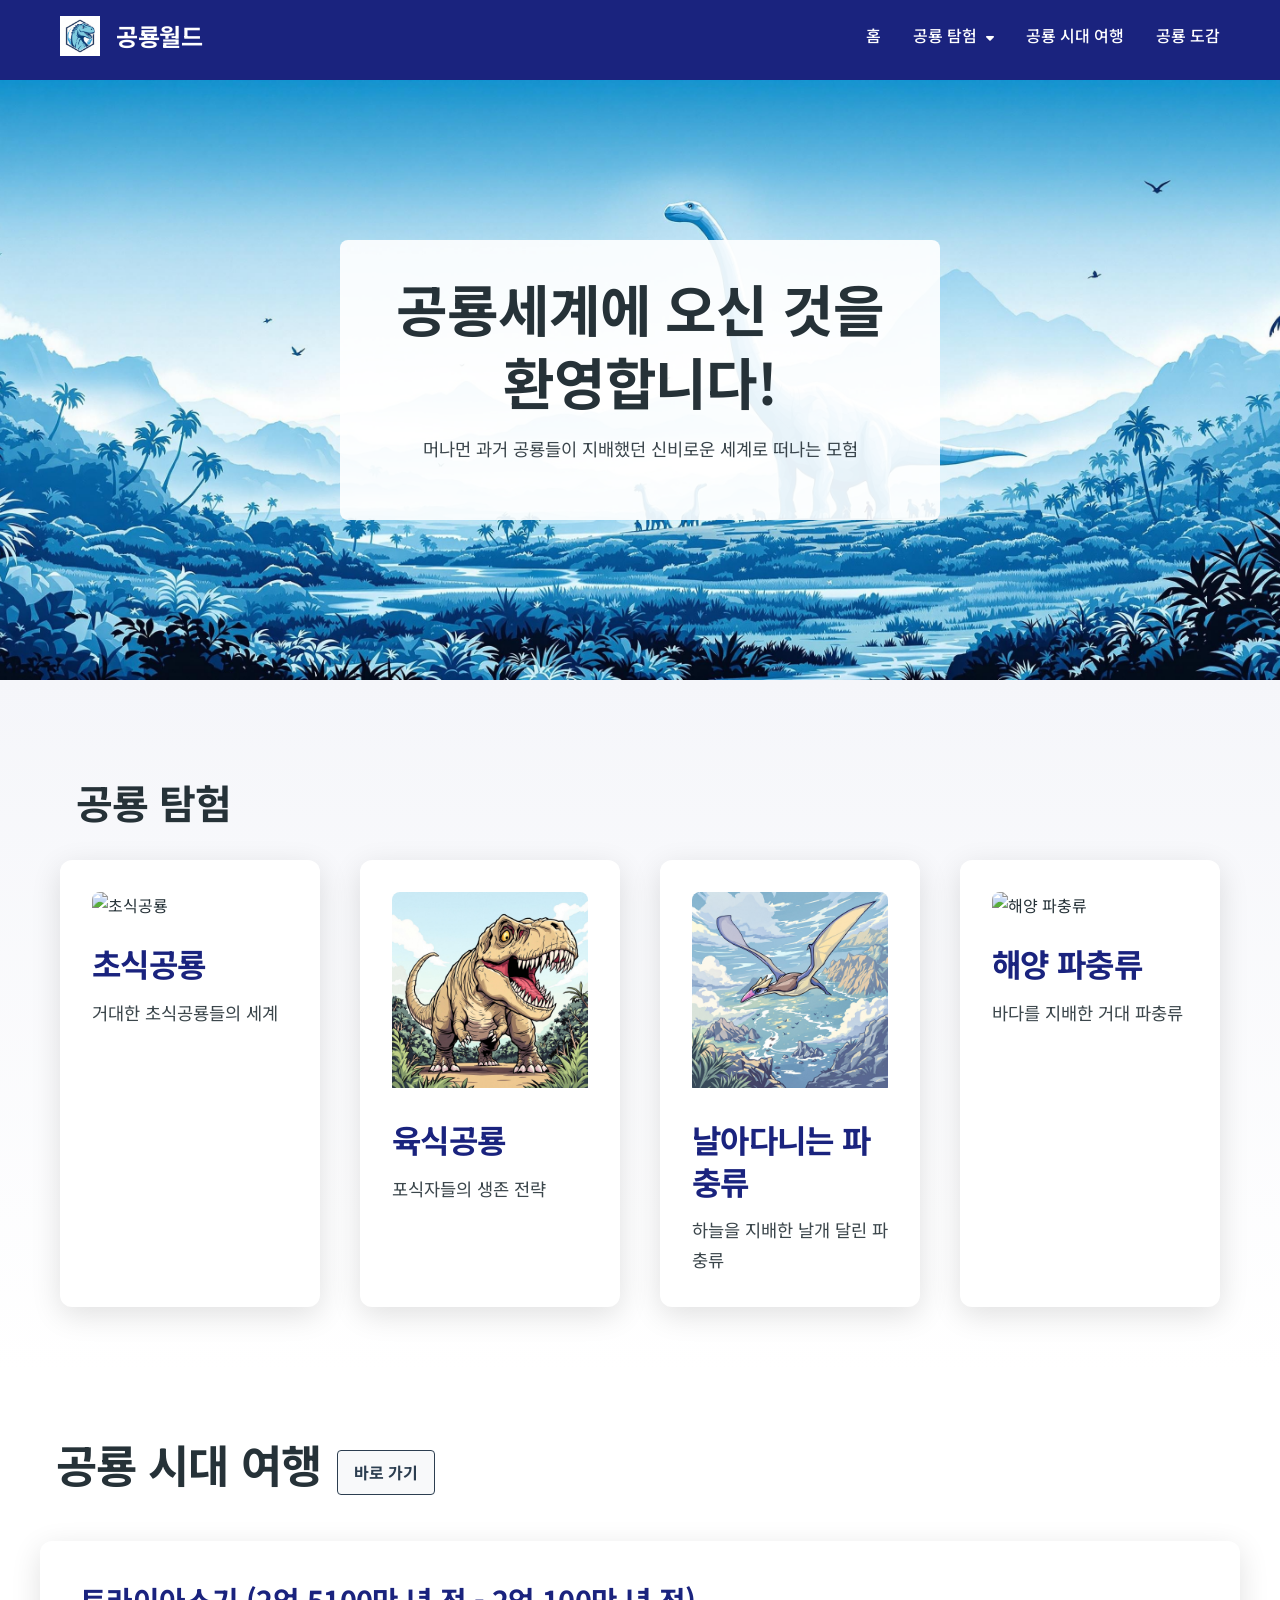
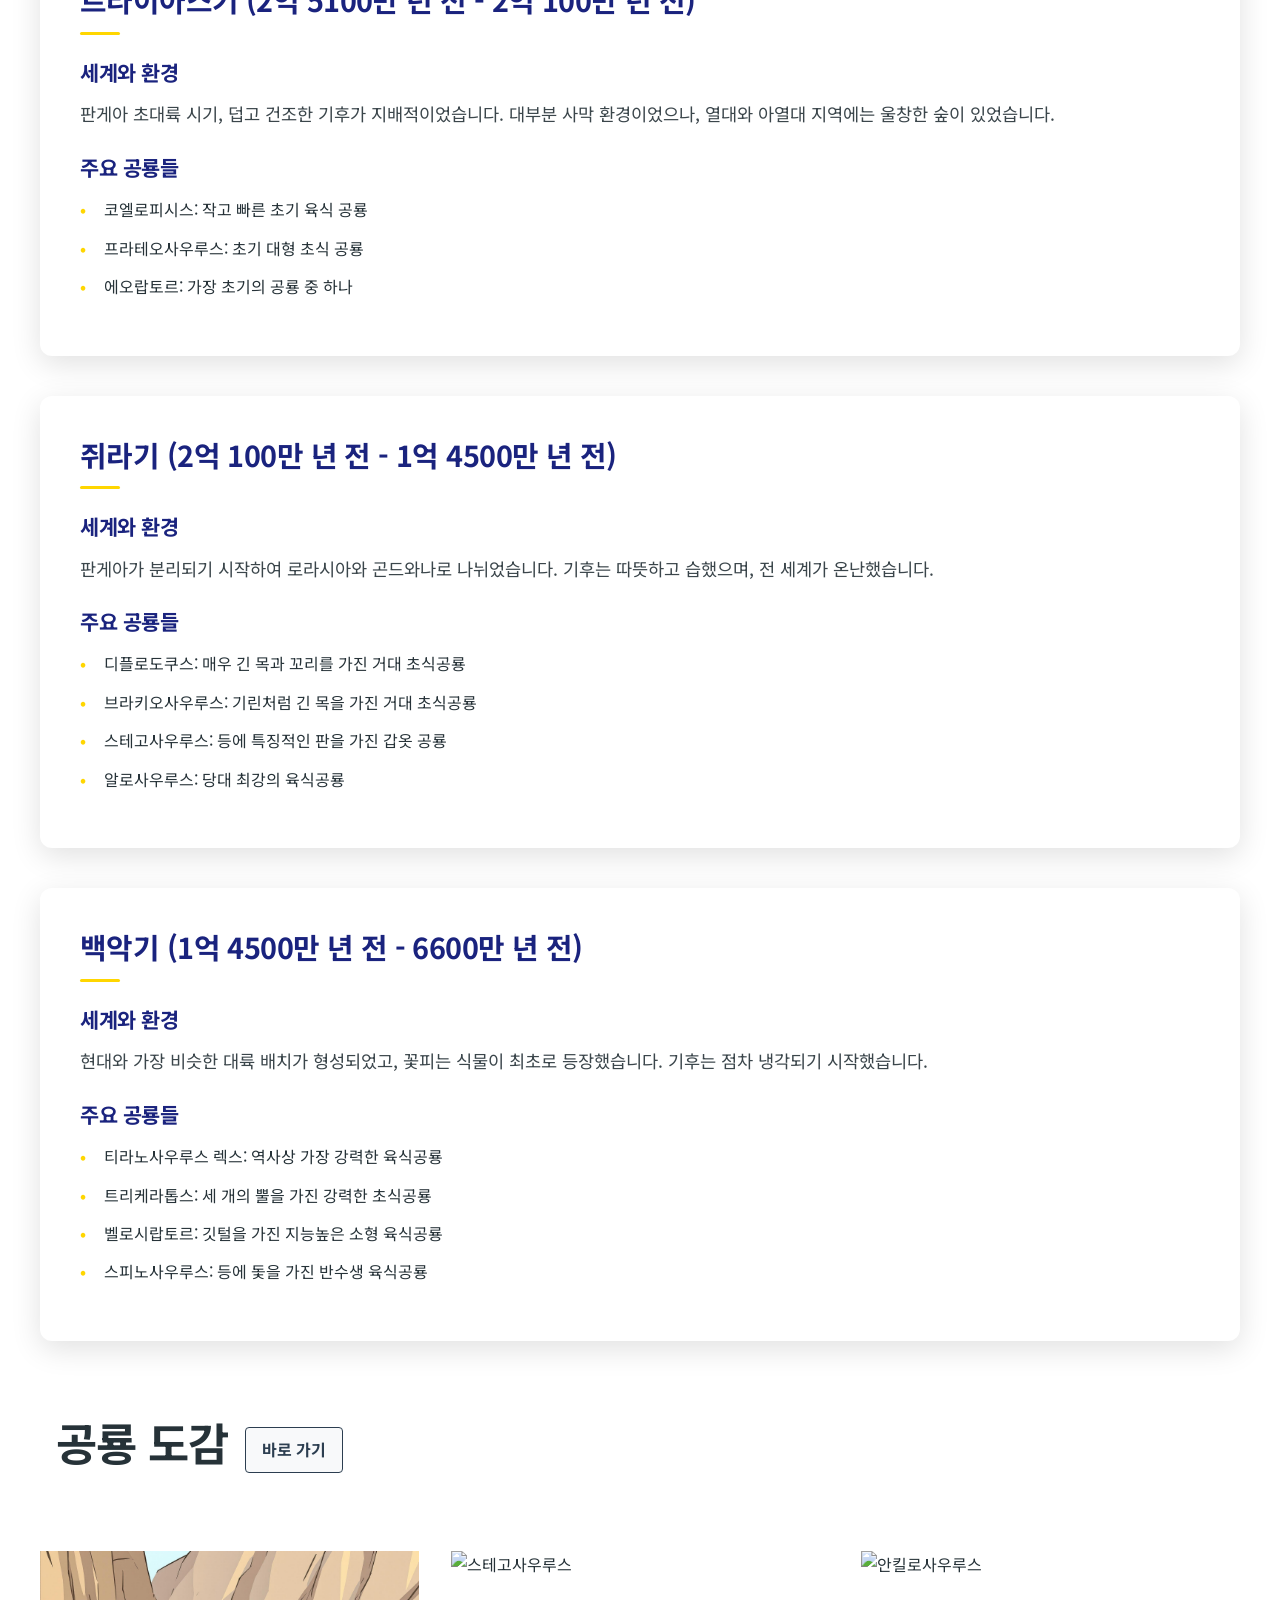
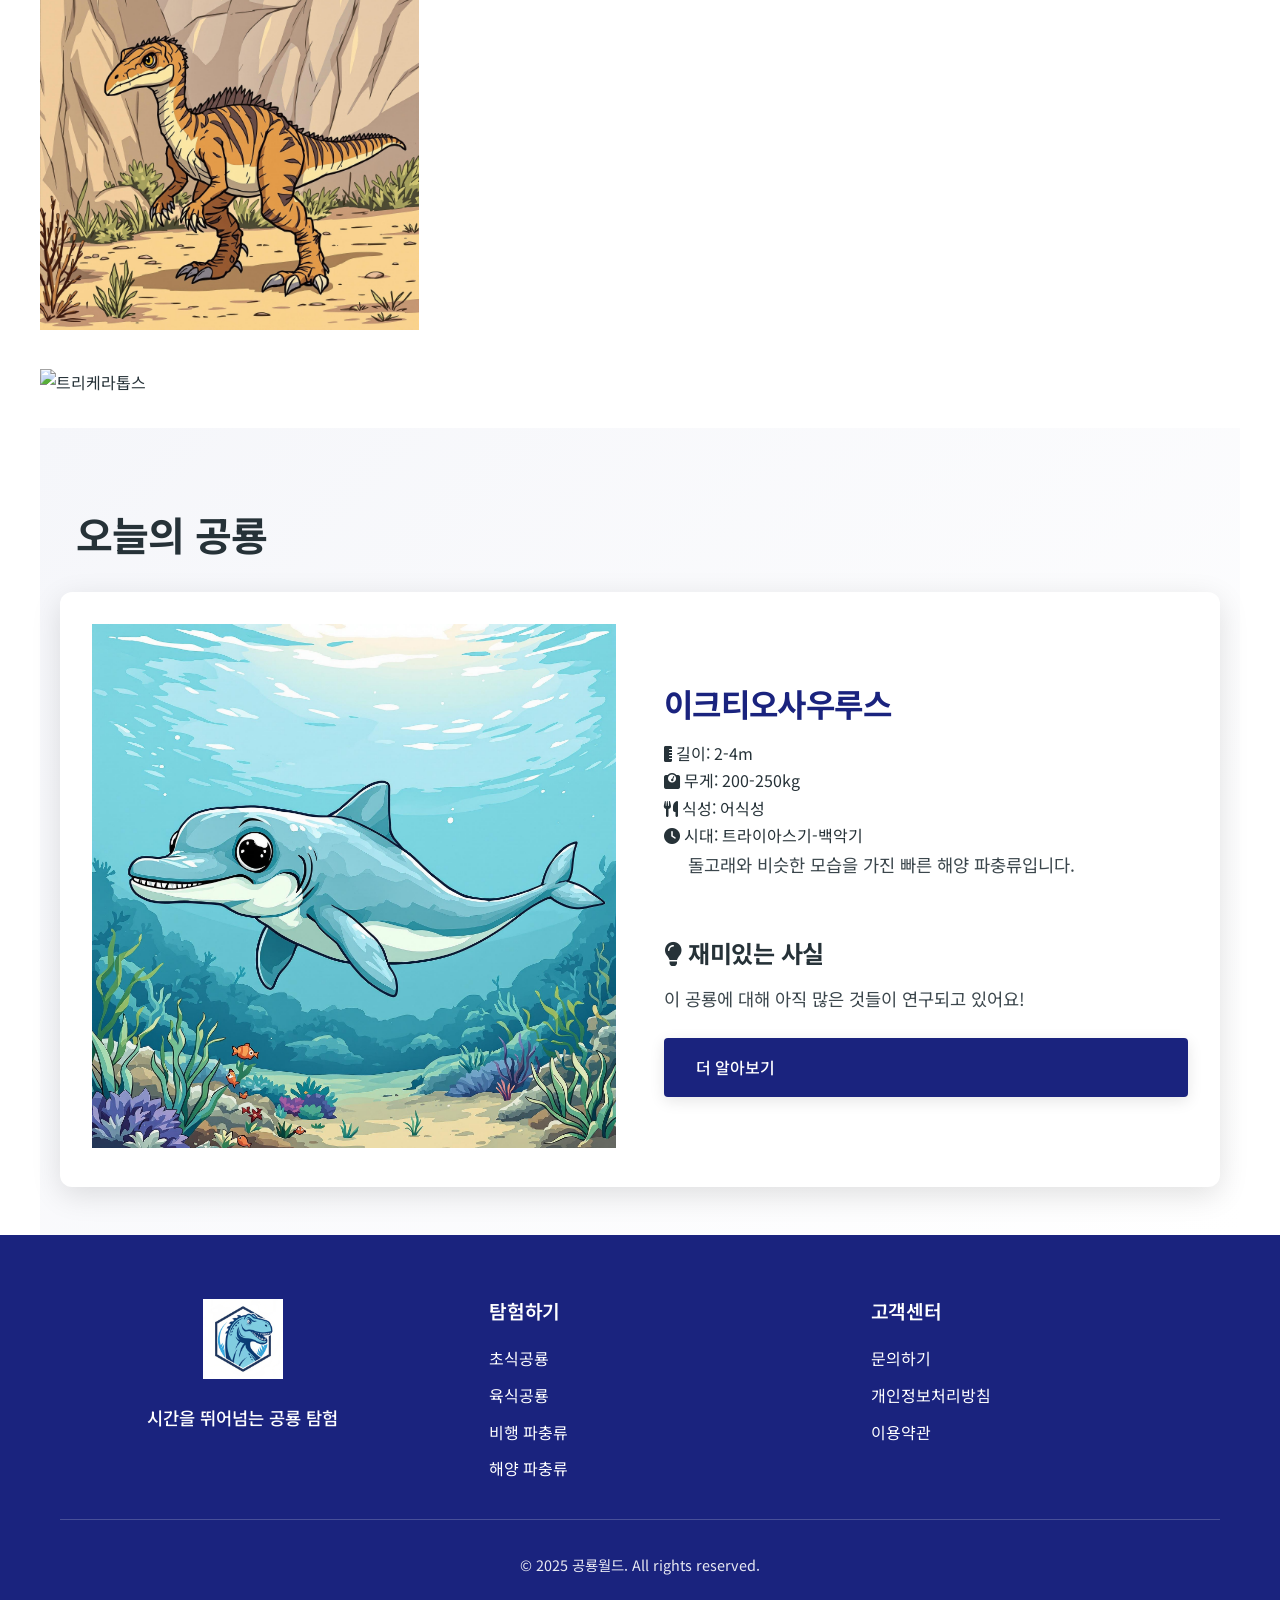
==== commit 13b8e394: "2차 디자인 끝" ====
--- a/index.html
+++ b/index.html
@@ -219,7 +219,9 @@
         <div class="container">
             <div class="footer-content">
                 <div class="footer-logo">
-                    <img src="images/dino-logo-primary.png" alt="공룡월드" class="logo-img">
+                    <a href="index.html">
+                        <img src="images/dino-logo-primary.png" alt="공룡월드" class="logo-img">
+                    </a>
                     <p>시간을 뛰어넘는 공룡 탐험</p>
                 </div>
                 <div class="footer-links">
--- a/style.css
+++ b/style.css
@@ -94,6 +94,16 @@
     margin-bottom: 2rem;
 }
 
+.footer-logo a {
+    display: inline-block;
+    text-decoration: none;
+    transition: var(--transition);
+}
+
+.footer-logo a:hover {
+    transform: translateY(-3px);
+}
+
 .footer-logo .logo-img {
     width: 80px;
     height: 80px;
@@ -105,7 +115,6 @@
     width: 80px;
     height: auto;
     margin-bottom: 1rem;
-    filter: brightness(0) invert(1) contrast(1) saturate(0);
 }
 
 .footer-logo h3 {
@@ -910,7 +919,7 @@
     border-radius: 12px;
     box-shadow: var(--card-shadow);
     padding: 2.5rem;
-    margin-bottom: 3rem;
+    margin: 3rem 0;
     transition: var(--transition);
 }
 
@@ -999,7 +1008,14 @@
     padding: 2rem 0;
 }
 
-/* index 페이지의 공룡도감 섹션 스타일 */
+@media (max-width: 768px) {
+    #dictionary .dinosaur-grid {
+        grid-template-columns: 1fr;
+        gap: 1.5rem;
+        padding: 1.5rem 0;
+    }
+}
+
 .dino-content:not(#dictionary) .dinosaur-grid {
     display: flex;
     justify-content: space-between;
@@ -1912,3 +1928,96 @@
         padding: 0.5rem 1.2rem;
     }
 }
+
+.section-header {
+    width: 100%;
+    margin: 2.5rem 0 2rem;
+    padding: 2rem;
+    background: linear-gradient(135deg, #ffffff 0%, #f8f9fa 100%);
+    border-radius: 15px;
+    box-shadow: 0 4px 15px rgba(0,0,0,0.05);
+    border: 1px solid rgba(0,0,0,0.05);
+    transition: transform 0.3s ease, box-shadow 0.3s ease;
+}
+
+.section-header:hover {
+    transform: translateY(-2px);
+    box-shadow: 0 6px 20px rgba(0,0,0,0.08);
+}
+
+.section-header h2 {
+    color: #2c3e50;
+    font-size: 2rem;
+    margin-bottom: 1rem;
+    display: flex;
+    align-items: center;
+    gap: 0.8rem;
+    font-weight: 700;
+}
+
+.section-header h2 i {
+    color: #3498db;
+    font-size: 1.8rem;
+    background: linear-gradient(135deg, #e8f4fd 0%, #ffffff 100%);
+    padding: 0.8rem;
+    border-radius: 12px;
+    box-shadow: 0 2px 8px rgba(52, 152, 219, 0.15);
+}
+
+.section-header p {
+    color: #505764;
+    margin: 0 0 1.5rem 0;
+    font-size: 1.1rem;
+    line-height: 1.6;
+    padding-left: 3.5rem;
+}
+
+.section-stats {
+    display: flex;
+    flex-wrap: wrap;
+    gap: 1.5rem;
+    padding-left: 3.5rem;
+    margin-top: 1rem;
+}
+
+.section-stats span {
+    display: flex;
+    align-items: center;
+    gap: 0.5rem;
+    font-size: 0.95rem;
+    color: #666;
+    background: rgba(255,255,255,0.8);
+    padding: 0.5rem 1rem;
+    border-radius: 8px;
+    border: 1px solid rgba(0,0,0,0.05);
+}
+
+.section-stats span i {
+    color: #3498db;
+}
+
+@media (max-width: 768px) {
+    .section-header {
+        padding: 1.5rem;
+        margin: 2rem 0 1.5rem;
+    }
+
+    .section-header h2 {
+        font-size: 1.5rem;
+    }
+
+    .section-header p {
+        font-size: 1rem;
+        padding-left: 0;
+    }
+
+    .section-stats {
+        padding-left: 0;
+        flex-direction: column;
+        gap: 0.8rem;
+    }
+
+    .section-stats span {
+        font-size: 0.9rem;
+    }
+}
